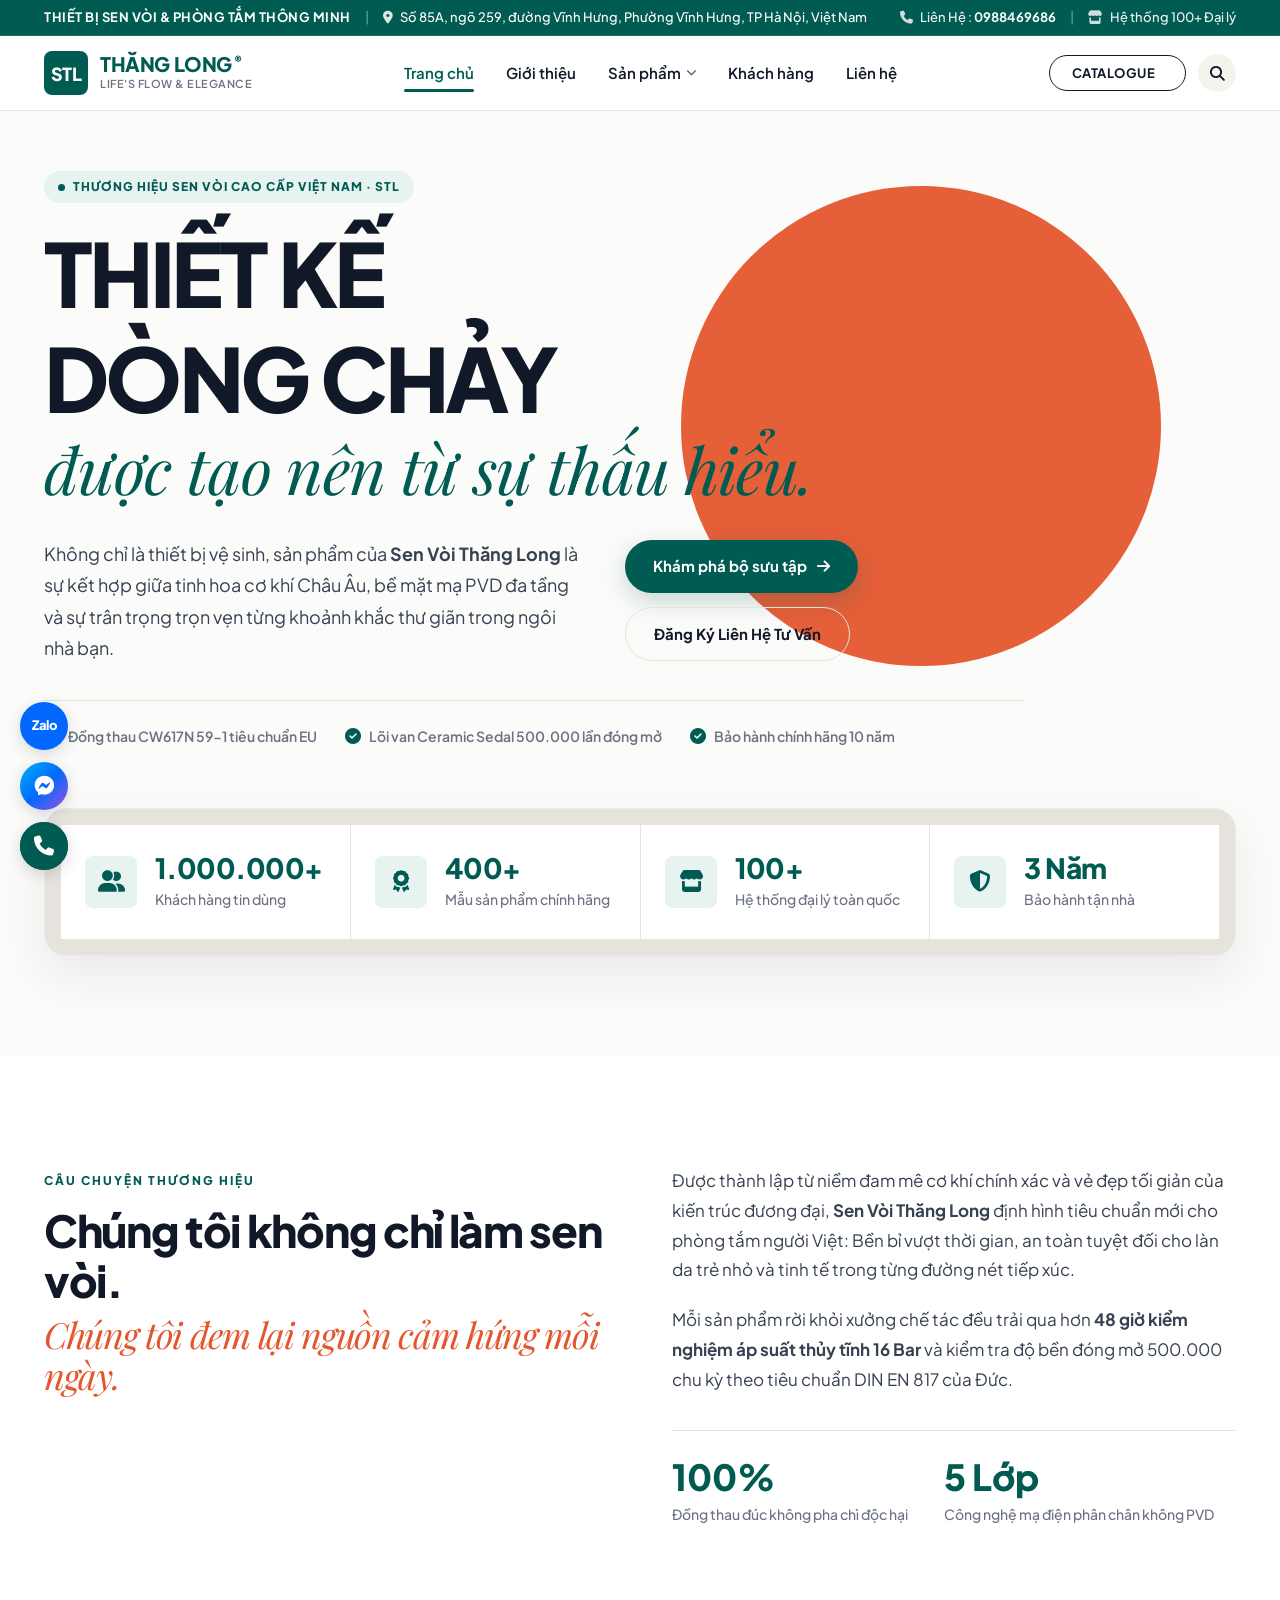
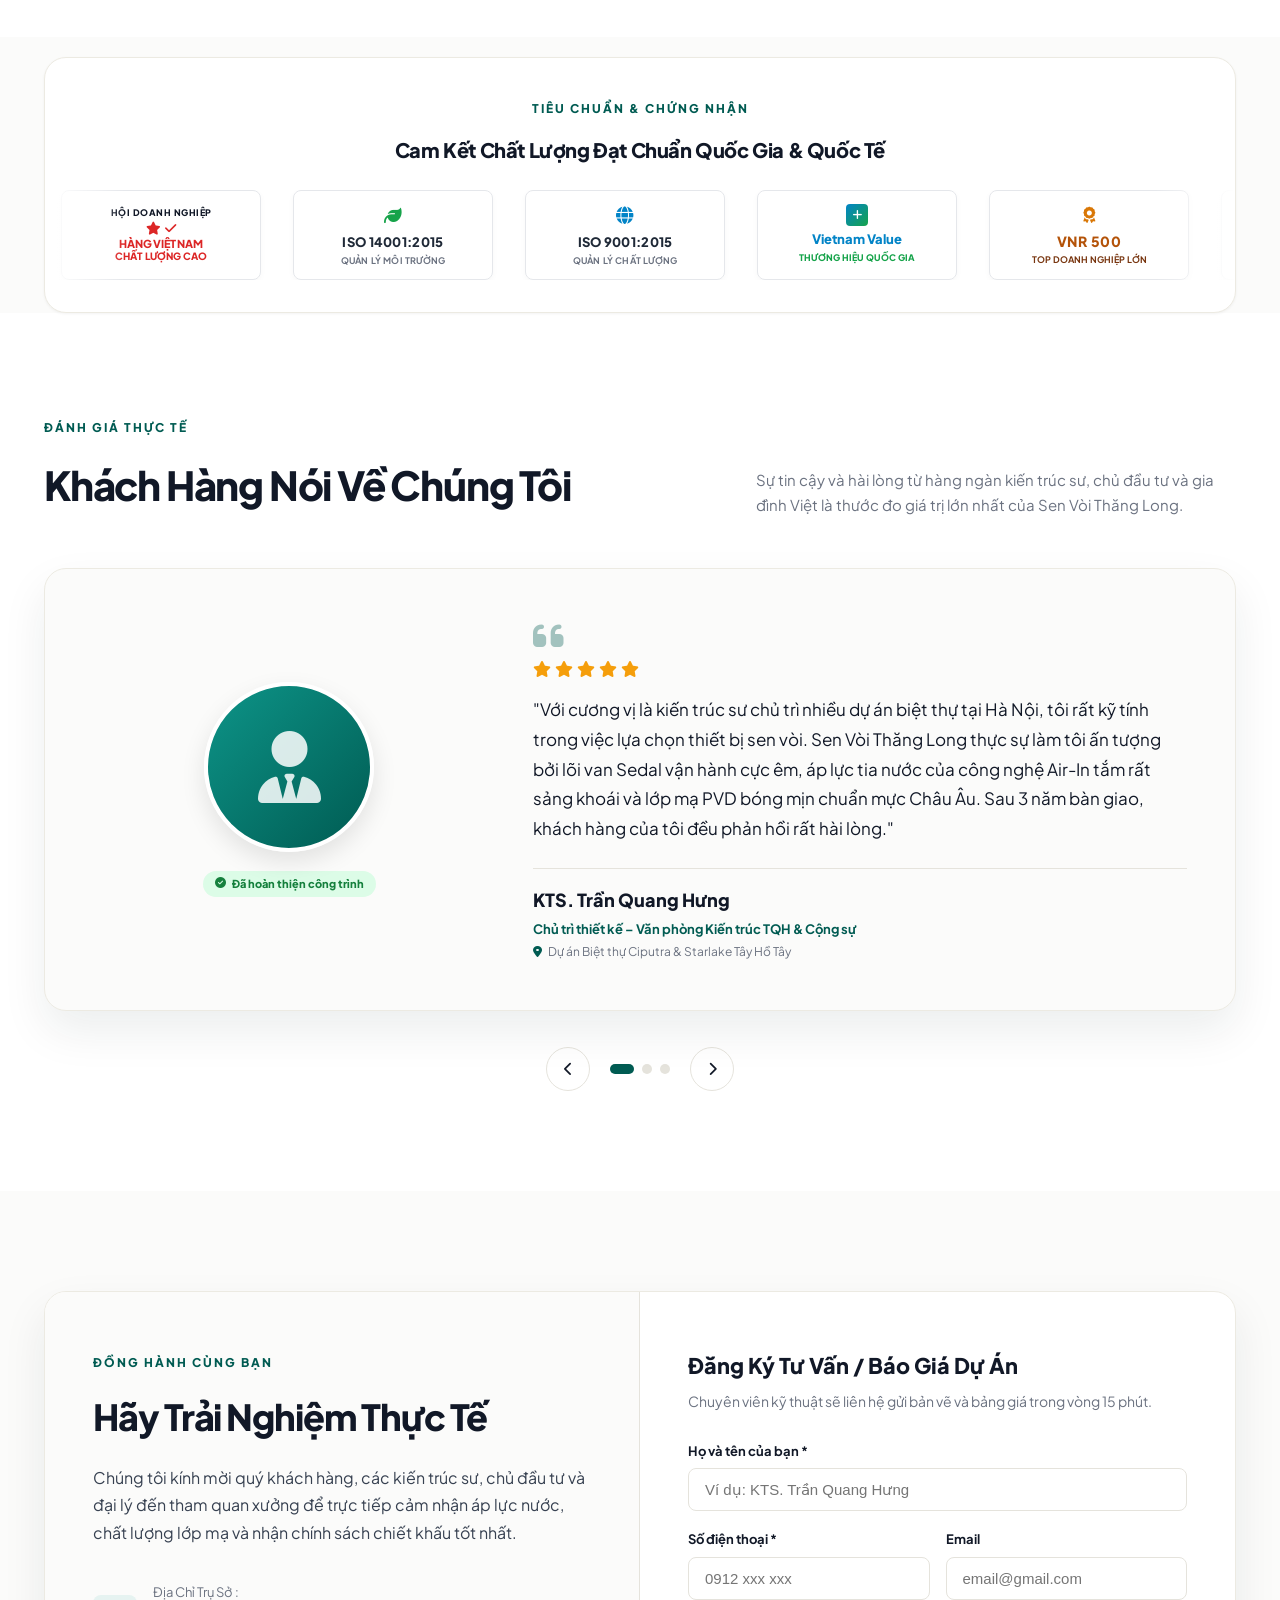
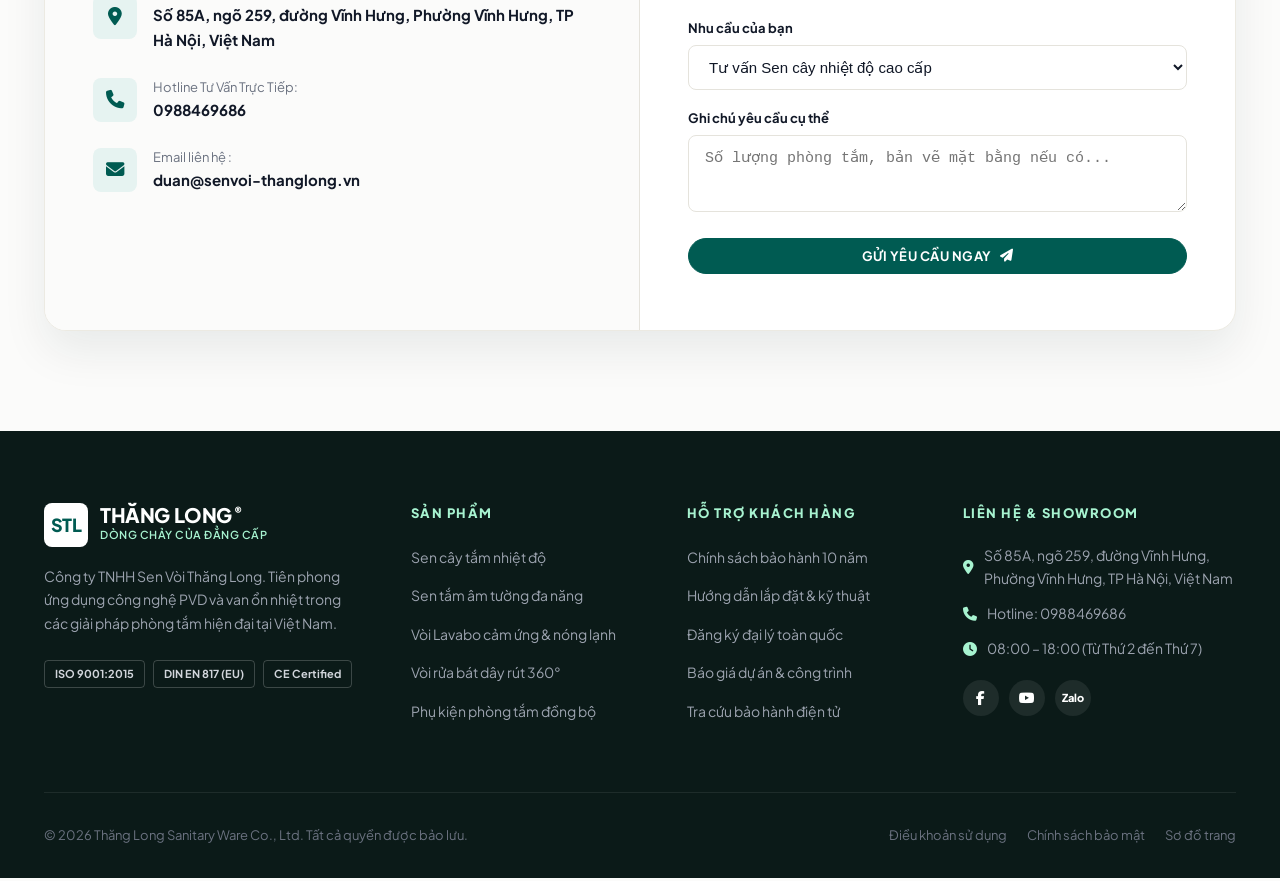
==== index.html @ f5e44921 "deploy tam" ====
<!DOCTYPE html>
<html lang="vi">
<head>
  <meta charset="UTF-8" />
  <meta name="viewport" content="width=device-width, initial-scale=1.0" />
  <meta name="description" content="Sen Vòi Thăng Long – Thiết bị sen vòi và phòng tắm cao cấp. Nghệ thuật dòng chảy chuẩn mực Châu Âu, bảo hành 10 năm." />
  <meta name="keywords" content="sen vòi thăng long, sen cây nhiệt độ, sen tắm âm tường, vòi lavabo cao cấp, thiết bị vệ sinh thăng long" />
  <meta name="author" content="Sen Vòi Thăng Long" />

  <meta property="og:title" content="Sen Vòi Thăng Long – Dòng Chảy Của Đẳng Cấp" />
  <meta property="og:description" content="Thương hiệu sen vòi cao cấp chuẩn Châu Âu với 15+ năm chế tác, hiện diện tại hơn 50.000 công trình." />
  <meta property="og:type" content="website" />

  <title>Sen Vòi Thăng Long </title>

  <link rel="preconnect" href="https://fonts.googleapis.com" />
  <link rel="preconnect" href="https://fonts.gstatic.com" crossorigin />
  <link href="https://fonts.googleapis.com/css2?family=Playfair+Display:ital,wght@0,600;0,700;1,400;1,600&family=Plus+Jakarta+Sans:wght@300;400;500;600;700;800;900&display=swap" rel="stylesheet" />

  <link rel="stylesheet" href="https://cdnjs.cloudflare.com/ajax/libs/font-awesome/6.5.1/css/all.min.css" />
  <link rel="stylesheet" href="style.css" />
</head>
<body>

  <div class="topbar">
    <div class="container topbar__inner">
      <div class="topbar__left">
        <span class="topbar__highlight">THIẾT BỊ SEN VÒI & PHÒNG TẮM THÔNG MINH</span>
        <span class="topbar__divider">|</span>
        <span class="topbar__item"><i class="fa-solid fa-location-dot"></i> Số 85A, ngõ 259, đường Vĩnh Hưng, Phường Vĩnh Hưng, TP Hà Nội, Việt Nam</span>
      </div>
      <div class="topbar__right">
        <a href="tel:18001234" class="topbar__link"><i class="fa-solid fa-phone"></i> Liên Hệ : <strong>0988469686</strong></a>
        <span class="topbar__divider">|</span>
        <a href="#showroom" class="topbar__link"><i class="fa-solid fa-store"></i> Hệ thống 100+ Đại lý</a>
      </div>
    </div>
  </div>

  <header class="header" id="header">
    <div class="container header__inner">
      <a href="#hero" class="brand-logo" aria-label="Sen Vòi Thăng Long">
        <div class="brand-logo__symbol">
          <span>STL</span>
        </div>
        <div class="brand-logo__text">
          <span class="brand-logo__name">THĂNG LONG<span class="registered">®</span></span>
          <span class="brand-logo__tagline">Life's flow & elegance</span>
        </div>
      </a>

      <nav class="main-nav" aria-label="Menu chính">
        <ul class="main-nav__list">
          <li><a href="#hero" class="nav-item is-active">Trang chủ</a></li>
          <li><a href="#about" class="nav-item">Giới thiệu</a></li>
          <li><a href="sanpham.html" class="nav-item">Sản phẩm <i class="fa-solid fa-chevron-down nav-item__arrow"></i></a></li>
          <li><a href="#reviews" class="nav-item">Khách hàng</a></li>
          <li><a href="#contact" class="nav-item">Liên hệ</a></li>
        </ul>
      </nav>

      <div class="header-actions">
        <button class="pill-btn pill-btn--dark" id="catalogueBtn">
          <span>CATALOGUE</span>
          <i class="fa-solid fa-arrow-down-to-line"></i>
        </button>
        <button class="icon-circle-btn" id="searchTrigger" aria-label="Tìm kiếm">
          <i class="fa-solid fa-magnifying-glass"></i>
        </button>
        <button class="hamburger-btn" id="hamburger" aria-label="Menu di động">
          <span></span><span></span><span></span>
        </button>
      </div>
    </div>

    <div class="mobile-drawer" id="mobileDrawer">
      <ul class="mobile-drawer__list">
        <li><a href="#hero" class="mobile-drawer__link">Trang chủ</a></li>
        <li><a href="#about" class="mobile-drawer__link">Giới thiệu</a></li>
        <li><a href="sanpham.html" class="mobile-drawer__link">Sản phẩm & Bộ sưu tập</a></li>
        <li><a href="#reviews" class="mobile-drawer__link">Khách hàng nói về chúng tôi</a></li>
        <li><a href="#contact" class="mobile-drawer__link">Liên hệ tư vấn</a></li>
        <li class="mobile-drawer__action">
          <button class="pill-btn pill-btn--teal pill-btn--full" id="catalogueBtnMobile">
            <span>TẢI CATALOGUE 2026 (PDF)</span>
          </button>
        </li>
      </ul>
    </div>
  </header>

  <div class="floating-contact" aria-label="Liên hệ nhanh">
    <a href="https://zalo.me" target="_blank" class="float-btn float-btn--zalo" title="Chat qua Zalo">
      <span class="zalo-text">Zalo</span>
    </a>
    <a href="https://m.me" target="_blank" class="float-btn float-btn--messenger" title="Nhắn tin Messenger">
      <i class="fa-brands fa-facebook-messenger"></i>
    </a>
    <a href="tel:0988469686" class="float-btn float-btn--phone" title="Gọi Hotline 0988469686">
      <i class="fa-solid fa-phone"></i>
      <span class="phone-pulse"></span>
    </a>
  </div>

  <main>
    <section class="hero-section" id="hero">
      <div class="container hero-section__inner">
        
	  	<!-- -->


		<div class="hero-art-circle" aria-hidden="true"></div>
		
		
		<!-- -->

        <div class="hero-layout hero-layout--full">
          <div class="hero-typography">
            <div class="hero-label-chip">
              <span class="chip-dot"></span>
              THƯƠNG HIỆU SEN VÒI CAO CẤP VIỆT NAM · STL
            </div>

            <h1 class="hero-title">
              <span class="hero-title__block">THIẾT KẾ</span>
              <span class="hero-title__block">DÒNG CHẢY</span>
              <span class="hero-title__script">được tạo nên từ sự thấu hiểu.</span>
            </h1>

            <div class="hero-bottom-row">
              <p class="hero-description">
                Không chỉ là thiết bị vệ sinh, sản phẩm của <strong>Sen Vòi Thăng Long</strong> là sự kết hợp giữa tinh hoa cơ khí Châu Âu, bề mặt mạ PVD đa tầng và sự trân trọng trọn vẹn từng khoảnh khắc thư giãn trong ngôi nhà bạn.
              </p>

              <div class="hero-cta-group">
                <a href="sanpham.html" class="btn-editorial btn-editorial--teal">
                  <span>Khám phá bộ sưu tập</span>
                  <i class="fa-solid fa-arrow-right"></i>
                </a>
                <a href="#contact" class="btn-editorial btn-editorial--outline">
                  <span>Đăng Ký Liên Hệ Tư Vấn</span>
                </a>
              </div>
            </div>

            <div class="hero-features-strip">
              <div class="strip-item">
                <i class="fa-solid fa-circle-check"></i>
                <span>Đồng thau CW617N 59-1 tiêu chuẩn EU</span>
              </div>
              <div class="strip-item">
                <i class="fa-solid fa-circle-check"></i>
                <span>Lõi van Ceramic Sedal 500.000 lần đóng mở</span>
              </div>
              <div class="strip-item">
                <i class="fa-solid fa-circle-check"></i>
                <span>Bảo hành chính hãng 10 năm</span>
              </div>
            </div>
          </div>
        </div>

      </div>

      <div class="stats-overlap reveal">
        <div class="container">
          <div class="stats-card-deck">
            <div class="stats-box">
              <div class="stats-box__icon">
                <i class="fa-solid fa-user-group"></i>
              </div>
              <div class="stats-box__content">
                <div class="stats-box__num"><span class="counter" data-target="1000000">0</span>+</div>
                <div class="stats-box__label">Khách hàng tin dùng</div>
              </div>
            </div>

            <div class="stats-box">
              <div class="stats-box__icon">
                <i class="fa-solid fa-award"></i>
              </div>
              <div class="stats-box__content">
                <div class="stats-box__num"><span class="counter" data-target="400">0</span>+</div>
                <div class="stats-box__label">Mẫu sản phẩm chính hãng</div>
              </div>
            </div>

            <div class="stats-box">
              <div class="stats-box__icon">
                <i class="fa-solid fa-store"></i>
              </div>
              <div class="stats-box__content">
                <div class="stats-box__num"><span class="counter" data-target="100">0</span>+</div>
                <div class="stats-box__label">Hệ thống đại lý toàn quốc</div>
              </div>
            </div>

            <div class="stats-box">
              <div class="stats-box__icon">
                <i class="fa-solid fa-shield-halved"></i>
              </div>
              <div class="stats-box__content">
                <div class="stats-box__num"><span class="counter" data-target="3">0</span> Năm</div>
                <div class="stats-box__label">Bảo hành tận nhà</div>
              </div>
            </div>
          </div>
        </div>
      </div>
    </section>

    <section class="section-about" id="about">
      <div class="container">
        <div class="about-grid reveal">
          <div class="about-lead">
            <span class="sub-kicker">CÂU CHUYỆN THƯƠNG HIỆU</span>
            <h2 class="about-heading">
              Chúng tôi không chỉ làm sen vòi.<br />
              <span class="about-heading__serif">Chúng tôi đem lại nguồn cảm hứng mỗi ngày.</span>
            </h2>
          </div>
          <div class="about-text">
            <p class="about-para">
              Được thành lập từ niềm đam mê cơ khí chính xác và vẻ đẹp tối giản của kiến trúc đương đại, <strong>Sen Vòi Thăng Long</strong> định hình tiêu chuẩn mới cho phòng tắm người Việt: Bền bỉ vượt thời gian, an toàn tuyệt đối cho làn da trẻ nhỏ và tinh tế trong từng đường nét tiếp xúc.
            </p>
            <p class="about-para">
              Mỗi sản phẩm rời khỏi xưởng chế tác đều trải qua hơn <strong>48 giờ kiểm nghiệm áp suất thủy tĩnh 16 Bar</strong> và kiểm tra độ bền đóng mở 500.000 chu kỳ theo tiêu chuẩn DIN EN 817 của Đức.
            </p>
            <div class="about-metrics">
              <div class="metric-item">
                <span class="metric-val">100%</span>
                <span class="metric-desc">Đồng thau đúc không pha chì độc hại</span>
              </div>
              <div class="metric-item">
                <span class="metric-val">5 Lớp</span>
                <span class="metric-desc">Công nghệ mạ điện phân chân không PVD</span>
              </div>
            </div>
          </div>
        </div>
      </div>
    </section>

    <section class="section-trust" id="certifications">
      <div class="container">
        <div class="trust-marquee-wrapper reveal">
          <div class="trust-marquee-header">
            <span class="sub-kicker">TIÊU CHUẨN & CHỨNG NHẬN</span>
            <h3 class="trust-marquee-title">Cam Kết Chất Lượng Đạt Chuẩn Quốc Gia & Quốc Tế</h3>
          </div>
          <div class="marquee-track-container">
            <div class="marquee-track">
              <div class="cert-item">
                <div class="cert-card">
                  <div class="cert-badge-hvnclc">
                    <span class="cert-hvnclc-title">HỘI DOANH NGHIỆP</span>
                    <div class="cert-hvnclc-box">
                      <span class="cert-star"><i class="fa-solid fa-star"></i></span>
                      <span class="cert-check"><i class="fa-solid fa-check"></i></span>
                    </div>
                    <span class="cert-hvnclc-bold">HÀNG VIỆT NAM</span>
                    <span class="cert-hvnclc-red">CHẤT LƯỢNG CAO</span>
                  </div>
                </div>
              </div>

              <div class="cert-item">
                <div class="cert-card">
                  <div class="cert-iso cert-iso--env">
                    <div class="iso-icon"><i class="fa-solid fa-leaf"></i></div>
                    <div class="iso-title">ISO 14001:2015</div>
                    <div class="iso-sub">QUẢN LÝ MÔI TRƯỜNG</div>
                  </div>
                </div>
              </div>

              <div class="cert-item">
                <div class="cert-card">
                  <div class="cert-iso cert-iso--quality">
                    <div class="iso-icon"><i class="fa-solid fa-globe"></i></div>
                    <div class="iso-title">ISO 9001:2015</div>
                    <div class="iso-sub">QUẢN LÝ CHẤT LƯỢNG</div>
                  </div>
                </div>
              </div>

              <div class="cert-item">
                <div class="cert-card">
                  <div class="cert-vnvalue">
                    <div class="vnvalue-symbol">
                      <i class="fa-solid fa-plus"></i>
                    </div>
                    <div class="vnvalue-title">Vietnam Value</div>
                    <div class="vnvalue-sub">THƯƠNG HIỆU QUỐC GIA</div>
                  </div>
                </div>
              </div>

              <div class="cert-item">
                <div class="cert-card">
                  <div class="cert-vnr">
                    <div class="vnr-wreath"><i class="fa-solid fa-award"></i></div>
                    <div class="vnr-title">VNR 500</div>
                    <div class="vnr-sub">TOP DOANH NGHIỆP LỚN</div>
                  </div>
                </div>
              </div>

              <div class="cert-item">
                <div class="cert-card">
                  <div class="cert-tcvn">
                    <div class="tcvn-title">TCVN</div>
                    <div class="tcvn-sub">TIÊU CHUẨN QUỐC GIA</div>
                    <div class="tcvn-sub2">DIN EN 817</div>
                  </div>
                </div>
              </div>

              <div class="cert-item" aria-hidden="true">
                <div class="cert-card">
                  <div class="cert-badge-hvnclc">
                    <span class="cert-hvnclc-title">HỘI DOANH NGHIỆP</span>
                    <div class="cert-hvnclc-box">
                      <span class="cert-star"><i class="fa-solid fa-star"></i></span>
                      <span class="cert-check"><i class="fa-solid fa-check"></i></span>
                    </div>
                    <span class="cert-hvnclc-bold">HÀNG VIỆT NAM</span>
                    <span class="cert-hvnclc-red">CHẤT LƯỢNG CAO</span>
                  </div>
                </div>
              </div>

              <div class="cert-item" aria-hidden="true">
                <div class="cert-card">
                  <div class="cert-iso cert-iso--env">
                    <div class="iso-icon"><i class="fa-solid fa-leaf"></i></div>
                    <div class="iso-title">ISO 14001:2015</div>
                    <div class="iso-sub">QUẢN LÝ MÔI TRƯỜNG</div>
                  </div>
                </div>
              </div>

              <div class="cert-item" aria-hidden="true">
                <div class="cert-card">
                  <div class="cert-iso cert-iso--quality">
                    <div class="iso-icon"><i class="fa-solid fa-globe"></i></div>
                    <div class="iso-title">ISO 9001:2015</div>
                    <div class="iso-sub">QUẢN LÝ CHẤT LƯỢNG</div>
                  </div>
                </div>
              </div>

              <div class="cert-item" aria-hidden="true">
                <div class="cert-card">
                  <div class="cert-vnvalue">
                    <div class="vnvalue-symbol">
                      <i class="fa-solid fa-plus"></i>
                    </div>
                    <div class="vnvalue-title">Vietnam Value</div>
                    <div class="vnvalue-sub">THƯƠNG HIỆU QUỐC GIA</div>
                  </div>
                </div>
              </div>

              <div class="cert-item" aria-hidden="true">
                <div class="cert-card">
                  <div class="cert-vnr">
                    <div class="vnr-wreath"><i class="fa-solid fa-award"></i></div>
                    <div class="vnr-title">VNR 500</div>
                    <div class="vnr-sub">TOP DOANH NGHIỆP LỚN</div>
                  </div>
                </div>
              </div>

              <div class="cert-item" aria-hidden="true">
                <div class="cert-card">
                  <div class="cert-tcvn">
                    <div class="tcvn-title">TCVN</div>
                    <div class="tcvn-sub">TIÊU CHUẨN QUỐC GIA</div>
                    <div class="tcvn-sub2">DIN EN 817</div>
                  </div>
                </div>
              </div>
            </div>
          </div>
        </div>
      </div>
    </section>

    <section class="section-testimonials" id="reviews">
      <div class="container">
        <div class="section-header-flex">
          <div>
            <span class="sub-kicker">ĐÁNH GIÁ THỰC TẾ</span>
            <h2 class="section-main-title">Khách Hàng Nói Về Chúng Tôi</h2>
          </div>
          <p class="testimonials-lead">
            Sự tin cậy và hài lòng từ hàng ngàn kiến trúc sư, chủ đầu tư và gia đình Việt là thước đo giá trị lớn nhất của Sen Vòi Thăng Long.
          </p>
        </div>

        <div class="testimonial-slider-wrap reveal">
          <div class="testimonial-stage" id="testimonialStage">
            <div class="testimonial-card is-active" data-index="0">
              <div class="testimonial-card__left">
                <div class="reviewer-avatar-wrap">
                  <div class="reviewer-photo photo-1">
                    <i class="fa-solid fa-user-tie reviewer-avatar-icon"></i>
                  </div>
                  <div class="reviewer-badge-verified">
                    <i class="fa-solid fa-circle-check"></i> Đã hoàn thiện công trình
                  </div>
                </div>
              </div>
              <div class="testimonial-card__right">
                <div class="quote-mark"><i class="fa-solid fa-quote-left"></i></div>
                <div class="star-rating">
                  <i class="fa-solid fa-star"></i>
                  <i class="fa-solid fa-star"></i>
                  <i class="fa-solid fa-star"></i>
                  <i class="fa-solid fa-star"></i>
                  <i class="fa-solid fa-star"></i>
                </div>
                <blockquote class="testimonial-quote">
                  "Với cương vị là kiến trúc sư chủ trì nhiều dự án biệt thự tại Hà Nội, tôi rất kỹ tính trong việc lựa chọn thiết bị sen vòi. Sen Vòi Thăng Long thực sự làm tôi ấn tượng bởi lõi van Sedal vận hành cực êm, áp lực tia nước của công nghệ Air-In tắm rất sảng khoái và lớp mạ PVD bóng mịn chuẩn mực Châu Âu. Sau 3 năm bàn giao, khách hàng của tôi đều phản hồi rất hài lòng."
                </blockquote>
                <div class="reviewer-meta">
                  <h4 class="reviewer-name">KTS. Trần Quang Hưng</h4>
                  <p class="reviewer-title">Chủ trì thiết kế – Văn phòng Kiến trúc TQH & Cộng sự</p>
                  <p class="reviewer-project"><i class="fa-solid fa-location-dot"></i> Dự án Biệt thự Ciputra & Starlake Tây Hồ Tây</p>
                </div>
              </div>
            </div>

            <div class="testimonial-card" data-index="1">
              <div class="testimonial-card__left">
                <div class="reviewer-avatar-wrap">
                  <div class="reviewer-photo photo-2">
                    <i class="fa-solid fa-user-nurse reviewer-avatar-icon"></i>
                  </div>
                  <div class="reviewer-badge-verified">
                    <i class="fa-solid fa-circle-check"></i> Khách hàng gia đình
                  </div>
                </div>
              </div>
              <div class="testimonial-card__right">
                <div class="quote-mark"><i class="fa-solid fa-quote-left"></i></div>
                <div class="star-rating">
                  <i class="fa-solid fa-star"></i>
                  <i class="fa-solid fa-star"></i>
                  <i class="fa-solid fa-star"></i>
                  <i class="fa-solid fa-star"></i>
                  <i class="fa-solid fa-star"></i>
                </div>
                <blockquote class="testimonial-quote">
                  "Gia đình tôi có trẻ nhỏ nên tiêu chí hàng đầu khi chọn sen cây là phải an toàn, chống bỏng. Mẫu sen cây nhiệt độ 38°C của Thăng Long khóa nhiệt độ rất chuẩn, các bé tự tắm tôi hoàn toàn yên tâm. Đội ngũ kỹ thuật hỗ trợ lắp đặt rất nhiệt tình, cẩn thận từng chi tiết nối ống."
                </blockquote>
                <div class="reviewer-meta">
                  <h4 class="reviewer-name">Chị Nguyễn Mai Lan</h4>
                  <p class="reviewer-title">Chủ căn hộ Penthouse The Zei</p>
                  <p class="reviewer-project"><i class="fa-solid fa-location-dot"></i> Căn hộ cao cấp The Zei, Mỹ Đình, Hà Nội</p>
                </div>
              </div>
            </div>

            <div class="testimonial-card" data-index="2">
              <div class="testimonial-card__left">
                <div class="reviewer-avatar-wrap">
                  <div class="reviewer-photo photo-3">
                    <i class="fa-solid fa-hotel reviewer-avatar-icon"></i>
                  </div>
                  <div class="reviewer-badge-verified">
                    <i class="fa-solid fa-circle-check"></i> Đối tác dự án khách sạn
                  </div>
                </div>
              </div>
              <div class="testimonial-card__right">
                <div class="quote-mark"><i class="fa-solid fa-quote-left"></i></div>
                <div class="star-rating">
                  <i class="fa-solid fa-star"></i>
                  <i class="fa-solid fa-star"></i>
                  <i class="fa-solid fa-star"></i>
                  <i class="fa-solid fa-star"></i>
                  <i class="fa-solid fa-star"></i>
                </div>
                <blockquote class="testimonial-quote">
                  "Chuỗi khách sạn nghỉ dưỡng của chúng tôi đòi hỏi thiết bị phòng tắm phải chịu được tần suất sử dụng liên tục và nguồn nước áp lực mạnh. Thăng Long đã cung cấp toàn bộ hệ thống sen âm tường và vòi lavabo cho 120 phòng, chất lượng rất ổn định, chính sách bảo hành 10 năm giúp chúng tôi hoàn toàn yên tâm trong khâu vận hành."
                </blockquote>
                <div class="reviewer-meta">
                  <h4 class="reviewer-name">Ông Lê Hoàng Quân</h4>
                  <p class="reviewer-title">Giám đốc Quản lý Vận hành</p>
                  <p class="reviewer-project"><i class="fa-solid fa-location-dot"></i> Khách sạn Sapa Jade Hill Resort & Spa</p>
                </div>
              </div>
            </div>
          </div>

          <div class="testimonial-controls">
            <button class="t-btn t-btn--prev" id="testiPrevBtn" aria-label="Đánh giá trước">
              <i class="fa-solid fa-chevron-left"></i>
            </button>
            <div class="testimonial-dots" id="testimonialDots">
              <span class="t-dot is-active" data-index="0"></span>
              <span class="t-dot" data-index="1"></span>
              <span class="t-dot" data-index="2"></span>
            </div>
            <button class="t-btn t-btn--next" id="testiNextBtn" aria-label="Đánh giá tiếp theo">
              <i class="fa-solid fa-chevron-right"></i>
            </button>
          </div>
        </div>
      </div>
    </section>

    <section class="section-contact" id="contact">
      <div class="container">
        <div class="contact-box-wrapper reveal">
          <div class="contact-info-panel">
            <span class="sub-kicker sub-kicker--teal">ĐỒNG HÀNH CÙNG BẠN</span>
            <h2 class="contact-heading">Hãy Trải Nghiệm Thực Tế</h2>
            <p class="contact-para">
              Chúng tôi kính mời quý khách hàng, các kiến trúc sư, chủ đầu tư và đại lý đến tham quan xưởng để trực tiếp cảm nhận áp lực nước, chất lượng lớp mạ và nhận chính sách chiết khấu tốt nhất.
            </p>

            <div class="contact-details-list">
              <div class="c-item">
                <div class="c-item__icon"><i class="fa-solid fa-location-dot"></i></div>
                <div>
                  <div class="c-item__title">Địa Chỉ Trụ Sở :</div>
                  <div class="c-item__val">Số 85A, ngõ 259, đường Vĩnh Hưng, Phường Vĩnh Hưng, TP Hà Nội, Việt Nam</div>
                </div>
              </div>

              <div class="c-item">
                <div class="c-item__icon"><i class="fa-solid fa-phone"></i></div>
                <div>
                  <div class="c-item__title">Hotline Tư Vấn Trực Tiếp:</div>
                  <div class="c-item__val"><strong>0988469686</strong> </div>
                </div>
              </div>

              <div class="c-item">
                <div class="c-item__icon"><i class="fa-solid fa-envelope"></i></div>
                <div>
                  <div class="c-item__title">Email liên hệ :</div>
                  <div class="c-item__val">duan@senvoi-thanglong.vn</div>
                </div>
              </div>
            </div>
          </div>

          <div class="contact-form-panel">
            <form class="lead-form" id="consultationForm">
              <h3 class="form-title">Đăng Ký Tư Vấn / Báo Giá Dự Án</h3>
              <p class="form-subtitle">Chuyên viên kỹ thuật sẽ liên hệ gửi bản vẽ và bảng giá trong vòng 15 phút.</p>

              <div class="form-field-group">
                <label for="formName">Họ và tên của bạn *</label>
                <input type="text" id="formName" required placeholder="Ví dụ: KTS. Trần Quang Hưng" class="form-control" />
              </div>

              <div class="form-grid-2">
                <div class="form-field-group">
                  <label for="formPhone">Số điện thoại *</label>
                  <input type="tel" id="formPhone" required placeholder="0912 xxx xxx" class="form-control" />
                </div>
                <div class="form-field-group">
                  <label for="formEmail">Email</label>
                  <input type="email" id="formEmail" placeholder="email@gmail.com" class="form-control" />
                </div>
              </div>

              <div class="form-field-group">
                <label for="formDemand">Nhu cầu của bạn</label>
                <select id="formDemand" class="form-control form-select">
                  <option value="sen-cay">Tư vấn Sen cây nhiệt độ cao cấp</option>
                  <option value="am-tuong">Thiết kế & Lắp đặt sen tắm âm tường</option>
                  <option value="dai-ly">Đăng ký làm Đại lý phân phối chính hãng</option>
                  <option value="cong-trinh">Báo giá gói thầu Thiết bị vệ sinh công trình</option>
                </select>
              </div>

              <div class="form-field-group">
                <label for="formNotes">Ghi chú yêu cầu cụ thể</label>
                <textarea id="formNotes" rows="3" placeholder="Số lượng phòng tắm, bản vẽ mặt bằng nếu có..." class="form-control"></textarea>
              </div>

              <button type="submit" class="pill-btn pill-btn--teal pill-btn--full">
                <span>GỬI YÊU CẦU NGAY</span>
                <i class="fa-solid fa-paper-plane"></i>
              </button>
            </form>
          </div>
        </div>
      </div>
    </section>
  </main>

  <footer class="footer">
    <div class="container footer__inner">
      <div class="footer-top-row">
        <div class="footer-col footer-col--brand">
          <div class="brand-logo">
            <div class="brand-logo__symbol brand-logo__symbol--white">
              <span>STL</span>
            </div>
            <div class="brand-logo__text">
              <span class="brand-logo__name text-white">THĂNG LONG<span class="registered">®</span></span>
              <span class="brand-logo__tagline text-sage">Dòng Chảy Của Đẳng Cấp</span>
            </div>
          </div>
          <p class="footer-bio">
            Công ty TNHH Sen Vòi Thăng Long. Tiên phong ứng dụng công nghệ PVD và van ổn nhiệt trong các giải pháp phòng tắm hiện đại tại Việt Nam.
          </p>
          <div class="footer-badges">
            <span class="badge-cert">ISO 9001:2015</span>
            <span class="badge-cert">DIN EN 817 (EU)</span>
            <span class="badge-cert">CE Certified</span>
          </div>
        </div>

        <div class="footer-col">
          <h4 class="footer-heading">SẢN PHẨM</h4>
          <ul class="footer-links">
            <li><a href="sanpham.html">Sen cây tắm nhiệt độ</a></li>
            <li><a href="sanpham.html">Sen tắm âm tường đa năng</a></li>
            <li><a href="sanpham.html">Vòi Lavabo cảm ứng & nóng lạnh</a></li>
            <li><a href="sanpham.html">Vòi rửa bát dây rút 360°</a></li>
            <li><a href="sanpham.html">Phụ kiện phòng tắm đồng bộ</a></li>
          </ul>
        </div>

        <div class="footer-col">
          <h4 class="footer-heading">HỖ TRỢ KHÁCH HÀNG</h4>
          <ul class="footer-links">
            <li><a href="#about">Chính sách bảo hành 10 năm</a></li>
            <li><a href="#about">Hướng dẫn lắp đặt & kỹ thuật</a></li>
            <li><a href="#contact">Đăng ký đại lý toàn quốc</a></li>
            <li><a href="#contact">Báo giá dự án & công trình</a></li>
            <li><a href="#contact">Tra cứu bảo hành điện tử</a></li>
          </ul>
        </div>

        <div class="footer-col">
          <h4 class="footer-heading">LIÊN HỆ & SHOWROOM</h4>
          <p class="footer-contact-p"><i class="fa-solid fa-location-dot"></i> Số 85A, ngõ 259, đường Vĩnh Hưng, Phường Vĩnh Hưng, TP Hà Nội, Việt Nam</p>
          <p class="footer-contact-p"><i class="fa-solid fa-phone"></i> Hotline: 0988469686</p>
          <p class="footer-contact-p"><i class="fa-solid fa-clock"></i> 08:00 – 18:00 (Từ Thứ 2 đến Thứ 7)</p>
          <div class="footer-social-links">
            <a href="https://facebook.com" target="_blank" aria-label="Facebook"><i class="fa-brands fa-facebook-f"></i></a>
            <a href="https://youtube.com" target="_blank" aria-label="Youtube"><i class="fa-brands fa-youtube"></i></a>
            <a href="https://zalo.me" target="_blank" aria-label="Zalo"><span class="zalo-tag">Zalo</span></a>
          </div>
        </div>
      </div>

      <div class="footer-bottom-bar">
        <div class="copyright">© 2026 Thăng Long Sanitary Ware Co., Ltd. Tất cả quyền được bảo lưu.</div>
        <div class="footer-meta-links">
          <a href="#">Điều khoản sử dụng</a>
          <a href="#">Chính sách bảo mật</a>
          <a href="#">Sơ đồ trang</a>
        </div>
      </div>
    </div>
  </footer>

  <div class="modal-overlay" id="catalogueModal" aria-hidden="true">
    <div class="modal-dialog">
      <button class="modal-close" id="modalCloseBtn" aria-label="Đóng popup">&times;</button>
      <div class="modal-body">
        <span class="sub-kicker sub-kicker--teal">ẤN PHẨM KỸ THUẬT 2026</span>
        <h3 class="modal-title">Catalogue Sen Vòi Thăng Long</h3>
        <p class="modal-desc">
          Bộ tài liệu bao gồm chi tiết thông số kích thước, bản vẽ CAD và catalogue hình ảnh thực tế của hơn 400 sản phẩm mới nhất.
        </p>
        <div class="modal-spec-card">
          <div class="spec-row">
            <span><i class="fa-solid fa-file-pdf" style="color: #e4572e;"></i> Định dạng:</span>
            <strong>PDF Vector độ nét cao (In ấn)</strong>
          </div>
          <div class="spec-row">
            <span><i class="fa-solid fa-hard-drive" style="color: #005b52;"></i> Dung lượng:</span>
            <strong>28.4 MB (Bản phát hành chính thức)</strong>
          </div>
        </div>
        <form id="downloadCatalogueForm" class="modal-download-form">
          <input type="text" id="catName" placeholder="Tên của bạn hoặc đơn vị KTS" required class="form-control" />
          <input type="tel" id="catPhone" placeholder="Số điện thoại nhận link tải qua Zalo" required class="form-control" />
          <button type="submit" class="pill-btn pill-btn--teal pill-btn--full">
            <i class="fa-solid fa-download"></i> TẢI XUỐNG BẢN PDF NGAY
          </button>
        </form>
      </div>
    </div>
  </div>

  <button class="back-to-top" id="backToTop" aria-label="Cuộn lên đầu trang">
    <i class="fa-solid fa-arrow-up"></i>
  </button>

  <script src="script.js"></script>
</body>
</html>
---- style.css ----
:root {
  
  --teal-primary:       #005b52; 
  --teal-dark:          #00443d; 
  --teal-light:         #0d8578; 
  --teal-subtle:        #e6f3f1; 
  --teal-border:        #b3ded9;

  
  --terracotta:         #e4572e; 
  --terracotta-soft:    #fdf0ec;

  
  --bg-canvas:          #fbfbfa; 
  --bg-surface:         #ffffff; 
  --bg-muted:           #f4f3ee; 
  --border-subtle:      #e5e3dc;
  --border-card:        #eceae2;

  
  --text-main:          #111827; 
  --text-body:          #374151; 
  --text-muted:         #6b7280; 
  --text-inverse:       #ffffff;

  
  --font-sans:          'Plus Jakarta Sans', -apple-system, BlinkMacSystemFont, 'Segoe UI', Roboto, sans-serif;
  --font-serif:         'Playfair Display', Georgia, serif;

  
  --shadow-sm:          0 1px 3px rgba(0, 0, 0, 0.05);
  --shadow-card:        0 8px 30px rgba(0, 0, 0, 0.04), 0 2px 8px rgba(0, 0, 0, 0.02);
  --shadow-elevated:    0 20px 45px rgba(0, 40, 35, 0.08);

  
  --radius-sm:          8px;
  --radius-md:          14px;
  --radius-lg:          22px;
  --radius-pill:        9999px;

  
  --trans-fast:         0.2s cubic-bezier(0.16, 1, 0.3, 1);
  --trans-smooth:       0.35s cubic-bezier(0.16, 1, 0.3, 1);
}

*, *::before, *::after {
  box-sizing: border-box;
  margin: 0;
  padding: 0;
}

html {
  scroll-behavior: smooth;
  font-size: 16px;
  -webkit-font-smoothing: antialiased;
}

body {
  font-family: var(--font-sans);
  color: var(--text-body);
  background-color: var(--bg-canvas);
  line-height: 1.65;
  overflow-x: hidden;
}

img {
  max-width: 100%;
  display: block;
}

a {
  text-decoration: none;
  color: inherit;
  transition: color var(--trans-fast);
}

button {
  font-family: inherit;
  cursor: pointer;
  border: none;
  background: none;
}

ul {
  list-style: none;
}

.container {
  width: 100%;
  max-width: 1240px;
  margin: 0 auto;
  padding: 0 24px;
}

.topbar {
  background-color: var(--teal-primary);
  color: #ffffff;
  font-size: 0.8125rem;
  padding: 7px 0;
  font-weight: 500;
  border-bottom: 1px solid rgba(255, 255, 255, 0.1);
}

.topbar__inner {
  display: flex;
  align-items: center;
  justify-content: space-between;
}

.topbar__left,
.topbar__right {
  display: flex;
  align-items: center;
  gap: 14px;
}

.topbar__highlight {
  font-weight: 700;
  letter-spacing: 0.5px;
  color: #ffffff;
}

.topbar__divider {
  opacity: 0.4;
}

.topbar__item i,
.topbar__link i {
  margin-right: 5px;
  opacity: 0.85;
}

.topbar__link {
  color: #ffffff;
  opacity: 0.95;
}

.topbar__link:hover {
  opacity: 1;
  text-decoration: underline;
}

.header {
  background-color: var(--bg-surface);
  position: sticky;
  top: 0;
  z-index: 100;
  border-bottom: 1px solid var(--border-subtle);
  transition: all var(--trans-smooth);
}

.header.is-scrolled {
  box-shadow: 0 4px 20px rgba(0, 0, 0, 0.05);
}

.header__inner {
  display: flex;
  align-items: center;
  justify-content: space-between;
  height: 74px;
}

.brand-logo {
  display: flex;
  align-items: center;
  gap: 12px;
}

.brand-logo__symbol {
  width: 44px;
  height: 44px;
  background-color: var(--teal-primary);
  color: #ffffff;
  border-radius: var(--radius-sm);
  display: flex;
  align-items: center;
  justify-content: center;
  font-weight: 900;
  font-size: 1.125rem;
  letter-spacing: -0.5px;
  transition: transform var(--trans-fast);
}

.brand-logo:hover .brand-logo__symbol {
  transform: scale(1.04);
}

.brand-logo__name {
  display: block;
  font-size: 1.25rem;
  font-weight: 900;
  letter-spacing: -0.02em;
  color: var(--teal-primary);
  line-height: 1.1;
}

.brand-logo__name .registered {
  font-size: 0.75rem;
  vertical-align: super;
  margin-left: 2px;
}

.brand-logo__tagline {
  display: block;
  font-size: 0.6875rem;
  font-weight: 600;
  color: var(--text-muted);
  letter-spacing: 0.5px;
  text-transform: uppercase;
}

.main-nav__list {
  display: flex;
  align-items: center;
  gap: 32px;
}

.nav-item {
  font-size: 0.9375rem;
  font-weight: 600;
  color: var(--text-main);
  position: relative;
  padding: 6px 0;
  display: inline-flex;
  align-items: center;
  gap: 5px;
}

.nav-item:hover,
.nav-item.is-active {
  color: var(--teal-primary);
}

.nav-item.is-active::after {
  content: '';
  position: absolute;
  bottom: 0;
  left: 0;
  width: 100%;
  height: 2.5px;
  background-color: var(--teal-primary);
  border-radius: 2px;
}

.nav-item__arrow {
  font-size: 0.65rem;
  opacity: 0.7;
}

.header-actions {
  display: flex;
  align-items: center;
  gap: 12px;
}

.pill-btn {
  display: inline-flex;
  align-items: center;
  justify-content: center;
  gap: 8px;
  padding: 9px 22px;
  border-radius: var(--radius-pill);
  font-weight: 700;
  font-size: 0.8125rem;
  letter-spacing: 0.5px;
  text-transform: uppercase;
  transition: all var(--trans-fast);
}

.pill-btn--dark {
  background-color: transparent;
  color: var(--text-main);
  border: 1.5px solid var(--text-main);
}

.pill-btn--dark:hover {
  background-color: var(--text-main);
  color: #ffffff;
}

.pill-btn--teal {
  background-color: var(--teal-primary);
  color: #ffffff;
  border: 1.5px solid var(--teal-primary);
}

.pill-btn--teal:hover {
  background-color: var(--teal-dark);
  border-color: var(--teal-dark);
  box-shadow: 0 4px 14px rgba(0, 91, 82, 0.25);
}

.pill-btn--white {
  background-color: #ffffff;
  color: var(--teal-primary);
  border: 1.5px solid #ffffff;
}

.pill-btn--white:hover {
  background-color: var(--teal-subtle);
}

.pill-btn--full {
  width: 100%;
}

.icon-circle-btn {
  width: 38px;
  height: 38px;
  border-radius: 50%;
  display: flex;
  align-items: center;
  justify-content: center;
  color: var(--text-main);
  background-color: var(--bg-muted);
  font-size: 0.9375rem;
  transition: all var(--trans-fast);
}

.icon-circle-btn:hover {
  background-color: var(--teal-subtle);
  color: var(--teal-primary);
}

.hamburger-btn {
  display: none;
  flex-direction: column;
  gap: 5px;
  width: 36px;
  height: 36px;
  justify-content: center;
  align-items: center;
}

.hamburger-btn span {
  display: block;
  width: 22px;
  height: 2px;
  background-color: var(--text-main);
  border-radius: 2px;
  transition: transform 0.2s, opacity 0.2s;
}

.mobile-drawer {
  display: none;
  background-color: var(--bg-surface);
  border-top: 1px solid var(--border-subtle);
  padding: 20px 24px 28px;
}

.mobile-drawer.is-open {
  display: block;
}

.mobile-drawer__list {
  display: flex;
  flex-direction: column;
  gap: 16px;
}

.mobile-drawer__link {
  font-size: 1.05rem;
  font-weight: 600;
  color: var(--text-main);
  display: block;
}

.mobile-drawer__action {
  margin-top: 8px;
}

.floating-contact {
  position: fixed;
  left: 20px;
  bottom: 30px;
  z-index: 99;
  display: flex;
  flex-direction: column;
  gap: 12px;
}

.float-btn {
  width: 48px;
  height: 48px;
  border-radius: 50%;
  display: flex;
  align-items: center;
  justify-content: center;
  color: #ffffff;
  font-size: 1.25rem;
  box-shadow: 0 4px 15px rgba(0, 0, 0, 0.15);
  position: relative;
  transition: transform var(--trans-fast), box-shadow var(--trans-fast);
}

.float-btn:hover {
  transform: scale(1.1);
  box-shadow: 0 8px 24px rgba(0, 0, 0, 0.2);
}

.float-btn--zalo {
  background-color: #0068ff;
}

.float-btn--zalo .zalo-text {
  font-size: 0.8125rem;
  font-weight: 900;
  letter-spacing: -0.5px;
}

.float-btn--messenger {
  background: linear-gradient(135deg, #00b2fe 0%, #006aff 50%, #9b51e0 100%);
}

.float-btn--phone {
  background-color: var(--teal-primary);
}

.phone-pulse {
  position: absolute;
  width: 100%;
  height: 100%;
  border-radius: 50%;
  border: 2px solid var(--teal-primary);
  animation: pulse-ring 1.8s infinite;
}

@keyframes pulse-ring {
  0% { transform: scale(0.95); opacity: 0.8; }
  100% { transform: scale(1.6); opacity: 0; }
}




/*

.hero-section {
  position: relative;
  padding: 60px 0 100px;
  background-color: var(--bg-canvas);
  background-image: url('background.jpg');
  background-size: cover;
  background-position: center;
  background-repeat: no-repeat;
  overflow: hidden;
}

.hero-art-circle {
  display: none;
}
*/


.hero-section {
  position: relative;
  padding: 60px 0 100px;
  background-color: var(--bg-canvas);
  overflow: hidden;
}

.hero-art-circle {
  position: absolute;
  right: 8%;
  top: 15px;
  width: 480px;
  height: 480px;
  background-color: var(--terracotta);
  border-radius: 50%;
  opacity: 0.95;
  z-index: 1;
  pointer-events: none;
  display: block;
}


.hero-section__inner {
  position: relative;
  z-index: 2;
}

.hero-layout--full {
  display: block;
  position: relative;
  z-index: 2;
}

.hero-typography {
  max-width: 980px;
  position: relative;
  z-index: 2;
}

.hero-label-chip {
  display: inline-flex;
  align-items: center;
  gap: 8px;
  padding: 6px 14px;
  background-color: var(--teal-subtle);
  color: var(--teal-primary);
  border-radius: var(--radius-pill);
  font-size: 0.75rem;
  font-weight: 800;
  letter-spacing: 1px;
  margin-bottom: 24px;
}

.chip-dot {
  width: 7px;
  height: 7px;
  border-radius: 50%;
  background-color: var(--teal-primary);
}

.hero-title {
  font-size: clamp(3.2rem, 7vw, 5.5rem);
  line-height: 1.05;
  font-weight: 900;
  color: var(--text-main);
  letter-spacing: -0.04em;
  margin-bottom: 32px;
  text-transform: uppercase;
}

.hero-title__block {
  display: block;
}

.hero-title__block:first-child {
  margin-bottom: 12px;
}

.hero-title__script {
  display: block;
  font-family: var(--font-serif);
  font-style: italic;
  font-weight: 400;
  text-transform: none;
  font-size: clamp(2.3rem, 5vw, 4rem);
  line-height: 1.15;
  letter-spacing: -0.01em;
  color: var(--teal-primary);
  margin-top: 8px;
}

.hero-bottom-row {
  display: grid;
  grid-template-columns: 1.15fr 0.85fr;
  gap: 40px;
  align-items: center;
  margin-bottom: 36px;
  max-width: 980px;
}

.hero-description {
  font-size: 1.125rem;
  line-height: 1.75;
  color: var(--text-body);
  margin-bottom: 0;
}

.hero-cta-group {
  display: flex;
  align-items: center;
  gap: 14px;
  margin-bottom: 0;
  flex-wrap: wrap;
}

.btn-editorial {
  display: inline-flex;
  align-items: center;
  gap: 10px;
  padding: 14px 28px;
  border-radius: var(--radius-pill);
  font-weight: 700;
  font-size: 0.9375rem;
  transition: all var(--trans-fast);
}

.btn-editorial--teal {
  background-color: var(--teal-primary);
  color: #ffffff;
  box-shadow: 0 8px 24px rgba(0, 91, 82, 0.22);
}

.btn-editorial--teal:hover {
  background-color: var(--teal-dark);
  transform: translateY(-2px);
  box-shadow: 0 12px 28px rgba(0, 91, 82, 0.3);
}

.btn-editorial--outline {
  background-color: transparent;
  color: var(--text-main);
  border: 1.5px solid var(--border-subtle);
}

.btn-editorial--outline:hover {
  border-color: var(--text-main);
  background-color: var(--bg-surface);
}

.hero-features-strip {
  display: flex;
  flex-wrap: wrap;
  gap: 28px;
  padding-top: 24px;
  border-top: 1px solid var(--border-subtle);
  max-width: 980px;
}

.strip-item {
  display: flex;
  align-items: center;
  gap: 8px;
  font-size: 0.875rem;
  font-weight: 600;
  color: var(--text-muted);
}

.strip-item i {
  color: var(--teal-primary);
  font-size: 1rem;
}

.reveal {
  opacity: 0;
  transform: translateY(32px);
  transition: opacity 0.75s cubic-bezier(0.16, 1, 0.3, 1), transform 0.75s cubic-bezier(0.16, 1, 0.3, 1);
  will-change: opacity, transform;
}

.reveal.is-revealed {
  opacity: 1;
  transform: translateY(0);
}

.reveal-delay-1 { transition-delay: 0.12s; }
.reveal-delay-2 { transition-delay: 0.24s; }
.reveal-delay-3 { transition-delay: 0.36s; }

.stats-overlap {
  position: relative;
  z-index: 10;
  margin-top: 60px;
}

.stats-card-deck {
  background-color: var(--bg-surface);
  border: 1px solid var(--border-card);
  border-radius: var(--radius-lg);
  box-shadow: var(--shadow-elevated);
  display: grid;
  grid-template-columns: repeat(4, 1fr);
  padding: 16px;
  gap: 1px;
  background-color: var(--border-subtle);
}

.stats-box {
  background-color: var(--bg-surface);
  padding: 28px 24px;
  display: flex;
  align-items: center;
  gap: 18px;
  transition: background-color var(--trans-fast);
}

.stats-box:hover {
  background-color: var(--bg-canvas);
}

.stats-box__icon {
  width: 52px;
  height: 52px;
  border-radius: var(--radius-sm);
  background-color: var(--teal-subtle);
  color: var(--teal-primary);
  display: flex;
  align-items: center;
  justify-content: center;
  font-size: 1.35rem;
  flex-shrink: 0;
}

.stats-box__num {
  font-size: 1.75rem;
  font-weight: 900;
  color: var(--teal-primary);
  letter-spacing: -0.02em;
  line-height: 1.1;
}

.stats-box__label {
  font-size: 0.875rem;
  color: var(--text-muted);
  font-weight: 500;
  margin-top: 4px;
}

.section-about {
  padding: 110px 0;
  background-color: var(--bg-surface);
}

.about-grid {
  display: grid;
  grid-template-columns: 1fr 1fr;
  gap: 64px;
  align-items: flex-start;
}

.sub-kicker {
  display: inline-block;
  font-size: 0.75rem;
  font-weight: 800;
  letter-spacing: 2px;
  text-transform: uppercase;
  color: var(--teal-primary);
  margin-bottom: 14px;
}

.sub-kicker--light {
  color: #7dd3fc;
}

.sub-kicker--teal {
  color: var(--teal-primary);
}

.about-heading {
  font-size: 2.75rem;
  line-height: 1.15;
  font-weight: 900;
  letter-spacing: -0.03em;
  color: var(--text-main);
}

.about-heading__serif {
  display: block;
  font-family: var(--font-serif);
  font-style: italic;
  font-weight: 400;
  color: var(--terracotta);
  font-size: 2.25rem;
  margin-top: 8px;
}

.about-para {
  font-size: 1.0625rem;
  line-height: 1.75;
  color: var(--text-body);
  margin-bottom: 20px;
}

.about-metrics {
  display: flex;
  gap: 36px;
  margin-top: 36px;
  padding-top: 28px;
  border-top: 1px solid var(--border-subtle);
}

.metric-val {
  display: block;
  font-size: 2.25rem;
  font-weight: 900;
  color: var(--teal-primary);
  line-height: 1;
  margin-bottom: 6px;
}

.metric-desc {
  font-size: 0.875rem;
  color: var(--text-muted);
  font-weight: 500;
}

.section-products {
  padding: 100px 0;
  background-color: var(--bg-canvas);
}

.section-header-flex {
  display: flex;
  align-items: flex-end;
  justify-content: space-between;
  margin-bottom: 50px;
  flex-wrap: wrap;
  gap: 24px;
}

.section-main-title {
  font-size: 2.5rem;
  font-weight: 900;
  letter-spacing: -0.03em;
  color: var(--text-main);
}

.filter-pills {
  display: flex;
  gap: 8px;
  background-color: var(--bg-surface);
  padding: 6px;
  border-radius: var(--radius-pill);
  border: 1px solid var(--border-card);
}

.filter-pill {
  padding: 8px 18px;
  border-radius: var(--radius-pill);
  font-size: 0.8125rem;
  font-weight: 700;
  color: var(--text-muted);
  transition: all var(--trans-fast);
}

.filter-pill:hover,
.filter-pill.is-active {
  background-color: var(--teal-primary);
  color: #ffffff;
}

.product-view-more {
  text-align: center;
  margin-top: 10px;
  margin-bottom: 48px;
}

/* ============================================================
   MARQUEE CHỨNG CHỈ THƯƠNG HIỆU CHẠY NGANG (THEO ẢNH 2)
   ============================================================ */
.trust-marquee-wrapper {
  background-color: var(--bg-surface);
  border: 1px solid var(--border-card);
  border-radius: var(--radius-lg);
  padding: 36px 0 32px;
  box-shadow: var(--shadow-sm);
  overflow: hidden;
  margin-top: 20px;
}

.trust-marquee-header {
  text-align: center;
  margin-bottom: 24px;
  padding: 0 24px;
}

.trust-marquee-title {
  font-size: 1.25rem;
  font-weight: 800;
  color: var(--text-main);
  letter-spacing: -0.02em;
}

.marquee-track-container {
  overflow: hidden;
  position: relative;
  width: 100%;
}

.marquee-track-container::before,
.marquee-track-container::after {
  content: '';
  position: absolute;
  top: 0;
  bottom: 0;
  width: 80px;
  z-index: 2;
  pointer-events: none;
}

.marquee-track-container::before {
  left: 0;
  background: linear-gradient(90deg, var(--bg-surface) 0%, transparent 100%);
}

.marquee-track-container::after {
  right: 0;
  background: linear-gradient(270deg, var(--bg-surface) 0%, transparent 100%);
}

.marquee-track {
  display: flex;
  width: max-content;
  animation: marquee-scroll 32s linear infinite;
}

.marquee-track:hover {
  animation-play-state: paused;
}

@keyframes marquee-scroll {
  0% { transform: translateX(0); }
  100% { transform: translateX(-50%); }
}

.cert-item {
  padding: 0 16px;
  display: flex;
  align-items: center;
}

.cert-card {
  background-color: #ffffff;
  border: 1.5px solid #e5e7eb;
  border-radius: var(--radius-sm);
  padding: 14px 22px;
  min-width: 200px;
  height: 90px;
  display: flex;
  align-items: center;
  justify-content: center;
  box-shadow: 0 2px 6px rgba(0, 0, 0, 0.03);
  transition: transform var(--trans-fast), border-color var(--trans-fast);
}

.cert-card:hover {
  border-color: var(--teal-primary);
  transform: translateY(-2px);
}

/* Badge 1: Hàng VNCLC */
.cert-badge-hvnclc {
  text-align: center;
  line-height: 1.15;
}

.cert-hvnclc-title {
  display: block;
  font-size: 0.5625rem;
  font-weight: 800;
  color: #111827;
  letter-spacing: 0.5px;
}

.cert-hvnclc-box {
  display: inline-flex;
  align-items: center;
  justify-content: center;
  gap: 4px;
  color: #dc2626;
  font-size: 0.8125rem;
  margin: 2px 0;
}

.cert-hvnclc-bold {
  display: block;
  font-size: 0.6875rem;
  font-weight: 900;
  color: #dc2626;
  letter-spacing: -0.2px;
}

.cert-hvnclc-red {
  display: block;
  font-size: 0.625rem;
  font-weight: 800;
  color: #dc2626;
}

/* Badge 2: ISO 14001 */
.cert-iso {
  text-align: center;
}

.cert-iso--env .iso-icon {
  font-size: 1.1rem;
  color: #16a34a;
  margin-bottom: 2px;
}

.cert-iso--quality .iso-icon {
  font-size: 1.1rem;
  color: #0284c7;
  margin-bottom: 2px;
}

.iso-title {
  font-size: 0.8125rem;
  font-weight: 900;
  color: #1f2937;
  letter-spacing: 0.3px;
}

.iso-sub {
  font-size: 0.5625rem;
  font-weight: 700;
  color: #6b7280;
  letter-spacing: 0.2px;
}

/* Badge 4: Vietnam Value */
.cert-vnvalue {
  text-align: center;
}

.vnvalue-symbol {
  width: 22px;
  height: 22px;
  margin: 0 auto 3px;
  background: linear-gradient(135deg, #0284c7, #16a34a);
  color: #ffffff;
  border-radius: 4px;
  display: flex;
  align-items: center;
  justify-content: center;
  font-size: 0.6875rem;
}

.vnvalue-title {
  font-size: 0.8125rem;
  font-weight: 900;
  color: #0284c7;
}

.vnvalue-sub {
  font-size: 0.5625rem;
  font-weight: 800;
  color: #16a34a;
}

/* Badge 5: VNR 500 */
.cert-vnr {
  text-align: center;
}

.vnr-wreath {
  font-size: 1rem;
  color: #d97706;
  margin-bottom: 2px;
}

.vnr-title {
  font-size: 0.875rem;
  font-weight: 900;
  color: #b45309;
  letter-spacing: 0.5px;
}

.vnr-sub {
  font-size: 0.5625rem;
  font-weight: 700;
  color: #78350f;
}

/* Badge 6: TCVN */
.cert-tcvn {
  text-align: center;
}

.tcvn-title {
  font-size: 1.15rem;
  font-weight: 900;
  color: #1e3a8a;
  letter-spacing: 1.5px;
  line-height: 1;
}

.tcvn-sub {
  font-size: 0.5625rem;
  font-weight: 800;
  color: #dc2626;
  margin-top: 2px;
}

.tcvn-sub2 {
  font-size: 0.5625rem;
  font-weight: 600;
  color: #4b5563;
}

/* ============================================================
   KHÁCH HÀNG NÓI VỀ CHÚNG TÔI (TESTIMONIALS THEO HUGE)
   ============================================================ */
.section-testimonials {
  padding: 100px 0;
  background-color: var(--bg-surface);
}

.testimonials-lead {
  max-width: 480px;
  font-size: 0.9375rem;
  color: var(--text-muted);
}

.testimonial-slider-wrap {
  margin-top: 48px;
}

.testimonial-stage {
  position: relative;
  min-height: 380px;
}

.testimonial-card {
  display: none;
  grid-template-columns: 0.75fr 1.25fr;
  gap: 48px;
  background-color: var(--bg-canvas);
  border: 1px solid var(--border-card);
  border-radius: var(--radius-lg);
  padding: 48px;
  box-shadow: var(--shadow-elevated);
  align-items: center;
  opacity: 0;
  transition: opacity 0.4s ease;
}

.testimonial-card.is-active {
  display: grid;
  opacity: 1;
}

.testimonial-card__left {
  display: flex;
  justify-content: center;
}

.reviewer-avatar-wrap {
  text-align: center;
}

.reviewer-photo {
  width: 170px;
  height: 170px;
  border-radius: 50%;
  border: 4px solid #ffffff;
  box-shadow: 0 10px 25px rgba(0, 0, 0, 0.1);
  display: flex;
  align-items: center;
  justify-content: center;
  margin: 0 auto 16px;
  position: relative;
  overflow: hidden;
}

.photo-1 { background: linear-gradient(135deg, #0d9488 0%, #005b52 100%); }
.photo-2 { background: linear-gradient(135deg, #e4572e 0%, #b45309 100%); }
.photo-3 { background: linear-gradient(135deg, #1e3a8a 0%, #0369a1 100%); }

.reviewer-avatar-icon {
  font-size: 4.5rem;
  color: rgba(255, 255, 255, 0.85);
}

.reviewer-badge-verified {
  display: inline-flex;
  align-items: center;
  gap: 6px;
  padding: 4px 12px;
  background-color: #dcfce7;
  color: #15803d;
  font-size: 0.6875rem;
  font-weight: 800;
  border-radius: var(--radius-pill);
}

.testimonial-card__right {
  display: flex;
  flex-direction: column;
}

.quote-mark {
  font-size: 2.2rem;
  color: var(--teal-primary);
  opacity: 0.35;
  margin-bottom: 8px;
  line-height: 1;
}

.star-rating {
  display: flex;
  gap: 4px;
  color: #f59e0b;
  font-size: 1rem;
  margin-bottom: 18px;
}

.testimonial-quote {
  font-size: 1.0625rem;
  line-height: 1.75;
  color: var(--text-main);
  font-style: normal;
  margin-bottom: 24px;
}

.reviewer-meta {
  padding-top: 16px;
  border-top: 1px solid var(--border-subtle);
}

.reviewer-name {
  font-size: 1.125rem;
  font-weight: 800;
  color: var(--text-main);
  margin-bottom: 4px;
}

.reviewer-title {
  font-size: 0.8125rem;
  color: var(--teal-primary);
  font-weight: 700;
  margin-bottom: 2px;
}

.reviewer-project {
  font-size: 0.75rem;
  color: var(--text-muted);
}

.reviewer-project i {
  color: var(--teal-primary);
  margin-right: 4px;
}

.testimonial-controls {
  display: flex;
  align-items: center;
  justify-content: center;
  gap: 20px;
  margin-top: 36px;
}

.t-btn {
  width: 44px;
  height: 44px;
  border-radius: 50%;
  border: 1.5px solid var(--border-subtle);
  background-color: #ffffff;
  color: var(--text-main);
  display: flex;
  align-items: center;
  justify-content: center;
  font-size: 0.875rem;
  transition: all var(--trans-fast);
}

.t-btn:hover {
  background-color: var(--teal-primary);
  color: #ffffff;
  border-color: var(--teal-primary);
}

.testimonial-dots {
  display: flex;
  gap: 8px;
}

.t-dot {
  width: 10px;
  height: 10px;
  border-radius: 50%;
  background-color: var(--border-subtle);
  cursor: pointer;
  transition: all var(--trans-fast);
}

.t-dot.is-active {
  width: 24px;
  border-radius: 5px;
  background-color: var(--teal-primary);
}

/* ============================================================
   STYLES CHO TRANG SẢN PHẨM RIÊNG (sanpham.html)
   ============================================================ */
.page-banner {
  padding: 60px 0 40px;
  background: linear-gradient(180deg, var(--teal-subtle) 0%, var(--bg-canvas) 100%);
  border-bottom: 1px solid var(--border-subtle);
}

.page-banner__inner {
  text-align: center;
  max-width: 720px;
  margin: 0 auto;
}

.page-banner__title {
  font-size: clamp(2.2rem, 5vw, 3.25rem);
  font-weight: 900;
  color: var(--text-main);
  letter-spacing: -0.03em;
  margin-bottom: 14px;
}

.page-banner__desc {
  font-size: 1.05rem;
  color: var(--text-body);
  line-height: 1.65;
}

.section-products-page {
  padding: 60px 0 100px;
  background-color: var(--bg-canvas);
}

.products-toolbar {
  display: flex;
  align-items: center;
  justify-content: space-between;
  margin-bottom: 40px;
  flex-wrap: wrap;
  gap: 16px;
}

.filter-pills--wrap {
  flex-wrap: wrap;
}

.products-count-badge {
  font-size: 0.875rem;
  color: var(--text-muted);
}

.products-count-badge strong {
  color: var(--teal-primary);
}

.product-cards-grid--full {
  grid-template-columns: repeat(4, 1fr);
  gap: 28px;
}

.p-card__specs {
  display: flex;
  flex-direction: column;
  gap: 4px;
  margin-bottom: 16px;
  padding: 8px 12px;
  background-color: var(--bg-muted);
  border-radius: var(--radius-sm);
  font-size: 0.6875rem;
  color: var(--text-body);
  font-weight: 600;
}

.p-card__specs i {
  color: var(--teal-primary);
  margin-right: 4px;
}

.section-contact-cta {
  padding-bottom: 80px;
  background-color: var(--bg-canvas);
}

@media (max-width: 1024px) {
  .product-cards-grid--full {
    grid-template-columns: repeat(2, 1fr);
  }
  .testimonial-card {
    grid-template-columns: 1fr;
    gap: 32px;
    padding: 36px 28px;
  }
  .reviewer-photo {
    width: 120px;
    height: 120px;
  }
  .reviewer-avatar-icon {
    font-size: 3rem;
  }
}

@media (max-width: 768px) {
  .product-cards-grid--full {
    grid-template-columns: 1fr;
  }
  .testimonial-card {
    padding: 28px 20px;
  }
}

.p-card {
  background-color: var(--bg-surface);
  border: 1px solid var(--border-card);
  border-radius: var(--radius-md);
  overflow: hidden;
  transition: transform var(--trans-smooth), box-shadow var(--trans-smooth);
  display: flex;
  flex-direction: column;
}

.p-card:hover {
  transform: translateY(-6px);
  box-shadow: var(--shadow-elevated);
}

.p-card__visual {
  height: 220px;
  display: flex;
  align-items: center;
  justify-content: center;
  position: relative;
  background-color: var(--bg-muted);
}

.visual-teal { background: radial-gradient(circle, #e6f3f1 0%, #d4eae7 100%); }
.visual-dark { background: radial-gradient(circle, #e5e7eb 0%, #d1d5db 100%); }
.visual-warm { background: radial-gradient(circle, #fef3c7 0%, #fde68a 100%); }
.visual-sage { background: radial-gradient(circle, #e2e8f0 0%, #cbd5e1 100%); }

.p-card__art i {
  font-size: 4rem;
  color: var(--teal-primary);
  opacity: 0.85;
  transition: transform var(--trans-fast);
}

.p-card:hover .p-card__art i {
  transform: scale(1.1);
}

.p-card__badge {
  position: absolute;
  top: 14px;
  left: 14px;
  font-size: 0.625rem;
  font-weight: 800;
  letter-spacing: 0.5px;
  padding: 4px 10px;
  border-radius: var(--radius-pill);
}

.badge-featured { background-color: var(--teal-primary); color: #ffffff; }
.badge-new { background-color: var(--terracotta); color: #ffffff; }
.badge-premium { background-color: #b45309; color: #ffffff; }

.p-card__colors {
  position: absolute;
  bottom: 12px;
  right: 14px;
  display: flex;
  gap: 6px;
}

.color-dot {
  width: 14px;
  height: 14px;
  border-radius: 50%;
  border: 1.5px solid #ffffff;
  box-shadow: 0 1px 3px rgba(0,0,0,0.2);
}

.dot-chrome { background: linear-gradient(135deg, #e5e7eb, #9ca3af); }
.dot-black { background-color: #1f2937; }
.dot-gold { background: linear-gradient(135deg, #f59e0b, #d97706); }
.dot-gunmetal { background-color: #4b5563; }

.p-card__body {
  padding: 22px;
  display: flex;
  flex-direction: column;
  flex: 1;
}

.p-card__sku {
  font-size: 0.6875rem;
  font-weight: 700;
  color: var(--text-muted);
  letter-spacing: 0.5px;
  margin-bottom: 6px;
}

.p-card__name {
  font-size: 1.0625rem;
  font-weight: 800;
  color: var(--text-main);
  line-height: 1.35;
  margin-bottom: 8px;
}

.p-card__brief {
  font-size: 0.8125rem;
  color: var(--text-muted);
  line-height: 1.55;
  margin-bottom: 16px;
  flex: 1;
}

.p-card__footer {
  display: flex;
  align-items: center;
  justify-content: space-between;
  padding-top: 14px;
  border-top: 1px solid var(--border-subtle);
}

.p-card__price {
  font-size: 1.15rem;
  font-weight: 900;
  color: var(--teal-primary);
}

.p-card__action {
  font-size: 0.8125rem;
  font-weight: 700;
  color: var(--text-main);
  display: inline-flex;
  align-items: center;
  gap: 6px;
  transition: gap var(--trans-fast), color var(--trans-fast);
}

.p-card__action:hover {
  color: var(--teal-primary);
  gap: 10px;
}

.catalogue-banner {
  background-color: var(--teal-primary);
  border-radius: var(--radius-lg);
  padding: 48px;
  color: #ffffff;
  display: flex;
  align-items: center;
  justify-content: space-between;
  gap: 32px;
  flex-wrap: wrap;
}

.cat-tag {
  display: inline-block;
  font-size: 0.6875rem;
  font-weight: 800;
  letter-spacing: 1.5px;
  background-color: rgba(255, 255, 255, 0.2);
  padding: 4px 12px;
  border-radius: var(--radius-pill);
  margin-bottom: 12px;
}

.catalogue-banner__content h3 {
  font-size: 1.75rem;
  font-weight: 800;
  margin-bottom: 8px;
}

.catalogue-banner__content p {
  font-size: 1rem;
  opacity: 0.9;
  max-width: 640px;
}

.section-tech {
  padding: 110px 0;
  background-color: var(--teal-dark);
  color: #ffffff;
}

.tech-intro {
  max-width: 720px;
  margin-bottom: 60px;
}

.tech-main-heading {
  font-size: 3rem;
  font-weight: 900;
  line-height: 1.15;
  letter-spacing: -0.03em;
}

.tech-main-heading em {
  font-family: var(--font-serif);
  font-style: italic;
  font-weight: 400;
  color: #a7f3d0;
}

.tech-features-grid {
  display: grid;
  grid-template-columns: repeat(3, 1fr);
  gap: 32px;
}

.tech-card {
  background-color: rgba(255, 255, 255, 0.05);
  border: 1px solid rgba(255, 255, 255, 0.12);
  border-radius: var(--radius-md);
  padding: 36px 30px;
  position: relative;
  transition: transform var(--trans-smooth), border-color var(--trans-smooth);
}

.tech-card:hover {
  transform: translateY(-4px);
  border-color: #a7f3d0;
}

.tech-card__num {
  font-size: 2.5rem;
  font-weight: 900;
  color: rgba(255, 255, 255, 0.18);
  font-family: monospace;
  position: absolute;
  top: 24px;
  right: 28px;
}

.tech-card__icon {
  width: 48px;
  height: 48px;
  border-radius: var(--radius-sm);
  background-color: rgba(255, 255, 255, 0.1);
  display: flex;
  align-items: center;
  justify-content: center;
  font-size: 1.35rem;
  color: #a7f3d0;
  margin-bottom: 24px;
}

.tech-card__title {
  font-size: 1.25rem;
  font-weight: 800;
  margin-bottom: 14px;
  line-height: 1.3;
}

.tech-card__desc {
  font-size: 0.9375rem;
  color: #d1d5db;
  line-height: 1.65;
  margin-bottom: 24px;
}

.tech-card__tag {
  display: inline-block;
  font-size: 0.75rem;
  font-weight: 700;
  color: #a7f3d0;
  border: 1px solid rgba(167, 243, 208, 0.4);
  padding: 4px 10px;
  border-radius: var(--radius-pill);
}

.section-projects {
  padding: 100px 0;
  background-color: var(--bg-surface);
}

.projects-subtext {
  max-width: 480px;
  font-size: 0.9375rem;
  color: var(--text-muted);
}

.projects-gallery {
  display: grid;
  grid-template-columns: 1.5fr 1fr 1fr;
  gap: 24px;
  margin-top: 40px;
}

.project-item {
  border-radius: var(--radius-md);
  overflow: hidden;
  height: 380px;
  position: relative;
  box-shadow: var(--shadow-sm);
}

.project-bg {
  width: 100%;
  height: 100%;
  position: relative;
  transition: transform var(--trans-smooth);
}

.project-item:hover .project-bg {
  transform: scale(1.04);
}

.project-bg--1 {
  background: linear-gradient(135deg, #064e3b 0%, #047857 50%, #0f172a 100%);
}
.project-bg--2 {
  background: linear-gradient(135deg, #1e293b 0%, #334155 100%);
}
.project-bg--3 {
  background: linear-gradient(135deg, #7c2d12 0%, #b45309 100%);
}

.project-overlay {
  position: absolute;
  inset: 0;
  background: linear-gradient(0deg, rgba(0, 0, 0, 0.85) 0%, rgba(0, 0, 0, 0.2) 60%, transparent 100%);
  padding: 28px;
  display: flex;
  flex-direction: column;
  justify-content: flex-end;
  color: #ffffff;
}

.p-type {
  font-size: 0.6875rem;
  font-weight: 800;
  letter-spacing: 1.5px;
  color: #6ee7b7;
  margin-bottom: 6px;
}

.p-name {
  font-size: 1.45rem;
  font-weight: 800;
  line-height: 1.25;
  margin-bottom: 8px;
}

.p-meta {
  font-size: 0.8125rem;
  color: #e5e7eb;
}

.section-contact {
  padding: 100px 0;
  background-color: var(--bg-canvas);
}

.contact-box-wrapper {
  background-color: var(--bg-surface);
  border: 1px solid var(--border-card);
  border-radius: var(--radius-lg);
  display: grid;
  grid-template-columns: 1fr 1fr;
  box-shadow: var(--shadow-elevated);
  overflow: hidden;
}

.contact-info-panel {
  padding: 56px 48px;
  background-color: var(--bg-canvas);
  border-right: 1px solid var(--border-subtle);
}

.contact-heading {
  font-size: 2.25rem;
  font-weight: 900;
  letter-spacing: -0.03em;
  color: var(--text-main);
  margin-bottom: 18px;
}

.contact-para {
  font-size: 1rem;
  color: var(--text-body);
  line-height: 1.7;
  margin-bottom: 36px;
}

.contact-details-list {
  display: flex;
  flex-direction: column;
  gap: 24px;
}

.c-item {
  display: flex;
  align-items: center;
  gap: 16px;
}

.c-item__icon {
  width: 44px;
  height: 44px;
  border-radius: var(--radius-sm);
  background-color: var(--teal-subtle);
  color: var(--teal-primary);
  display: flex;
  align-items: center;
  justify-content: center;
  font-size: 1.15rem;
  flex-shrink: 0;
}

.c-item__title {
  font-size: 0.8125rem;
  color: var(--text-muted);
}

.c-item__val {
  font-size: 0.9375rem;
  font-weight: 700;
  color: var(--text-main);
}

.contact-form-panel {
  padding: 56px 48px;
}

.form-title {
  font-size: 1.35rem;
  font-weight: 800;
  color: var(--text-main);
  margin-bottom: 6px;
}

.form-subtitle {
  font-size: 0.875rem;
  color: var(--text-muted);
  margin-bottom: 28px;
}

.form-field-group {
  margin-bottom: 18px;
}

.form-field-group label {
  display: block;
  font-size: 0.8125rem;
  font-weight: 700;
  color: var(--text-main);
  margin-bottom: 6px;
}

.form-grid-2 {
  display: grid;
  grid-template-columns: 1fr 1fr;
  gap: 16px;
}

.form-control {
  width: 100%;
  padding: 12px 16px;
  border-radius: var(--radius-sm);
  border: 1.5px solid var(--border-subtle);
  background-color: var(--bg-surface);
  color: var(--text-main);
  font-size: 0.9375rem;
  outline: none;
  transition: border-color var(--trans-fast);
}

.form-control:focus {
  border-color: var(--teal-primary);
}

.form-select {
  cursor: pointer;
}

.footer {
  background-color: #0b1a18; 
  color: #ffffff;
  padding: 72px 0 32px;
}

.footer-top-row {
  display: grid;
  grid-template-columns: 1.4fr 1fr 1fr 1.2fr;
  gap: 48px;
  margin-bottom: 56px;
}

.brand-logo__symbol--white {
  background-color: #ffffff;
  color: var(--teal-primary);
}

.text-white { color: #ffffff !important; }
.text-sage { color: #a7f3d0 !important; }

.footer-bio {
  font-size: 0.875rem;
  color: #9ca3af;
  line-height: 1.7;
  margin: 18px 0 24px;
}

.footer-badges {
  display: flex;
  flex-wrap: wrap;
  gap: 8px;
}

.badge-cert {
  font-size: 0.6875rem;
  font-weight: 700;
  padding: 4px 10px;
  border: 1px solid rgba(255, 255, 255, 0.2);
  border-radius: 4px;
  color: #d1d5db;
}

.footer-heading {
  font-size: 0.8125rem;
  font-weight: 800;
  letter-spacing: 1.5px;
  color: #a7f3d0;
  margin-bottom: 20px;
}

.footer-links li {
  margin-bottom: 12px;
}

.footer-links a {
  font-size: 0.875rem;
  color: #9ca3af;
  transition: color var(--trans-fast);
}

.footer-links a:hover {
  color: #ffffff;
}

.footer-contact-p {
  font-size: 0.875rem;
  color: #9ca3af;
  margin-bottom: 12px;
  display: flex;
  gap: 10px;
  align-items: center;
}

.footer-contact-p i {
  color: #a7f3d0;
}

.footer-social-links {
  display: flex;
  gap: 10px;
  margin-top: 20px;
}

.footer-social-links a {
  width: 36px;
  height: 36px;
  border-radius: 50%;
  background-color: rgba(255, 255, 255, 0.08);
  display: flex;
  align-items: center;
  justify-content: center;
  color: #ffffff;
  font-size: 0.875rem;
  transition: all var(--trans-fast);
}

.footer-social-links a:hover {
  background-color: var(--teal-primary);
}

.zalo-tag {
  font-size: 0.6875rem;
  font-weight: 900;
}

.footer-bottom-bar {
  padding-top: 32px;
  border-top: 1px solid rgba(255, 255, 255, 0.08);
  display: flex;
  justify-content: space-between;
  align-items: center;
  font-size: 0.8125rem;
  color: #6b7280;
  flex-wrap: wrap;
  gap: 16px;
}

.footer-meta-links {
  display: flex;
  gap: 20px;
}

.footer-meta-links a {
  color: #6b7280;
}

.footer-meta-links a:hover {
  color: #ffffff;
}

.modal-overlay {
  position: fixed;
  inset: 0;
  background-color: rgba(0, 0, 0, 0.65);
  backdrop-filter: blur(4px);
  z-index: 1000;
  display: flex;
  align-items: center;
  justify-content: center;
  padding: 20px;
  opacity: 0;
  visibility: hidden;
  transition: all var(--trans-smooth);
}

.modal-overlay.is-visible {
  opacity: 1;
  visibility: visible;
}

.modal-dialog {
  background-color: var(--bg-surface);
  border-radius: var(--radius-lg);
  max-width: 480px;
  width: 100%;
  padding: 36px 32px;
  position: relative;
  box-shadow: 0 25px 50px -12px rgba(0, 0, 0, 0.25);
  transform: translateY(20px);
  transition: transform var(--trans-smooth);
}

.modal-overlay.is-visible .modal-dialog {
  transform: translateY(0);
}

.modal-close {
  position: absolute;
  top: 18px;
  right: 22px;
  font-size: 2rem;
  line-height: 1;
  color: var(--text-muted);
  cursor: pointer;
}

.modal-close:hover {
  color: var(--text-main);
}

.modal-title {
  font-size: 1.5rem;
  font-weight: 800;
  color: var(--text-main);
  margin-bottom: 10px;
}

.modal-desc {
  font-size: 0.875rem;
  color: var(--text-muted);
  line-height: 1.6;
  margin-bottom: 20px;
}

.modal-spec-card {
  background-color: var(--bg-muted);
  border-radius: var(--radius-sm);
  padding: 14px 18px;
  font-size: 0.8125rem;
  margin-bottom: 20px;
}

.spec-row {
  display: flex;
  justify-content: space-between;
  margin-bottom: 6px;
}

.spec-row:last-child {
  margin-bottom: 0;
}

.modal-download-form {
  display: flex;
  flex-direction: column;
  gap: 12px;
}

.back-to-top {
  position: fixed;
  bottom: 30px;
  right: 30px;
  width: 46px;
  height: 46px;
  border-radius: 50%;
  background-color: var(--teal-primary);
  color: #ffffff;
  display: flex;
  align-items: center;
  justify-content: center;
  font-size: 1rem;
  box-shadow: 0 4px 14px rgba(0, 91, 82, 0.3);
  z-index: 99;
  opacity: 0;
  visibility: hidden;
  transition: all var(--trans-fast);
}

.back-to-top.is-visible {
  opacity: 1;
  visibility: visible;
}

.back-to-top:hover {
  background-color: var(--teal-dark);
  transform: translateY(-3px);
}

.toast-msg {
  position: fixed;
  top: 24px;
  right: 24px;
  background-color: var(--text-main);
  color: #ffffff;
  border-left: 4px solid var(--teal-primary);
  padding: 14px 22px;
  border-radius: var(--radius-sm);
  font-size: 0.875rem;
  font-weight: 600;
  box-shadow: 0 10px 25px rgba(0,0,0,0.2);
  z-index: 2000;
  transform: translateY(-20px);
  opacity: 0;
  transition: all 0.3s ease;
}

.toast-msg.is-show {
  transform: translateY(0);
  opacity: 1;
}

@media (max-width: 1024px) {
  .hero-bottom-row {
    grid-template-columns: 1fr;
    gap: 24px;
  }
  .hero-title {
    font-size: 3.25rem;
  }
  .hero-title__script {
    font-size: 2.25rem;
  }
  .hero-layout {
    grid-template-columns: 1fr;
    gap: 40px;
  }
  .stats-card-deck {
    grid-template-columns: repeat(2, 1fr);
  }
  .product-cards-grid {
    grid-template-columns: repeat(2, 1fr);
  }
  .projects-gallery {
    grid-template-columns: 1fr;
    height: auto;
  }
  .project-item {
    height: 280px;
  }
  .footer-top-row {
    grid-template-columns: repeat(2, 1fr);
    gap: 36px;
  }
}

@media (max-width: 768px) {
  .topbar {
    display: none;
  }
  .main-nav {
    display: none;
  }
  .hamburger-btn {
    display: flex;
  }
  .hero-title {
    font-size: 2.5rem;
  }
  .hero-title__script {
    font-size: 1.85rem;
  }
  .hero-art-circle {
    width: 280px;
    height: 280px;
    right: -40px;
    top: 5%;
  }
  .stats-card-deck {
    grid-template-columns: 1fr;
  }
  .about-grid {
    grid-template-columns: 1fr;
    gap: 36px;
  }
  .contact-box-wrapper {
    grid-template-columns: 1fr;
  }
  .contact-info-panel,
  .contact-form-panel {
    padding: 36px 24px;
  }
  .tech-features-grid {
    grid-template-columns: 1fr;
  }
  .product-cards-grid {
    grid-template-columns: 1fr;
  }
  .footer-top-row {
    grid-template-columns: 1fr;
  }
  .catalogue-banner {
    padding: 32px 24px;
  }
  .floating-contact {
    bottom: 20px;
    left: 14px;
  }
  .float-btn {
    width: 42px;
    height: 42px;
    font-size: 1.1rem;
  }
}
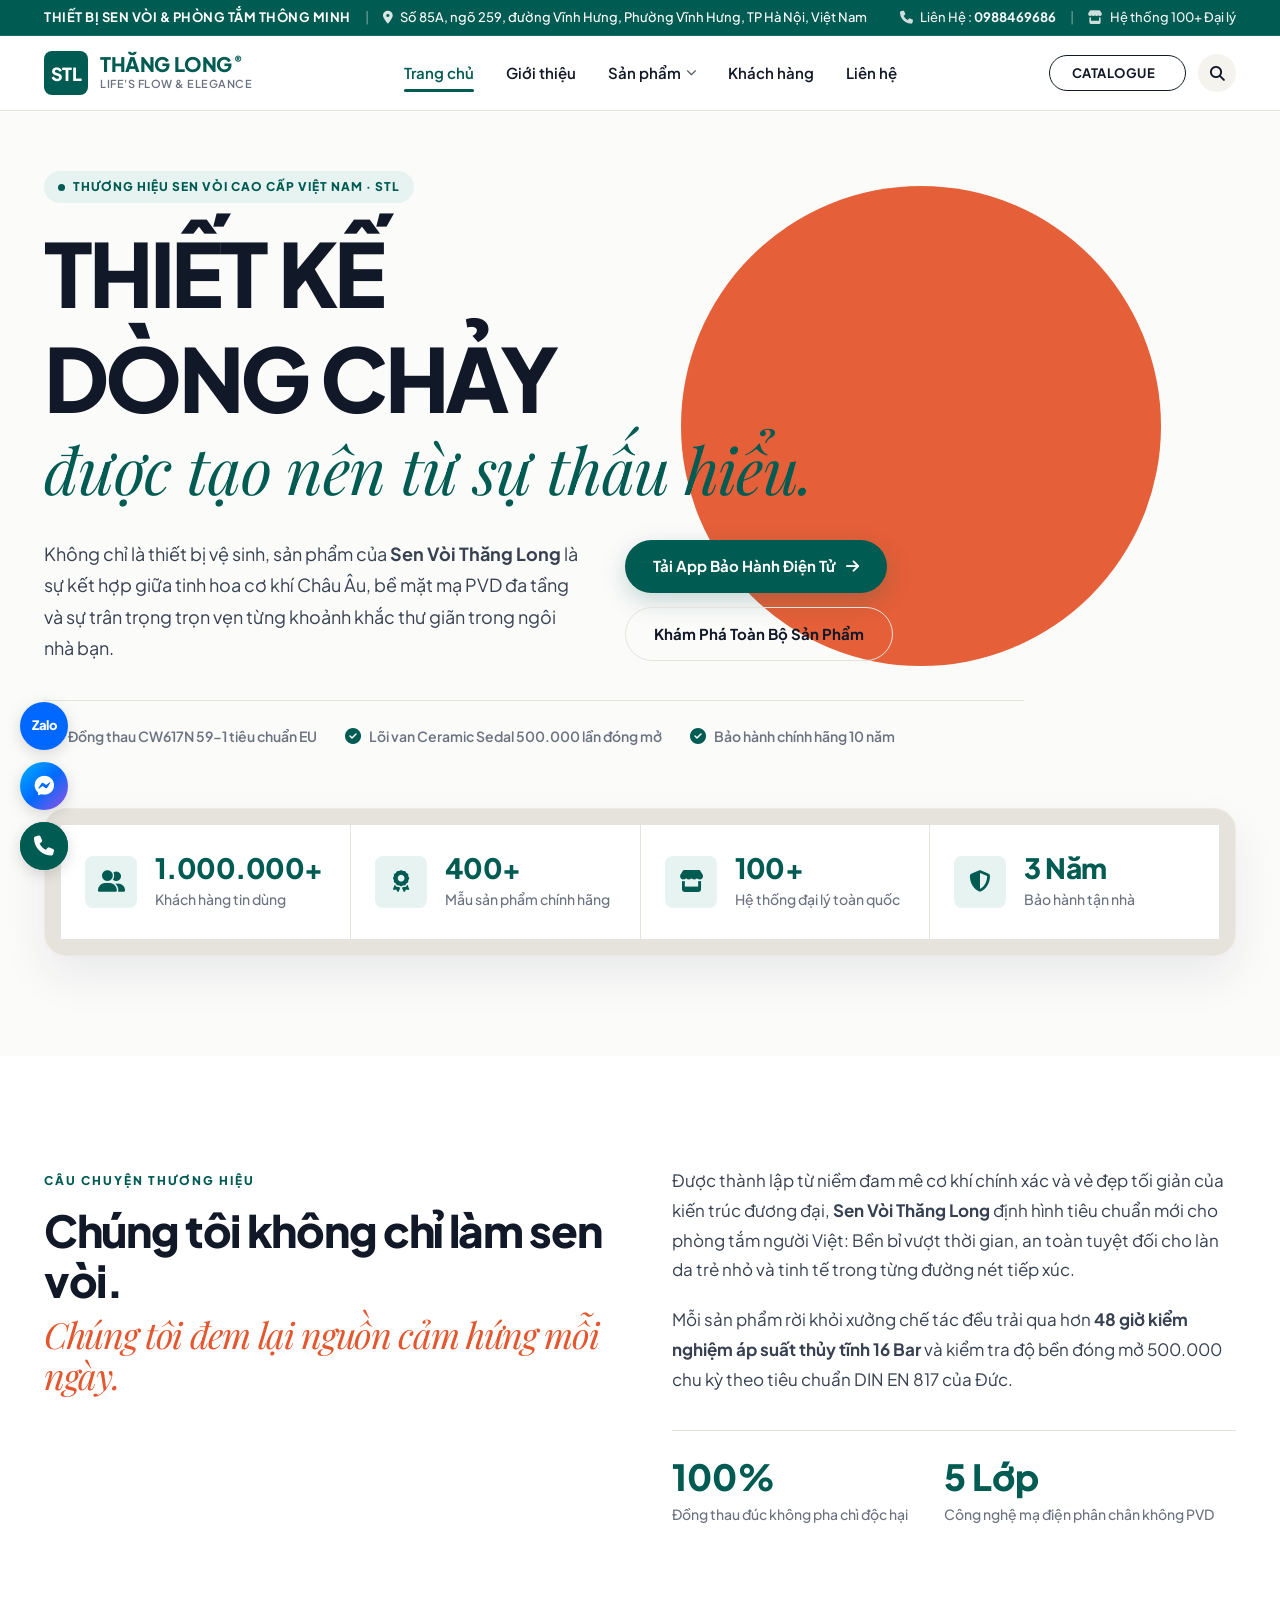
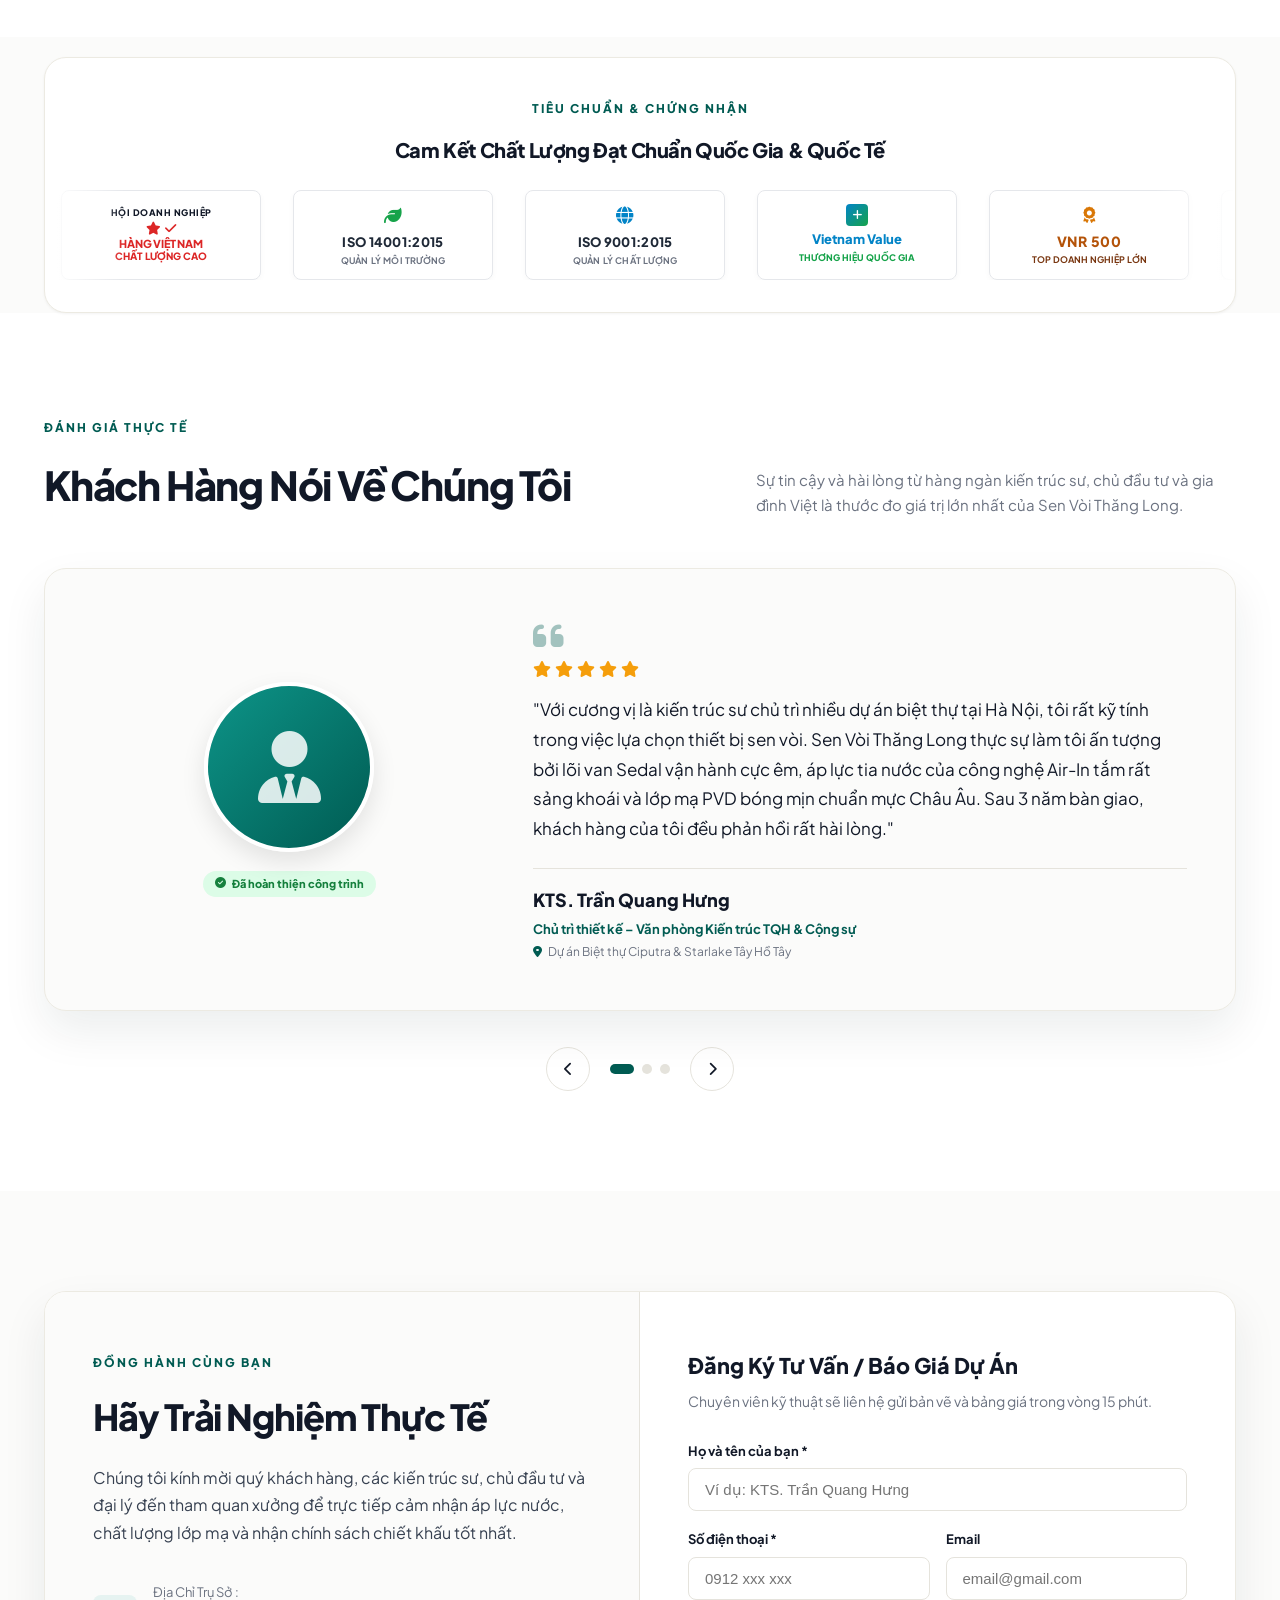
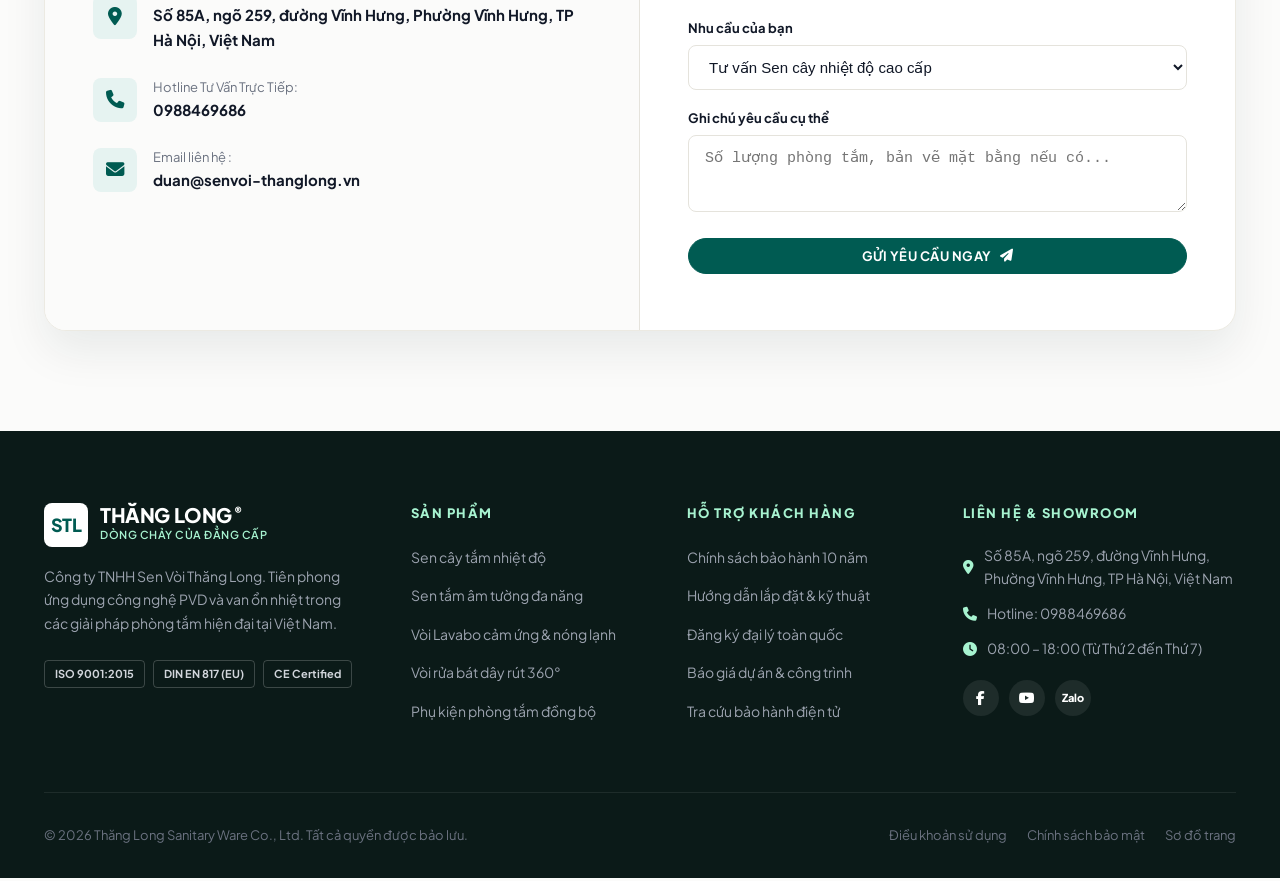
==== commit dee3672c: "fix" ====
--- a/index.html
+++ b/index.html
@@ -7,8 +7,8 @@
   <meta name="keywords" content="sen vòi thăng long, sen cây nhiệt độ, sen tắm âm tường, vòi lavabo cao cấp, thiết bị vệ sinh thăng long" />
   <meta name="author" content="Sen Vòi Thăng Long" />
 
-  <meta property="og:title" content="Sen Vòi Thăng Long – Dòng Chảy Của Đẳng Cấp" />
-  <meta property="og:description" content="Thương hiệu sen vòi cao cấp chuẩn Châu Âu với 15+ năm chế tác, hiện diện tại hơn 50.000 công trình." />
+  <meta property="og:title" content="Sen Vòi Thăng Long – Tinh Tế Phòng Tắm Việt" />
+  <meta property="og:description" content="Thương hiệu sen vòi cao cấp chuẩn Châu Âu với 10 năm kinh nghiệm, hiện diện tại hơn 50.000 công trình." />
   <meta property="og:type" content="website" />
 
   <title>Sen Vòi Thăng Long </title>
@@ -133,12 +133,12 @@
               </p>
 
               <div class="hero-cta-group">
-                <a href="sanpham.html" class="btn-editorial btn-editorial--teal">
-                  <span>Khám phá bộ sưu tập</span>
+                <a href="#contact" class="btn-editorial btn-editorial--teal">
+                  <span>Tải App Bảo Hành Điện Tử</span>
                   <i class="fa-solid fa-arrow-right"></i>
                 </a>
-                <a href="#contact" class="btn-editorial btn-editorial--outline">
-                  <span>Đăng Ký Liên Hệ Tư Vấn</span>
+                <a href="sanpham.html" class="btn-editorial btn-editorial--outline">
+                  <span>Khám Phá Toàn Bộ Sản Phẩm </span>
                 </a>
               </div>
             </div>
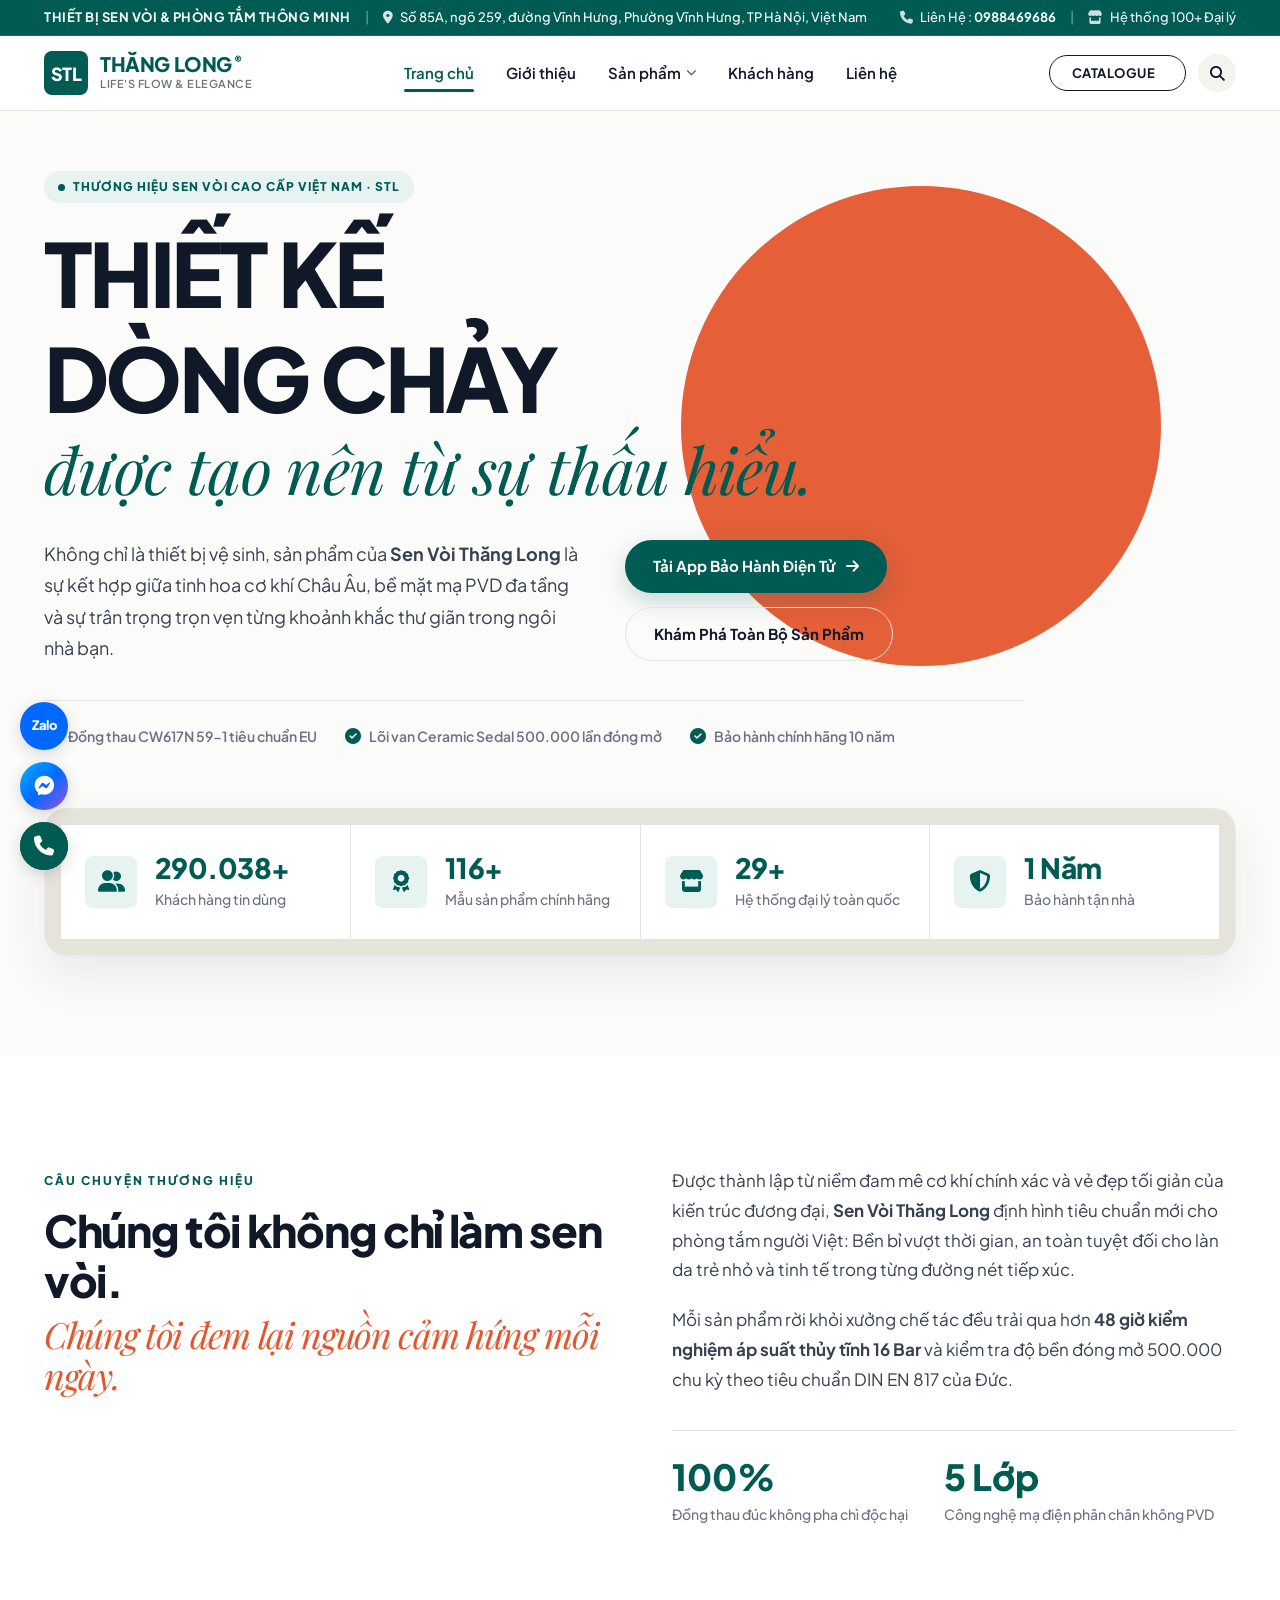
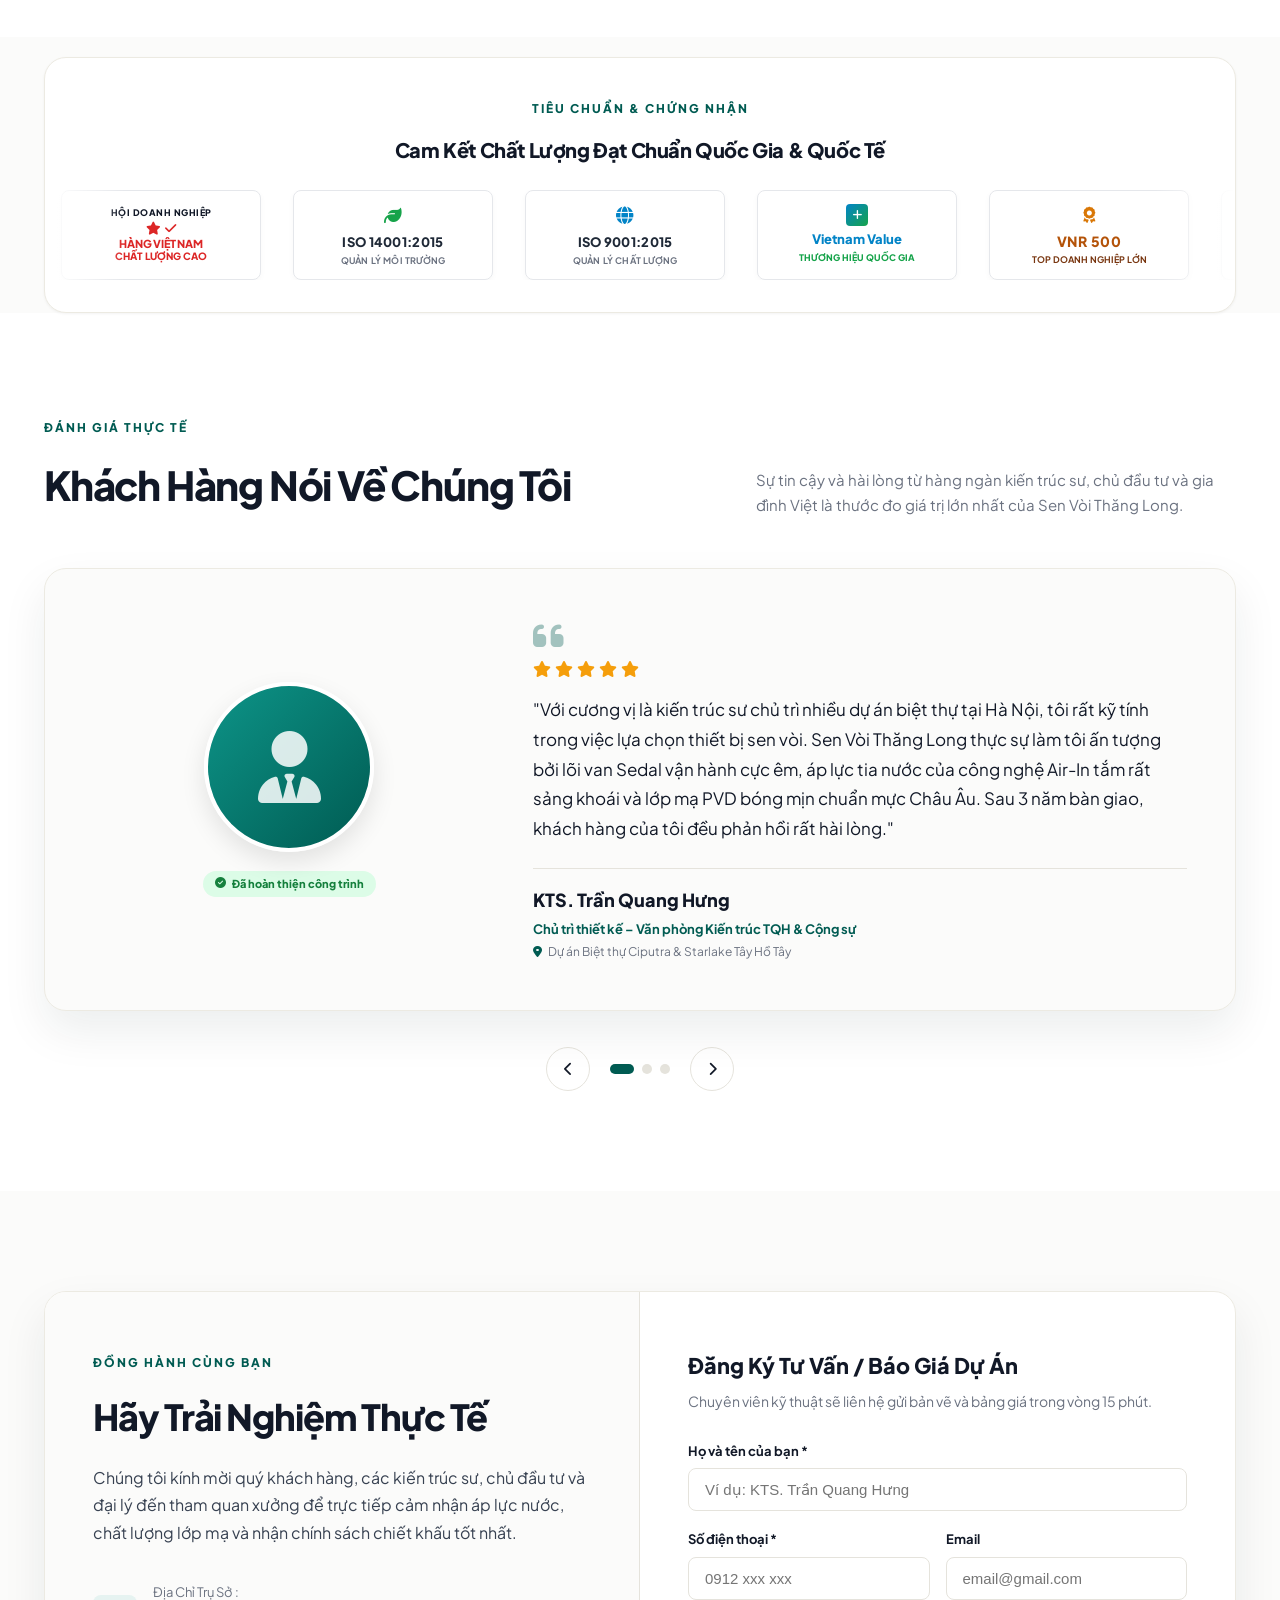
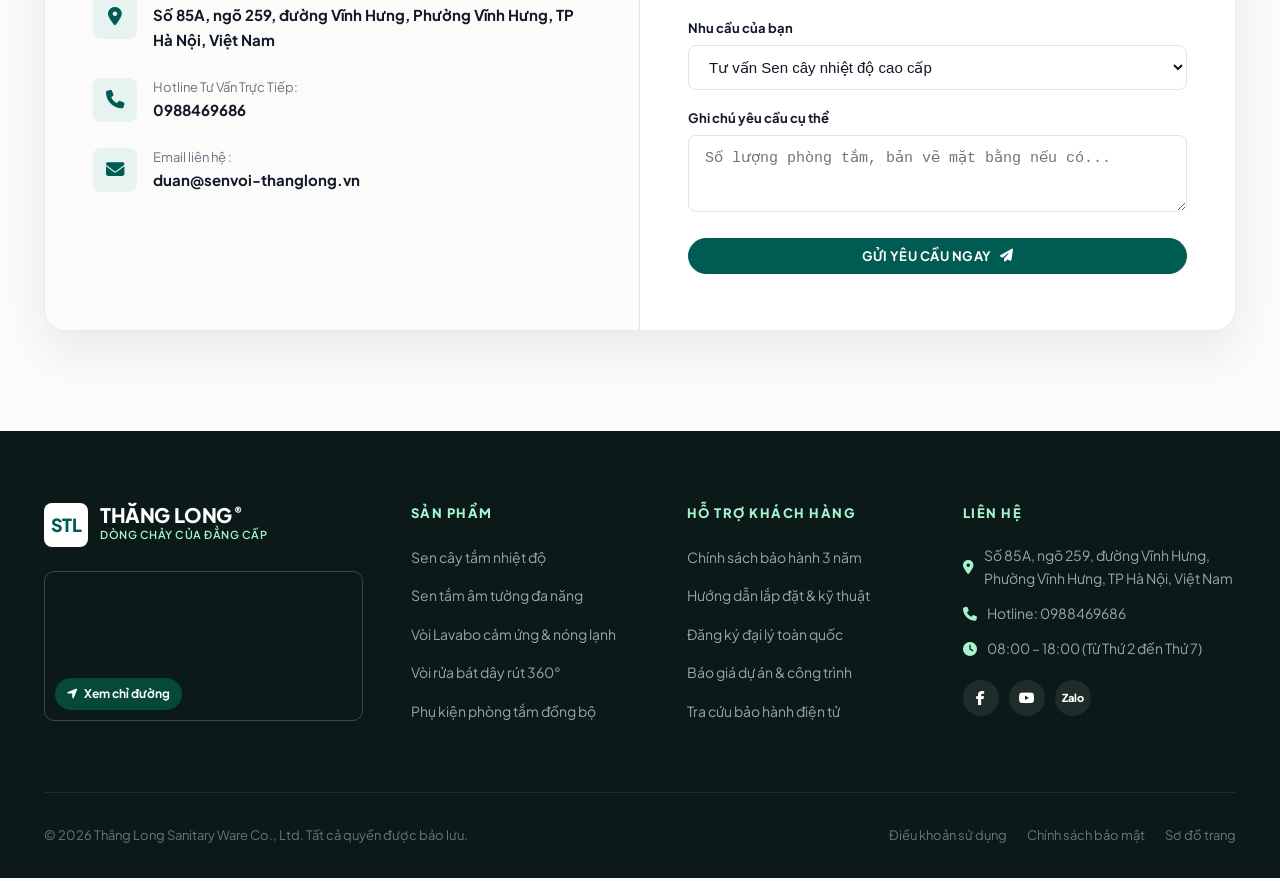
==== commit 29aea9f7: "fix" ====
--- a/index.html
+++ b/index.html
@@ -37,9 +37,9 @@
     </div>
   </div>
 
-  <header class="header" id="header">
+  <header class="header" id="daudotrang">
     <div class="container header__inner">
-      <a href="#hero" class="brand-logo" aria-label="Sen Vòi Thăng Long">
+      <a href="#khungchinh" class="brand-logo" aria-label="Sen Vòi Thăng Long">
         <div class="brand-logo__symbol">
           <span>STL</span>
         </div>
@@ -51,37 +51,37 @@
 
       <nav class="main-nav" aria-label="Menu chính">
         <ul class="main-nav__list">
-          <li><a href="#hero" class="nav-item is-active">Trang chủ</a></li>
-          <li><a href="#about" class="nav-item">Giới thiệu</a></li>
+          <li><a href="#khungchinh" class="nav-item is-active">Trang chủ</a></li>
+          <li><a href="#gioithieu" class="nav-item">Giới thiệu</a></li>
           <li><a href="sanpham.html" class="nav-item">Sản phẩm <i class="fa-solid fa-chevron-down nav-item__arrow"></i></a></li>
-          <li><a href="#reviews" class="nav-item">Khách hàng</a></li>
-          <li><a href="#contact" class="nav-item">Liên hệ</a></li>
+          <li><a href="#danhgia" class="nav-item">Khách hàng</a></li>
+          <li><a href="#lienhe" class="nav-item">Liên hệ</a></li>
         </ul>
       </nav>
 
       <div class="header-actions">
-        <button class="pill-btn pill-btn--dark" id="catalogueBtn">
+        <button class="pill-btn pill-btn--dark" id="nuttai">
           <span>CATALOGUE</span>
           <i class="fa-solid fa-arrow-down-to-line"></i>
         </button>
-        <button class="icon-circle-btn" id="searchTrigger" aria-label="Tìm kiếm">
+        <button class="icon-circle-btn" id="nuttimkiem" aria-label="Tìm kiếm">
           <i class="fa-solid fa-magnifying-glass"></i>
         </button>
-        <button class="hamburger-btn" id="hamburger" aria-label="Menu di động">
+        <button class="hamburger-btn" id="nutmenu" aria-label="Menu di động">
           <span></span><span></span><span></span>
         </button>
       </div>
     </div>
 
-    <div class="mobile-drawer" id="mobileDrawer">
+    <div class="mobile-drawer" id="ngankeo">
       <ul class="mobile-drawer__list">
-        <li><a href="#hero" class="mobile-drawer__link">Trang chủ</a></li>
-        <li><a href="#about" class="mobile-drawer__link">Giới thiệu</a></li>
+        <li><a href="#khungchinh" class="mobile-drawer__link">Trang chủ</a></li>
+        <li><a href="#gioithieu" class="mobile-drawer__link">Giới thiệu</a></li>
         <li><a href="sanpham.html" class="mobile-drawer__link">Sản phẩm & Bộ sưu tập</a></li>
-        <li><a href="#reviews" class="mobile-drawer__link">Khách hàng nói về chúng tôi</a></li>
-        <li><a href="#contact" class="mobile-drawer__link">Liên hệ tư vấn</a></li>
+        <li><a href="#danhgia" class="mobile-drawer__link">Khách hàng nói về chúng tôi</a></li>
+        <li><a href="#lienhe" class="mobile-drawer__link">Liên hệ tư vấn</a></li>
         <li class="mobile-drawer__action">
-          <button class="pill-btn pill-btn--teal pill-btn--full" id="catalogueBtnMobile">
+          <button class="pill-btn pill-btn--teal pill-btn--full" id="nuttaididong">
             <span>TẢI CATALOGUE 2026 (PDF)</span>
           </button>
         </li>
@@ -103,16 +103,9 @@
   </div>
 
   <main>
-    <section class="hero-section" id="hero">
+    <section class="hero-section" id="khungchinh">
       <div class="container hero-section__inner">
-        
-	  	<!-- -->
-
-
 		<div class="hero-art-circle" aria-hidden="true"></div>
-		
-		
-		<!-- -->
 
         <div class="hero-layout hero-layout--full">
           <div class="hero-typography">
@@ -133,7 +126,7 @@
               </p>
 
               <div class="hero-cta-group">
-                <a href="#contact" class="btn-editorial btn-editorial--teal">
+                <a href="#lienhe" class="btn-editorial btn-editorial--teal">
                   <span>Tải App Bảo Hành Điện Tử</span>
                   <i class="fa-solid fa-arrow-right"></i>
                 </a>
@@ -209,7 +202,7 @@
       </div>
     </section>
 
-    <section class="section-about" id="about">
+    <section class="section-about" id="gioithieu">
       <div class="container">
         <div class="about-grid reveal">
           <div class="about-lead">
@@ -241,7 +234,7 @@
       </div>
     </section>
 
-    <section class="section-trust" id="certifications">
+    <section class="section-trust" id="chungnhan">
       <div class="container">
         <div class="trust-marquee-wrapper reveal">
           <div class="trust-marquee-header">
@@ -387,7 +380,7 @@
       </div>
     </section>
 
-    <section class="section-testimonials" id="reviews">
+    <section class="section-testimonials" id="danhgia">
       <div class="container">
         <div class="section-header-flex">
           <div>
@@ -400,7 +393,7 @@
         </div>
 
         <div class="testimonial-slider-wrap reveal">
-          <div class="testimonial-stage" id="testimonialStage">
+          <div class="testimonial-stage" id="khungdanhgia">
             <div class="testimonial-card is-active" data-index="0">
               <div class="testimonial-card__left">
                 <div class="reviewer-avatar-wrap">
@@ -496,15 +489,15 @@
           </div>
 
           <div class="testimonial-controls">
-            <button class="t-btn t-btn--prev" id="testiPrevBtn" aria-label="Đánh giá trước">
+            <button class="t-btn t-btn--prev" id="nuttruoc" aria-label="Đánh giá trước">
               <i class="fa-solid fa-chevron-left"></i>
             </button>
-            <div class="testimonial-dots" id="testimonialDots">
+            <div class="testimonial-dots" id="chamdanhgia">
               <span class="t-dot is-active" data-index="0"></span>
               <span class="t-dot" data-index="1"></span>
               <span class="t-dot" data-index="2"></span>
             </div>
-            <button class="t-btn t-btn--next" id="testiNextBtn" aria-label="Đánh giá tiếp theo">
+            <button class="t-btn t-btn--next" id="nutsau" aria-label="Đánh giá tiếp theo">
               <i class="fa-solid fa-chevron-right"></i>
             </button>
           </div>
@@ -512,7 +505,7 @@
       </div>
     </section>
 
-    <section class="section-contact" id="contact">
+    <section class="section-contact" id="lienhe">
       <div class="container">
         <div class="contact-box-wrapper reveal">
           <div class="contact-info-panel">
@@ -550,29 +543,29 @@
           </div>
 
           <div class="contact-form-panel">
-            <form class="lead-form" id="consultationForm">
+            <form class="lead-form" id="bieumautuvan">
               <h3 class="form-title">Đăng Ký Tư Vấn / Báo Giá Dự Án</h3>
               <p class="form-subtitle">Chuyên viên kỹ thuật sẽ liên hệ gửi bản vẽ và bảng giá trong vòng 15 phút.</p>
 
               <div class="form-field-group">
-                <label for="formName">Họ và tên của bạn *</label>
-                <input type="text" id="formName" required placeholder="Ví dụ: KTS. Trần Quang Hưng" class="form-control" />
+                <label for="oten">Họ và tên của bạn *</label>
+                <input type="text" id="oten" required placeholder="Ví dụ: KTS. Trần Quang Hưng" class="form-control" />
               </div>
 
               <div class="form-grid-2">
                 <div class="form-field-group">
-                  <label for="formPhone">Số điện thoại *</label>
-                  <input type="tel" id="formPhone" required placeholder="0912 xxx xxx" class="form-control" />
+                  <label for="osodienthoai">Số điện thoại *</label>
+                  <input type="tel" id="osodienthoai" required placeholder="0912 xxx xxx" class="form-control" />
                 </div>
                 <div class="form-field-group">
-                  <label for="formEmail">Email</label>
-                  <input type="email" id="formEmail" placeholder="email@gmail.com" class="form-control" />
+                  <label for="oemail">Email</label>
+                  <input type="email" id="oemail" placeholder="email@gmail.com" class="form-control" />
                 </div>
               </div>
 
               <div class="form-field-group">
-                <label for="formDemand">Nhu cầu của bạn</label>
-                <select id="formDemand" class="form-control form-select">
+                <label for="onhucau">Nhu cầu của bạn</label>
+                <select id="onhucau" class="form-control form-select">
                   <option value="sen-cay">Tư vấn Sen cây nhiệt độ cao cấp</option>
                   <option value="am-tuong">Thiết kế & Lắp đặt sen tắm âm tường</option>
                   <option value="dai-ly">Đăng ký làm Đại lý phân phối chính hãng</option>
@@ -581,8 +574,8 @@
               </div>
 
               <div class="form-field-group">
-                <label for="formNotes">Ghi chú yêu cầu cụ thể</label>
-                <textarea id="formNotes" rows="3" placeholder="Số lượng phòng tắm, bản vẽ mặt bằng nếu có..." class="form-control"></textarea>
+                <label for="oghichu">Ghi chú yêu cầu cụ thể</label>
+                <textarea id="oghichu" rows="3" placeholder="Số lượng phòng tắm, bản vẽ mặt bằng nếu có..." class="form-control"></textarea>
               </div>
 
               <button type="submit" class="pill-btn pill-btn--teal pill-btn--full">
@@ -610,13 +603,12 @@
             </div>
           </div>
           <p class="footer-bio">
-            Công ty TNHH Sen Vòi Thăng Long. Tiên phong ứng dụng công nghệ PVD và van ổn nhiệt trong các giải pháp phòng tắm hiện đại tại Việt Nam.
+            
           </p>
-          <div class="footer-badges">
-            <span class="badge-cert">ISO 9001:2015</span>
-            <span class="badge-cert">DIN EN 817 (EU)</span>
-            <span class="badge-cert">CE Certified</span>
-          </div>
+          	<a class="khungbando" href="https://www.google.com/maps/search/?api=1&query=85A+ng%C3%B5+259+%C4%91%C6%B0%E1%BB%9Dng+V%C4%A9nh+H%C6%B0ng+H%C3%A0+N%E1%BB%99i" target="_blank" rel="noopener" aria-label="Xem chỉ đường trên Google Maps">
+				<iframe class="bando" src="https://maps.google.com/maps?q=85A+ng%C3%B5+259+%C4%91%C6%B0%E1%BB%9Dng+V%C4%A9nh+H%C6%B0ng+H%C3%A0+N%E1%BB%99i&t=&z=16&ie=UTF8&iwloc=&output=embed" loading="lazy" referrerpolicy="no-referrer-when-downgrade" tabindex="-1" title="Bản đồ Thăng Long"></iframe>
+				<span class="nhanbando"><i class="fa-solid fa-location-arrow"></i> Xem chỉ đường</span>
+			</a>
         </div>
 
         <div class="footer-col">
@@ -633,16 +625,16 @@
         <div class="footer-col">
           <h4 class="footer-heading">HỖ TRỢ KHÁCH HÀNG</h4>
           <ul class="footer-links">
-            <li><a href="#about">Chính sách bảo hành 10 năm</a></li>
-            <li><a href="#about">Hướng dẫn lắp đặt & kỹ thuật</a></li>
-            <li><a href="#contact">Đăng ký đại lý toàn quốc</a></li>
-            <li><a href="#contact">Báo giá dự án & công trình</a></li>
-            <li><a href="#contact">Tra cứu bảo hành điện tử</a></li>
+            <li><a href="#gioithieu">Chính sách bảo hành 3 năm</a></li>
+            <li><a href="#gioithieu">Hướng dẫn lắp đặt & kỹ thuật</a></li>
+            <li><a href="#lienhe">Đăng ký đại lý toàn quốc</a></li>
+            <li><a href="#lienhe">Báo giá dự án & công trình</a></li>
+            <li><a href="#lienhe">Tra cứu bảo hành điện tử</a></li>
           </ul>
         </div>
 
         <div class="footer-col">
-          <h4 class="footer-heading">LIÊN HỆ & SHOWROOM</h4>
+          <h4 class="footer-heading">LIÊN HỆ</h4>
           <p class="footer-contact-p"><i class="fa-solid fa-location-dot"></i> Số 85A, ngõ 259, đường Vĩnh Hưng, Phường Vĩnh Hưng, TP Hà Nội, Việt Nam</p>
           <p class="footer-contact-p"><i class="fa-solid fa-phone"></i> Hotline: 0988469686</p>
           <p class="footer-contact-p"><i class="fa-solid fa-clock"></i> 08:00 – 18:00 (Từ Thứ 2 đến Thứ 7)</p>
@@ -665,9 +657,9 @@
     </div>
   </footer>
 
-  <div class="modal-overlay" id="catalogueModal" aria-hidden="true">
+  <div class="modal-overlay" id="hopthoaitai" aria-hidden="true">
     <div class="modal-dialog">
-      <button class="modal-close" id="modalCloseBtn" aria-label="Đóng popup">&times;</button>
+      <button class="modal-close" id="nutdonghopthoai" aria-label="Đóng popup">&times;</button>
       <div class="modal-body">
         <span class="sub-kicker sub-kicker--teal">ẤN PHẨM KỸ THUẬT 2026</span>
         <h3 class="modal-title">Catalogue Sen Vòi Thăng Long</h3>
@@ -684,9 +676,9 @@
             <strong>28.4 MB (Bản phát hành chính thức)</strong>
           </div>
         </div>
-        <form id="downloadCatalogueForm" class="modal-download-form">
-          <input type="text" id="catName" placeholder="Tên của bạn hoặc đơn vị KTS" required class="form-control" />
-          <input type="tel" id="catPhone" placeholder="Số điện thoại nhận link tải qua Zalo" required class="form-control" />
+        <form id="bieumautai" class="modal-download-form">
+          <input type="text" id="otentai" placeholder="Tên của bạn hoặc đơn vị KTS" required class="form-control" />
+          <input type="tel" id="osodienthoaitai" placeholder="Số điện thoại nhận link tải qua Zalo" required class="form-control" />
           <button type="submit" class="pill-btn pill-btn--teal pill-btn--full">
             <i class="fa-solid fa-download"></i> TẢI XUỐNG BẢN PDF NGAY
           </button>
@@ -695,10 +687,10 @@
     </div>
   </div>
 
-  <button class="back-to-top" id="backToTop" aria-label="Cuộn lên đầu trang">
+  <button class="back-to-top" id="nutvedau" aria-label="Cuộn lên đầu trang">
     <i class="fa-solid fa-arrow-up"></i>
   </button>
 
   <script src="script.js"></script>
 </body>
-</html>
+</html>
--- a/style.css
+++ b/style.css
@@ -1868,21 +1868,6 @@
   color: #9ca3af;
   line-height: 1.7;
   margin: 18px 0 24px;
-}
-
-.footer-badges {
-  display: flex;
-  flex-wrap: wrap;
-  gap: 8px;
-}
-
-.badge-cert {
-  font-size: 0.6875rem;
-  font-weight: 700;
-  padding: 4px 10px;
-  border: 1px solid rgba(255, 255, 255, 0.2);
-  border-radius: 4px;
-  color: #d1d5db;
 }
 
 .footer-heading {
@@ -2206,3 +2191,48 @@
     font-size: 1.1rem;
   }
 }
+
+.khungbando {
+  position: relative;
+  display: block;
+  width: 100%;
+  max-width: 340px;
+  height: 150px;
+  border-radius: 10px;
+  overflow: hidden;
+  border: 1px solid rgba(255, 255, 255, 0.2);
+  cursor: pointer;
+}
+
+.khungbando .bando {
+  width: 100%;
+  height: 100%;
+  border: 0;
+  pointer-events: none; 
+  filter: saturate(0.85);
+  transition: transform 0.4s ease;
+}
+
+.khungbando:hover .bando {
+  transform: scale(1.05);
+}
+
+.nhanbando {
+  position: absolute;
+  left: 10px;
+  bottom: 10px;
+  display: inline-flex;
+  align-items: center;
+  gap: 6px;
+  padding: 6px 12px;
+  font-size: 0.75rem;
+  font-weight: 700;
+  color: #fff;
+  background: rgba(6, 78, 59, 0.92);
+  border-radius: 999px;
+  transition: background 0.3s ease;
+}
+
+.khungbando:hover .nhanbando {
+  background: #059669;
+}
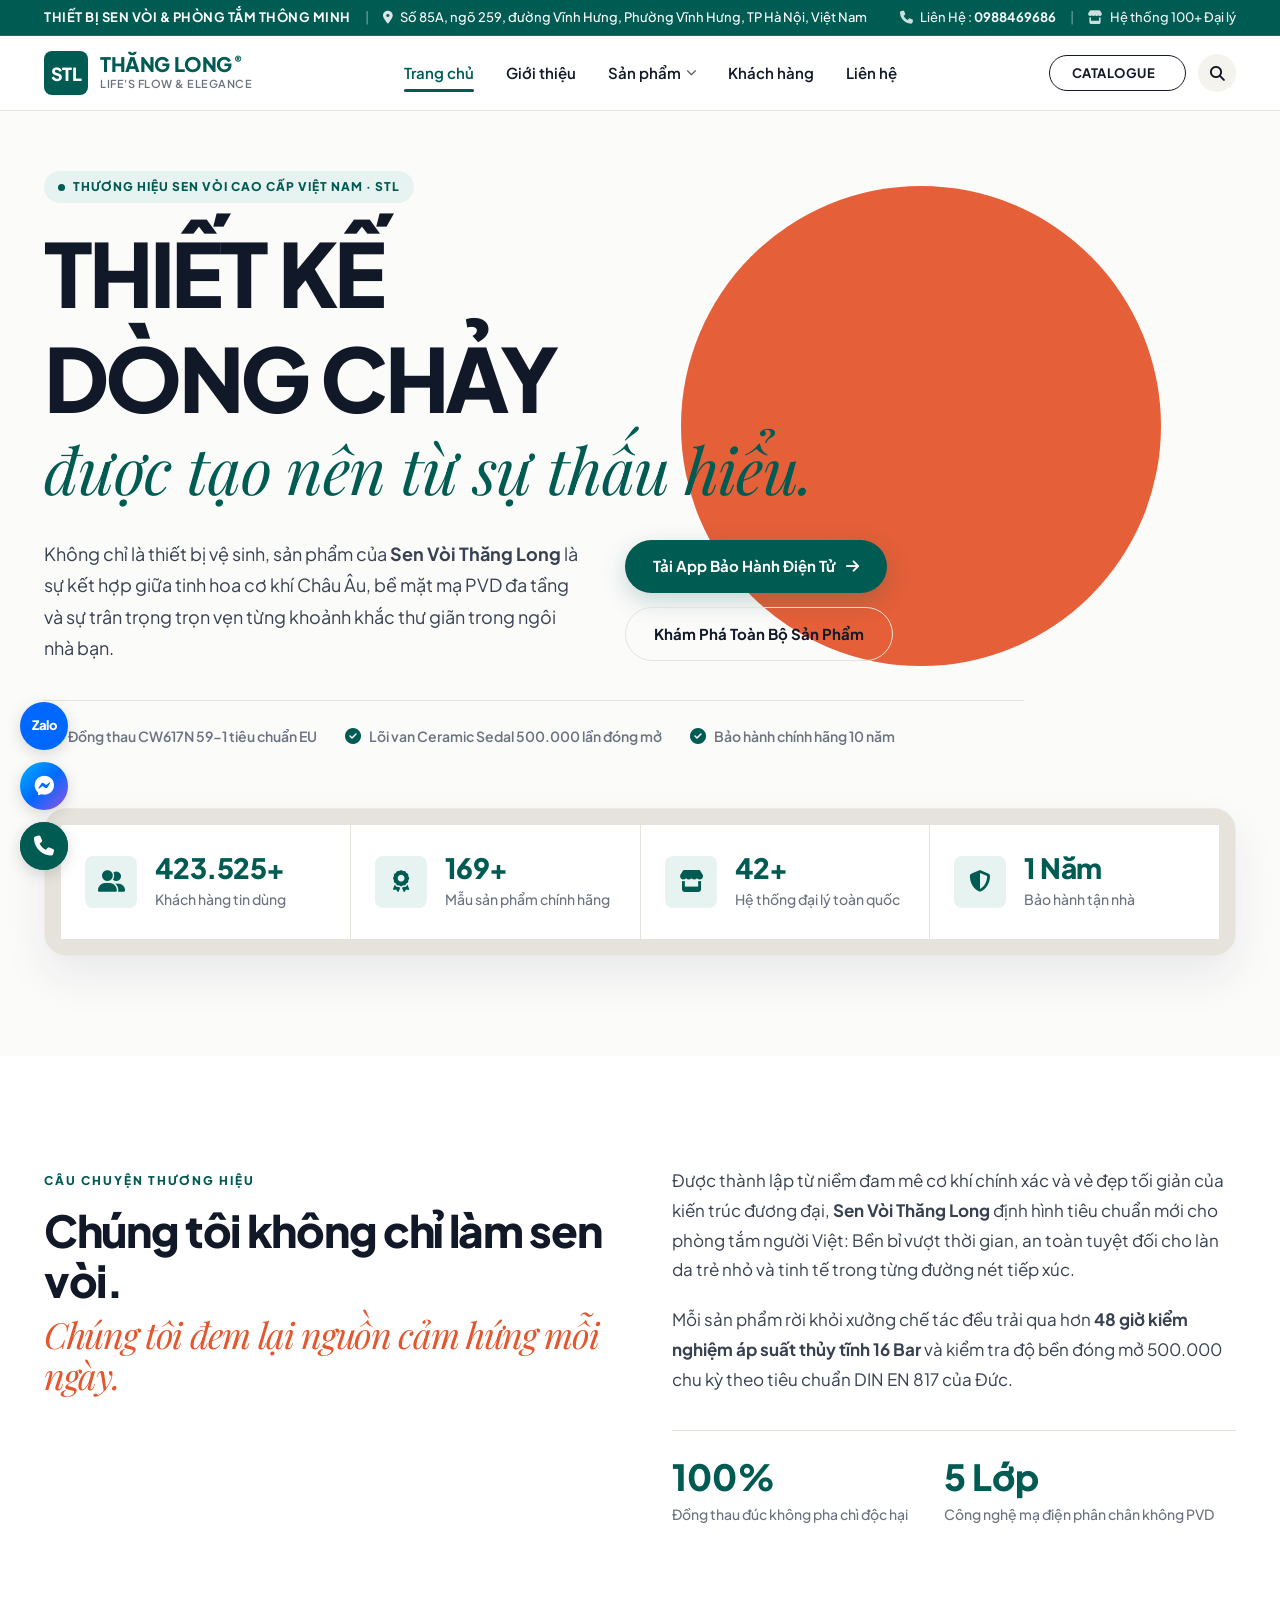
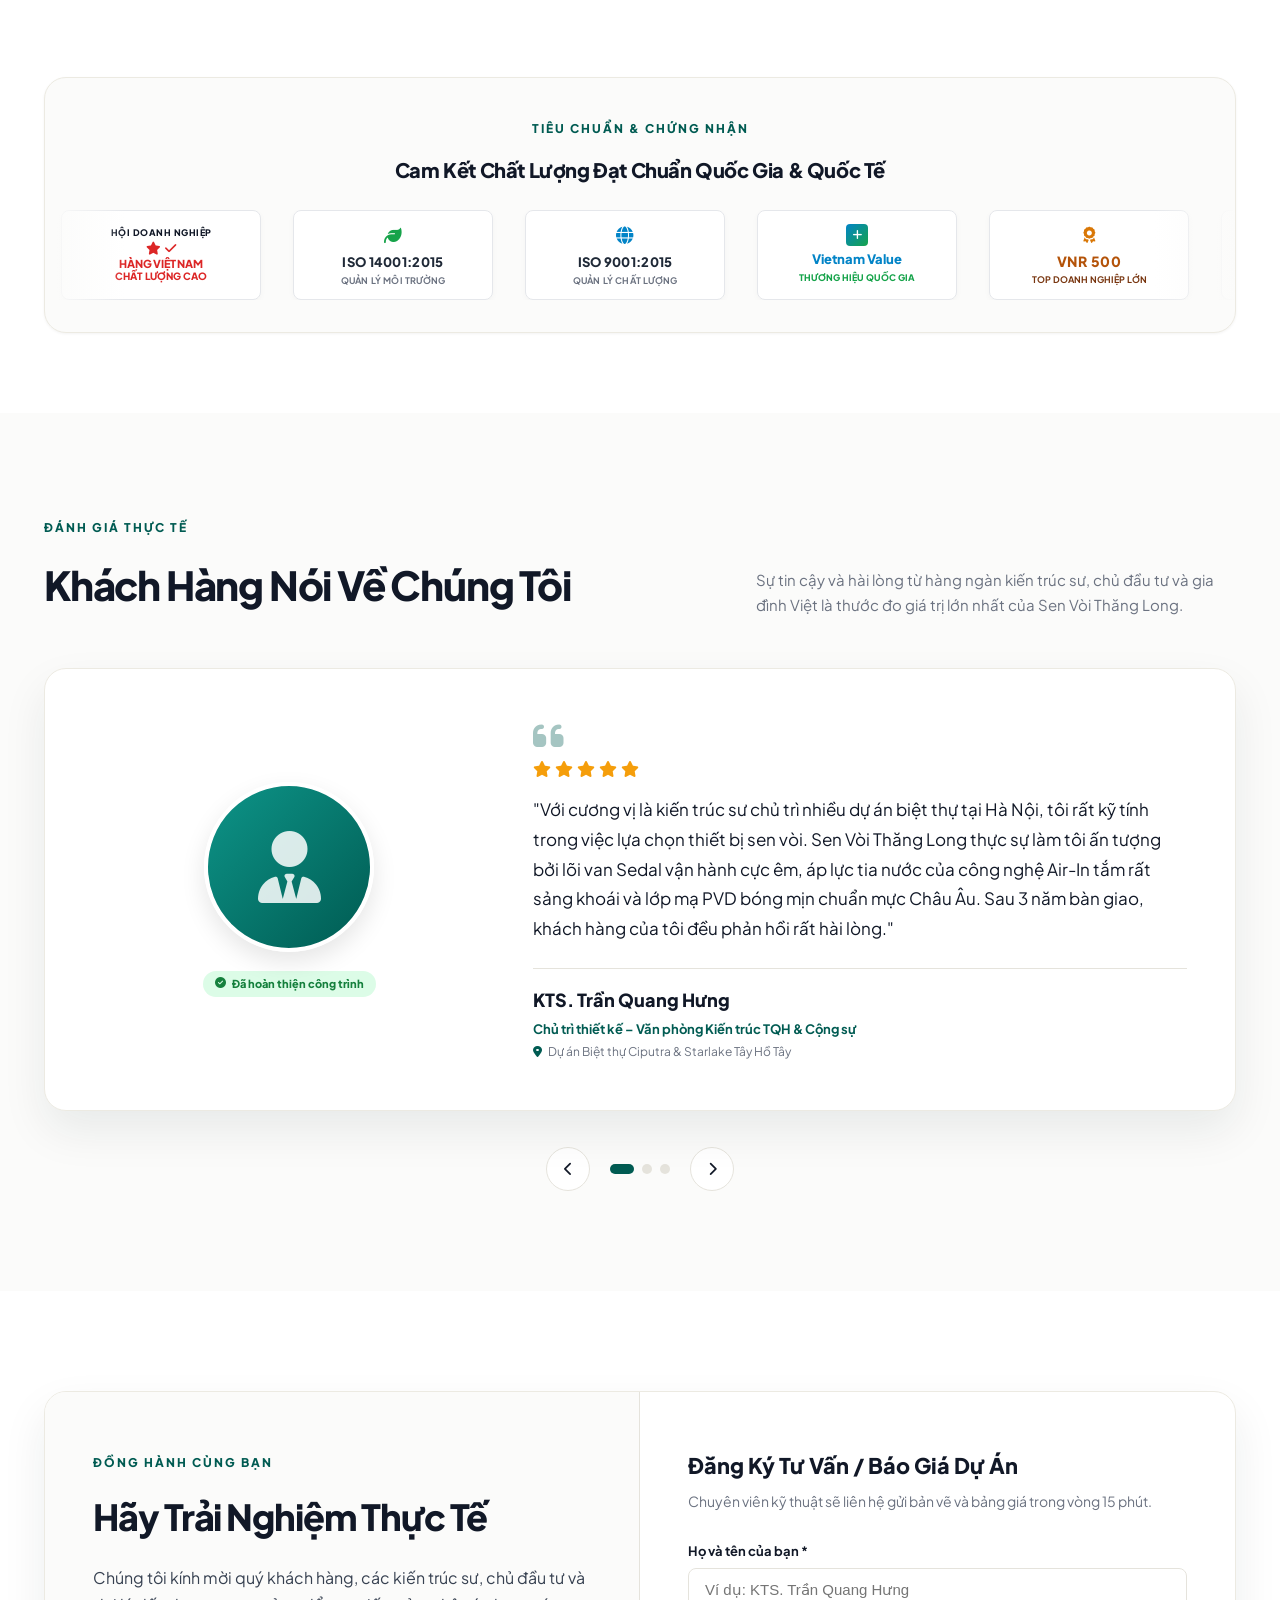
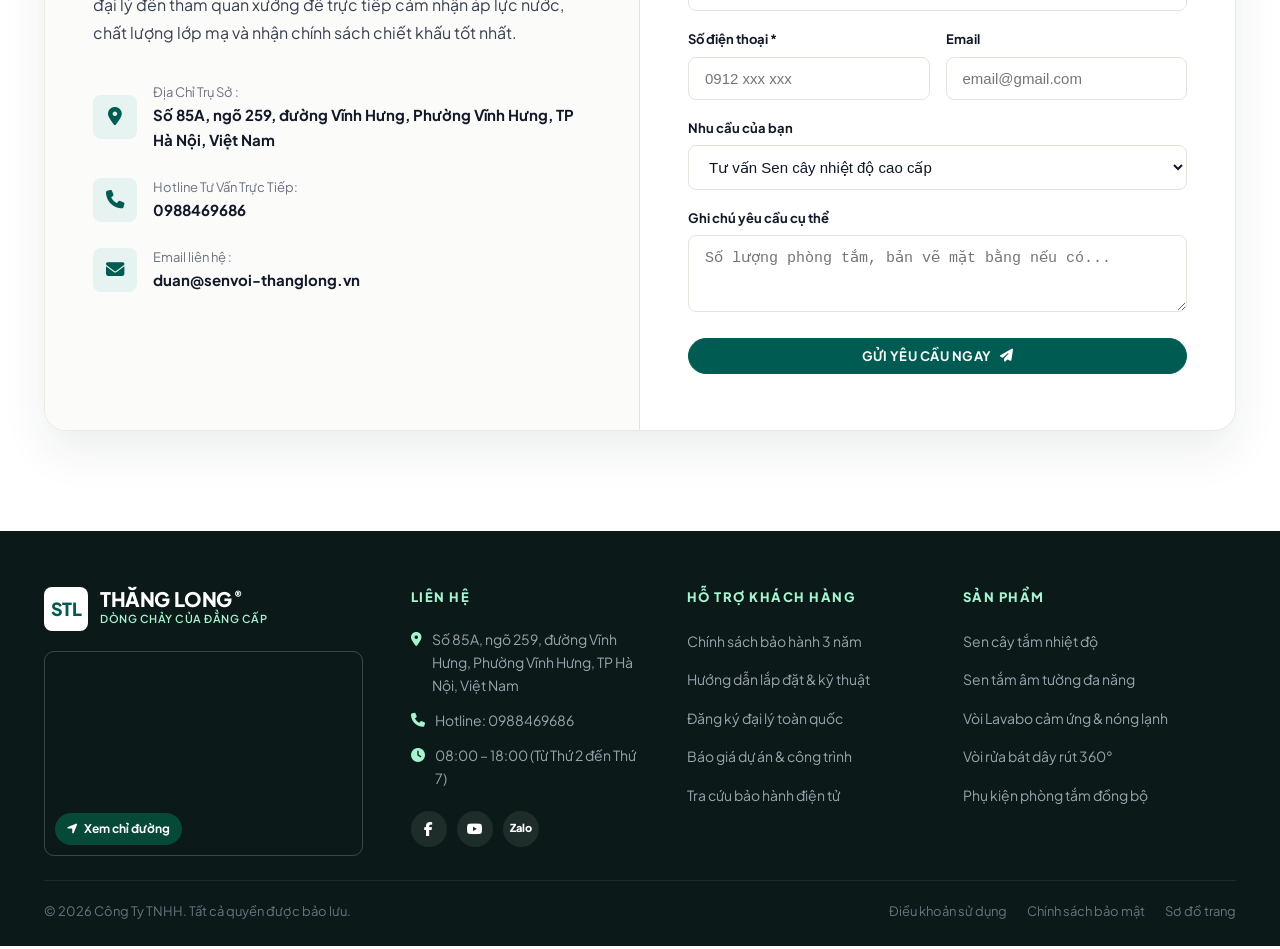
==== commit 21cef534: "fix" ====
--- a/index.html
+++ b/index.html
@@ -11,7 +11,7 @@
   <meta property="og:description" content="Thương hiệu sen vòi cao cấp chuẩn Châu Âu với 10 năm kinh nghiệm, hiện diện tại hơn 50.000 công trình." />
   <meta property="og:type" content="website" />
 
-  <title>Sen Vòi Thăng Long </title>
+  <title>Sen Vòi Thăng Long</title>
 
   <link rel="preconnect" href="https://fonts.googleapis.com" />
   <link rel="preconnect" href="https://fonts.gstatic.com" crossorigin />
@@ -30,7 +30,7 @@
         <span class="topbar__item"><i class="fa-solid fa-location-dot"></i> Số 85A, ngõ 259, đường Vĩnh Hưng, Phường Vĩnh Hưng, TP Hà Nội, Việt Nam</span>
       </div>
       <div class="topbar__right">
-        <a href="tel:18001234" class="topbar__link"><i class="fa-solid fa-phone"></i> Liên Hệ : <strong>0988469686</strong></a>
+        <a href="tel:0988469686" class="topbar__link"><i class="fa-solid fa-phone"></i> Liên Hệ : <strong>0988469686</strong></a>
         <span class="topbar__divider">|</span>
         <a href="#showroom" class="topbar__link"><i class="fa-solid fa-store"></i> Hệ thống 100+ Đại lý</a>
       </div>
@@ -105,7 +105,7 @@
   <main>
     <section class="hero-section" id="khungchinh">
       <div class="container hero-section__inner">
-		<div class="hero-art-circle" aria-hidden="true"></div>
+        <div class="hero-art-circle" aria-hidden="true"></div>
 
         <div class="hero-layout hero-layout--full">
           <div class="hero-typography">
@@ -131,7 +131,7 @@
                   <i class="fa-solid fa-arrow-right"></i>
                 </a>
                 <a href="sanpham.html" class="btn-editorial btn-editorial--outline">
-                  <span>Khám Phá Toàn Bộ Sản Phẩm </span>
+                  <span>Khám Phá Toàn Bộ Sản Phẩm</span>
                 </a>
               </div>
             </div>
@@ -152,7 +152,6 @@
             </div>
           </div>
         </div>
-
       </div>
 
       <div class="stats-overlap reveal">
@@ -528,7 +527,7 @@
                 <div class="c-item__icon"><i class="fa-solid fa-phone"></i></div>
                 <div>
                   <div class="c-item__title">Hotline Tư Vấn Trực Tiếp:</div>
-                  <div class="c-item__val"><strong>0988469686</strong> </div>
+                  <div class="c-item__val"><strong>0988469686</strong></div>
                 </div>
               </div>
 
@@ -602,13 +601,33 @@
               <span class="brand-logo__tagline text-sage">Dòng Chảy Của Đẳng Cấp</span>
             </div>
           </div>
-          <p class="footer-bio">
-            
-          </p>
-          	<a class="khungbando" href="https://www.google.com/maps/search/?api=1&query=85A+ng%C3%B5+259+%C4%91%C6%B0%E1%BB%9Dng+V%C4%A9nh+H%C6%B0ng+H%C3%A0+N%E1%BB%99i" target="_blank" rel="noopener" aria-label="Xem chỉ đường trên Google Maps">
-				<iframe class="bando" src="https://maps.google.com/maps?q=85A+ng%C3%B5+259+%C4%91%C6%B0%E1%BB%9Dng+V%C4%A9nh+H%C6%B0ng+H%C3%A0+N%E1%BB%99i&t=&z=16&ie=UTF8&iwloc=&output=embed" loading="lazy" referrerpolicy="no-referrer-when-downgrade" tabindex="-1" title="Bản đồ Thăng Long"></iframe>
-				<span class="nhanbando"><i class="fa-solid fa-location-arrow"></i> Xem chỉ đường</span>
-			</a>
+          <a class="khungbando" href="https://www.google.com/maps/search/?api=1&query=85A+ng%C3%B5+259+%C4%91%C6%B0%E1%BB%9Dng+V%C4%A9nh+H%C6%B0ng+H%C3%A0+N%E1%BB%99i" target="_blank" rel="noopener" aria-label="Xem chỉ đường trên Google Maps">
+            <iframe class="bando" src="https://maps.google.com/maps?q=85A+ng%C3%B5+259+%C4%91%C6%B0%E1%BB%9Dng+V%C4%A9nh+H%C6%B0ng+H%C3%A0+N%E1%BB%99i&t=&z=16&ie=UTF8&iwloc=&output=embed" loading="lazy" referrerpolicy="no-referrer-when-downgrade" tabindex="-1" title="Bản đồ Thăng Long"></iframe>
+            <span class="nhanbando"><i class="fa-solid fa-location-arrow"></i> Xem chỉ đường</span>
+          </a>
+        </div>
+
+        <div class="footer-col">
+          <h4 class="footer-heading">LIÊN HỆ</h4>
+          <p class="footer-contact-p"><i class="fa-solid fa-location-dot"></i> Số 85A, ngõ 259, đường Vĩnh Hưng, Phường Vĩnh Hưng, TP Hà Nội, Việt Nam</p>
+          <p class="footer-contact-p"><i class="fa-solid fa-phone"></i> Hotline: 0988469686</p>
+          <p class="footer-contact-p"><i class="fa-solid fa-clock"></i> 08:00 – 18:00 (Từ Thứ 2 đến Thứ 7)</p>
+          <div class="footer-social-links">
+            <a href="https://facebook.com" target="_blank" aria-label="Facebook"><i class="fa-brands fa-facebook-f"></i></a>
+            <a href="https://youtube.com" target="_blank" aria-label="Youtube"><i class="fa-brands fa-youtube"></i></a>
+            <a href="https://zalo.me" target="_blank" aria-label="Zalo"><span class="zalo-tag">Zalo</span></a>
+          </div>
+        </div>
+
+        <div class="footer-col">
+          <h4 class="footer-heading">HỖ TRỢ KHÁCH HÀNG</h4>
+          <ul class="footer-links">
+            <li><a href="#gioithieu">Chính sách bảo hành 3 năm</a></li>
+            <li><a href="#gioithieu">Hướng dẫn lắp đặt & kỹ thuật</a></li>
+            <li><a href="#lienhe">Đăng ký đại lý toàn quốc</a></li>
+            <li><a href="#lienhe">Báo giá dự án & công trình</a></li>
+            <li><a href="#lienhe">Tra cứu bảo hành điện tử</a></li>
+          </ul>
         </div>
 
         <div class="footer-col">
@@ -621,33 +640,10 @@
             <li><a href="sanpham.html">Phụ kiện phòng tắm đồng bộ</a></li>
           </ul>
         </div>
-
-        <div class="footer-col">
-          <h4 class="footer-heading">HỖ TRỢ KHÁCH HÀNG</h4>
-          <ul class="footer-links">
-            <li><a href="#gioithieu">Chính sách bảo hành 3 năm</a></li>
-            <li><a href="#gioithieu">Hướng dẫn lắp đặt & kỹ thuật</a></li>
-            <li><a href="#lienhe">Đăng ký đại lý toàn quốc</a></li>
-            <li><a href="#lienhe">Báo giá dự án & công trình</a></li>
-            <li><a href="#lienhe">Tra cứu bảo hành điện tử</a></li>
-          </ul>
-        </div>
-
-        <div class="footer-col">
-          <h4 class="footer-heading">LIÊN HỆ</h4>
-          <p class="footer-contact-p"><i class="fa-solid fa-location-dot"></i> Số 85A, ngõ 259, đường Vĩnh Hưng, Phường Vĩnh Hưng, TP Hà Nội, Việt Nam</p>
-          <p class="footer-contact-p"><i class="fa-solid fa-phone"></i> Hotline: 0988469686</p>
-          <p class="footer-contact-p"><i class="fa-solid fa-clock"></i> 08:00 – 18:00 (Từ Thứ 2 đến Thứ 7)</p>
-          <div class="footer-social-links">
-            <a href="https://facebook.com" target="_blank" aria-label="Facebook"><i class="fa-brands fa-facebook-f"></i></a>
-            <a href="https://youtube.com" target="_blank" aria-label="Youtube"><i class="fa-brands fa-youtube"></i></a>
-            <a href="https://zalo.me" target="_blank" aria-label="Zalo"><span class="zalo-tag">Zalo</span></a>
-          </div>
-        </div>
       </div>
 
       <div class="footer-bottom-bar">
-        <div class="copyright">© 2026 Thăng Long Sanitary Ware Co., Ltd. Tất cả quyền được bảo lưu.</div>
+        <div class="copyright">© 2026 Công Ty TNHH. Tất cả quyền được bảo lưu.</div>
         <div class="footer-meta-links">
           <a href="#">Điều khoản sử dụng</a>
           <a href="#">Chính sách bảo mật</a>
--- a/style.css
+++ b/style.css
@@ -1,44 +1,36 @@
 :root {
-  
-  --teal-primary:       #005b52; 
-  --teal-dark:          #00443d; 
-  --teal-light:         #0d8578; 
-  --teal-subtle:        #e6f3f1; 
+  --teal-primary:       #005b52;
+  --teal-dark:          #00443d;
+  --teal-light:         #0d8578;
+  --teal-subtle:        #e6f3f1;
   --teal-border:        #b3ded9;
 
-  
-  --terracotta:         #e4572e; 
+  --terracotta:         #e4572e;
   --terracotta-soft:    #fdf0ec;
 
-  
-  --bg-canvas:          #fbfbfa; 
-  --bg-surface:         #ffffff; 
-  --bg-muted:           #f4f3ee; 
+  --bg-canvas:          #fbfbfa;
+  --bg-surface:         #ffffff;
+  --bg-muted:           #f4f3ee;
   --border-subtle:      #e5e3dc;
   --border-card:        #eceae2;
 
-  
-  --text-main:          #111827; 
-  --text-body:          #374151; 
-  --text-muted:         #6b7280; 
+  --text-main:          #111827;
+  --text-body:          #374151;
+  --text-muted:         #6b7280;
   --text-inverse:       #ffffff;
 
-  
   --font-sans:          'Plus Jakarta Sans', -apple-system, BlinkMacSystemFont, 'Segoe UI', Roboto, sans-serif;
   --font-serif:         'Playfair Display', Georgia, serif;
 
-  
   --shadow-sm:          0 1px 3px rgba(0, 0, 0, 0.05);
   --shadow-card:        0 8px 30px rgba(0, 0, 0, 0.04), 0 2px 8px rgba(0, 0, 0, 0.02);
   --shadow-elevated:    0 20px 45px rgba(0, 40, 35, 0.08);
 
-  
   --radius-sm:          8px;
   --radius-md:          14px;
   --radius-lg:          22px;
   --radius-pill:        9999px;
 
-  
   --trans-fast:         0.2s cubic-bezier(0.16, 1, 0.3, 1);
   --trans-smooth:       0.35s cubic-bezier(0.16, 1, 0.3, 1);
 }
@@ -430,10 +422,8 @@
   100% { transform: scale(1.6); opacity: 0; }
 }
 
-
-
-
 /*
+
 
 .hero-section {
   position: relative;
@@ -449,6 +439,8 @@
 .hero-art-circle {
   display: none;
 }
+
+
 */
 
 
@@ -473,7 +465,6 @@
   display: block;
 }
 
-
 .hero-section__inner {
   position: relative;
   z-index: 2;
@@ -647,7 +638,6 @@
 }
 
 .stats-card-deck {
-  background-color: var(--bg-surface);
   border: 1px solid var(--border-card);
   border-radius: var(--radius-lg);
   box-shadow: var(--shadow-elevated);
@@ -777,68 +767,18 @@
   font-weight: 500;
 }
 
-.section-products {
-  padding: 100px 0;
+.section-trust {
+  padding: 40px 0 80px;
+  background-color: var(--bg-surface);
+}
+
+.trust-marquee-wrapper {
   background-color: var(--bg-canvas);
-}
-
-.section-header-flex {
-  display: flex;
-  align-items: flex-end;
-  justify-content: space-between;
-  margin-bottom: 50px;
-  flex-wrap: wrap;
-  gap: 24px;
-}
-
-.section-main-title {
-  font-size: 2.5rem;
-  font-weight: 900;
-  letter-spacing: -0.03em;
-  color: var(--text-main);
-}
-
-.filter-pills {
-  display: flex;
-  gap: 8px;
-  background-color: var(--bg-surface);
-  padding: 6px;
-  border-radius: var(--radius-pill);
-  border: 1px solid var(--border-card);
-}
-
-.filter-pill {
-  padding: 8px 18px;
-  border-radius: var(--radius-pill);
-  font-size: 0.8125rem;
-  font-weight: 700;
-  color: var(--text-muted);
-  transition: all var(--trans-fast);
-}
-
-.filter-pill:hover,
-.filter-pill.is-active {
-  background-color: var(--teal-primary);
-  color: #ffffff;
-}
-
-.product-view-more {
-  text-align: center;
-  margin-top: 10px;
-  margin-bottom: 48px;
-}
-
-/* ============================================================
-   MARQUEE CHỨNG CHỈ THƯƠNG HIỆU CHẠY NGANG (THEO ẢNH 2)
-   ============================================================ */
-.trust-marquee-wrapper {
-  background-color: var(--bg-surface);
   border: 1px solid var(--border-card);
   border-radius: var(--radius-lg);
   padding: 36px 0 32px;
   box-shadow: var(--shadow-sm);
   overflow: hidden;
-  margin-top: 20px;
 }
 
 .trust-marquee-header {
@@ -873,12 +813,12 @@
 
 .marquee-track-container::before {
   left: 0;
-  background: linear-gradient(90deg, var(--bg-surface) 0%, transparent 100%);
+  background: linear-gradient(90deg, var(--bg-canvas) 0%, transparent 100%);
 }
 
 .marquee-track-container::after {
   right: 0;
-  background: linear-gradient(270deg, var(--bg-surface) 0%, transparent 100%);
+  background: linear-gradient(270deg, var(--bg-canvas) 0%, transparent 100%);
 }
 
 .marquee-track {
@@ -921,7 +861,6 @@
   transform: translateY(-2px);
 }
 
-/* Badge 1: Hàng VNCLC */
 .cert-badge-hvnclc {
   text-align: center;
   line-height: 1.15;
@@ -960,7 +899,6 @@
   color: #dc2626;
 }
 
-/* Badge 2: ISO 14001 */
 .cert-iso {
   text-align: center;
 }
@@ -991,7 +929,6 @@
   letter-spacing: 0.2px;
 }
 
-/* Badge 4: Vietnam Value */
 .cert-vnvalue {
   text-align: center;
 }
@@ -1021,7 +958,6 @@
   color: #16a34a;
 }
 
-/* Badge 5: VNR 500 */
 .cert-vnr {
   text-align: center;
 }
@@ -1045,7 +981,6 @@
   color: #78350f;
 }
 
-/* Badge 6: TCVN */
 .cert-tcvn {
   text-align: center;
 }
@@ -1071,12 +1006,25 @@
   color: #4b5563;
 }
 
-/* ============================================================
-   KHÁCH HÀNG NÓI VỀ CHÚNG TÔI (TESTIMONIALS THEO HUGE)
-   ============================================================ */
+.section-header-flex {
+  display: flex;
+  align-items: flex-end;
+  justify-content: space-between;
+  margin-bottom: 50px;
+  flex-wrap: wrap;
+  gap: 24px;
+}
+
+.section-main-title {
+  font-size: 2.5rem;
+  font-weight: 900;
+  letter-spacing: -0.03em;
+  color: var(--text-main);
+}
+
 .section-testimonials {
   padding: 100px 0;
-  background-color: var(--bg-surface);
+  background-color: var(--bg-canvas);
 }
 
 .testimonials-lead {
@@ -1098,7 +1046,7 @@
   display: none;
   grid-template-columns: 0.75fr 1.25fr;
   gap: 48px;
-  background-color: var(--bg-canvas);
+  background-color: var(--bg-surface);
   border: 1px solid var(--border-card);
   border-radius: var(--radius-lg);
   padding: 48px;
@@ -1263,9 +1211,6 @@
   background-color: var(--teal-primary);
 }
 
-/* ============================================================
-   STYLES CHO TRANG SẢN PHẨM RIÊNG (sanpham.html)
-   ============================================================ */
 .page-banner {
   padding: 60px 0 40px;
   background: linear-gradient(180deg, var(--teal-subtle) 0%, var(--bg-canvas) 100%);
@@ -1306,8 +1251,32 @@
   gap: 16px;
 }
 
+.filter-pills {
+  display: flex;
+  gap: 8px;
+  background-color: var(--bg-surface);
+  padding: 6px;
+  border-radius: var(--radius-pill);
+  border: 1px solid var(--border-card);
+}
+
 .filter-pills--wrap {
   flex-wrap: wrap;
+}
+
+.filter-pill {
+  padding: 8px 18px;
+  border-radius: var(--radius-pill);
+  font-size: 0.8125rem;
+  font-weight: 700;
+  color: var(--text-muted);
+  transition: all var(--trans-fast);
+}
+
+.filter-pill:hover,
+.filter-pill.is-active {
+  background-color: var(--teal-primary);
+  color: #ffffff;
 }
 
 .products-count-badge {
@@ -1319,9 +1288,122 @@
   color: var(--teal-primary);
 }
 
+.product-cards-grid {
+  display: grid;
+  grid-template-columns: repeat(3, 1fr);
+  gap: 28px;
+}
+
 .product-cards-grid--full {
   grid-template-columns: repeat(4, 1fr);
   gap: 28px;
+}
+
+.p-card {
+  background-color: var(--bg-surface);
+  border: 1px solid var(--border-card);
+  border-radius: var(--radius-md);
+  overflow: hidden;
+  transition: transform var(--trans-smooth), box-shadow var(--trans-smooth), opacity 0.25s ease;
+  display: flex;
+  flex-direction: column;
+}
+
+.p-card:hover {
+  transform: translateY(-6px);
+  box-shadow: var(--shadow-elevated);
+}
+
+.p-card__visual {
+  height: 220px;
+  display: flex;
+  align-items: center;
+  justify-content: center;
+  position: relative;
+  background-color: var(--bg-muted);
+}
+
+.visual-teal { background: radial-gradient(circle, #e6f3f1 0%, #d4eae7 100%); }
+.visual-dark { background: radial-gradient(circle, #e5e7eb 0%, #d1d5db 100%); }
+.visual-warm { background: radial-gradient(circle, #fef3c7 0%, #fde68a 100%); }
+.visual-sage { background: radial-gradient(circle, #e2e8f0 0%, #cbd5e1 100%); }
+
+.p-card__art i {
+  font-size: 4rem;
+  color: var(--teal-primary);
+  opacity: 0.85;
+  transition: transform var(--trans-fast);
+}
+
+.p-card:hover .p-card__art i {
+  transform: scale(1.1);
+}
+
+.p-card__badge {
+  position: absolute;
+  top: 14px;
+  left: 14px;
+  font-size: 0.625rem;
+  font-weight: 800;
+  letter-spacing: 0.5px;
+  padding: 4px 10px;
+  border-radius: var(--radius-pill);
+}
+
+.badge-featured { background-color: var(--teal-primary); color: #ffffff; }
+.badge-new { background-color: var(--terracotta); color: #ffffff; }
+.badge-premium { background-color: #b45309; color: #ffffff; }
+
+.p-card__colors {
+  position: absolute;
+  bottom: 12px;
+  right: 14px;
+  display: flex;
+  gap: 6px;
+}
+
+.color-dot {
+  width: 14px;
+  height: 14px;
+  border-radius: 50%;
+  border: 1.5px solid #ffffff;
+  box-shadow: 0 1px 3px rgba(0, 0, 0, 0.2);
+}
+
+.dot-chrome { background: linear-gradient(135deg, #e5e7eb, #9ca3af); }
+.dot-black { background-color: #1f2937; }
+.dot-gold { background: linear-gradient(135deg, #f59e0b, #d97706); }
+.dot-gunmetal { background-color: #4b5563; }
+
+.p-card__body {
+  padding: 22px;
+  display: flex;
+  flex-direction: column;
+  flex: 1;
+}
+
+.p-card__sku {
+  font-size: 0.6875rem;
+  font-weight: 700;
+  color: var(--text-muted);
+  letter-spacing: 0.5px;
+  margin-bottom: 6px;
+}
+
+.p-card__name {
+  font-size: 1.0625rem;
+  font-weight: 800;
+  color: var(--text-main);
+  line-height: 1.35;
+  margin-bottom: 8px;
+}
+
+.p-card__brief {
+  font-size: 0.8125rem;
+  color: var(--text-muted);
+  line-height: 1.55;
+  margin-bottom: 16px;
+  flex: 1;
 }
 
 .p-card__specs {
@@ -1342,12 +1424,514 @@
   margin-right: 4px;
 }
 
+.p-card__footer {
+  display: flex;
+  align-items: center;
+  justify-content: space-between;
+  padding-top: 14px;
+  border-top: 1px solid var(--border-subtle);
+}
+
+.p-card__price {
+  font-size: 1.15rem;
+  font-weight: 900;
+  color: var(--teal-primary);
+}
+
+.p-card__action {
+  font-size: 0.8125rem;
+  font-weight: 700;
+  color: var(--text-main);
+  display: inline-flex;
+  align-items: center;
+  gap: 6px;
+  transition: gap var(--trans-fast), color var(--trans-fast);
+}
+
+.p-card__action:hover {
+  color: var(--teal-primary);
+  gap: 10px;
+}
+
 .section-contact-cta {
   padding-bottom: 80px;
   background-color: var(--bg-canvas);
 }
 
+.catalogue-banner {
+  background-color: var(--teal-primary);
+  border-radius: var(--radius-lg);
+  padding: 48px;
+  color: #ffffff;
+  display: flex;
+  align-items: center;
+  justify-content: space-between;
+  gap: 32px;
+  flex-wrap: wrap;
+}
+
+.cat-tag {
+  display: inline-block;
+  font-size: 0.6875rem;
+  font-weight: 800;
+  letter-spacing: 1.5px;
+  background-color: rgba(255, 255, 255, 0.2);
+  padding: 4px 12px;
+  border-radius: var(--radius-pill);
+  margin-bottom: 12px;
+}
+
+.catalogue-banner__content h3 {
+  font-size: 1.75rem;
+  font-weight: 800;
+  margin-bottom: 8px;
+}
+
+.catalogue-banner__content p {
+  font-size: 1rem;
+  opacity: 0.9;
+  max-width: 640px;
+}
+
+.section-contact {
+  padding: 100px 0;
+  background-color: var(--bg-surface);
+}
+
+.contact-box-wrapper {
+  background-color: var(--bg-surface);
+  border: 1px solid var(--border-card);
+  border-radius: var(--radius-lg);
+  display: grid;
+  grid-template-columns: 1fr 1fr;
+  box-shadow: var(--shadow-elevated);
+  overflow: hidden;
+}
+
+.contact-info-panel {
+  padding: 56px 48px;
+  background-color: var(--bg-canvas);
+  border-right: 1px solid var(--border-subtle);
+}
+
+.contact-heading {
+  font-size: 2.25rem;
+  font-weight: 900;
+  letter-spacing: -0.03em;
+  color: var(--text-main);
+  margin-bottom: 18px;
+}
+
+.contact-para {
+  font-size: 1rem;
+  color: var(--text-body);
+  line-height: 1.7;
+  margin-bottom: 36px;
+}
+
+.contact-details-list {
+  display: flex;
+  flex-direction: column;
+  gap: 24px;
+}
+
+.c-item {
+  display: flex;
+  align-items: center;
+  gap: 16px;
+}
+
+.c-item__icon {
+  width: 44px;
+  height: 44px;
+  border-radius: var(--radius-sm);
+  background-color: var(--teal-subtle);
+  color: var(--teal-primary);
+  display: flex;
+  align-items: center;
+  justify-content: center;
+  font-size: 1.15rem;
+  flex-shrink: 0;
+}
+
+.c-item__title {
+  font-size: 0.8125rem;
+  color: var(--text-muted);
+}
+
+.c-item__val {
+  font-size: 0.9375rem;
+  font-weight: 700;
+  color: var(--text-main);
+}
+
+.contact-form-panel {
+  padding: 56px 48px;
+}
+
+.form-title {
+  font-size: 1.35rem;
+  font-weight: 800;
+  color: var(--text-main);
+  margin-bottom: 6px;
+}
+
+.form-subtitle {
+  font-size: 0.875rem;
+  color: var(--text-muted);
+  margin-bottom: 28px;
+}
+
+.form-field-group {
+  margin-bottom: 18px;
+}
+
+.form-field-group label {
+  display: block;
+  font-size: 0.8125rem;
+  font-weight: 700;
+  color: var(--text-main);
+  margin-bottom: 6px;
+}
+
+.form-grid-2 {
+  display: grid;
+  grid-template-columns: 1fr 1fr;
+  gap: 16px;
+}
+
+.form-control {
+  width: 100%;
+  padding: 12px 16px;
+  border-radius: var(--radius-sm);
+  border: 1.5px solid var(--border-subtle);
+  background-color: var(--bg-surface);
+  color: var(--text-main);
+  font-size: 0.9375rem;
+  outline: none;
+  transition: border-color var(--trans-fast);
+}
+
+.form-control:focus {
+  border-color: var(--teal-primary);
+}
+
+.form-select {
+  cursor: pointer;
+}
+
+.footer {
+  background-color: #0b1a18;
+  color: #ffffff;
+  padding: 56px 0 24px;
+}
+
+.footer-top-row {
+  display: grid;
+  grid-template-columns: 1.4fr 1fr 1fr 1.2fr;
+  gap: 48px;
+  margin-bottom: 24px;
+}
+
+.brand-logo__symbol--white {
+  background-color: #ffffff;
+  color: var(--teal-primary);
+}
+
+.text-white { color: #ffffff !important; }
+.text-sage { color: #a7f3d0 !important; }
+
+.khungbando {
+  position: relative;
+  display: block;
+  width: 100%;
+  max-width: 360px;
+  height: 205px;
+  margin-top: 20px;
+  border-radius: 10px;
+  overflow: hidden;
+  border: 1px solid rgba(255, 255, 255, 0.2);
+  cursor: pointer;
+}
+
+.khungbando .bando {
+  width: 100%;
+  height: 100%;
+  border: 0;
+  pointer-events: none;
+  filter: saturate(0.85);
+  transition: transform 0.4s ease;
+}
+
+.khungbando:hover .bando {
+  transform: scale(1.05);
+}
+
+.nhanbando {
+  position: absolute;
+  left: 10px;
+  bottom: 10px;
+  display: inline-flex;
+  align-items: center;
+  gap: 6px;
+  padding: 6px 12px;
+  font-size: 0.75rem;
+  font-weight: 700;
+  color: #ffffff;
+  background: rgba(6, 78, 59, 0.92);
+  border-radius: 999px;
+  transition: background 0.3s ease;
+}
+
+.khungbando:hover .nhanbando {
+  background: #059669;
+}
+
+.footer-heading {
+  font-size: 0.8125rem;
+  font-weight: 800;
+  letter-spacing: 1.5px;
+  color: #a7f3d0;
+  margin-bottom: 20px;
+}
+
+.footer-links li {
+  margin-bottom: 12px;
+}
+
+.footer-links a {
+  font-size: 0.875rem;
+  color: #9ca3af;
+  transition: color var(--trans-fast);
+}
+
+.footer-links a:hover {
+  color: #ffffff;
+}
+
+.footer-contact-p {
+  font-size: 0.875rem;
+  color: #9ca3af;
+  margin-bottom: 12px;
+  display: flex;
+  gap: 10px;
+  align-items: flex-start;
+}
+
+.footer-contact-p i {
+  color: #a7f3d0;
+  margin-top: 4px;
+}
+
+.footer-social-links {
+  display: flex;
+  gap: 10px;
+  margin-top: 20px;
+}
+
+.footer-social-links a {
+  width: 36px;
+  height: 36px;
+  border-radius: 50%;
+  background-color: rgba(255, 255, 255, 0.08);
+  display: flex;
+  align-items: center;
+  justify-content: center;
+  color: #ffffff;
+  font-size: 0.875rem;
+  transition: all var(--trans-fast);
+}
+
+.footer-social-links a:hover {
+  background-color: var(--teal-primary);
+}
+
+.zalo-tag {
+  font-size: 0.6875rem;
+  font-weight: 900;
+}
+
+.footer-bottom-bar {
+  padding-top: 20px;
+  border-top: 1px solid rgba(255, 255, 255, 0.08);
+  display: flex;
+  justify-content: space-between;
+  align-items: center;
+  font-size: 0.8125rem;
+  color: #6b7280;
+  flex-wrap: wrap;
+  gap: 16px;
+}
+
+.footer-meta-links {
+  display: flex;
+  gap: 20px;
+}
+
+.footer-meta-links a {
+  color: #6b7280;
+}
+
+.footer-meta-links a:hover {
+  color: #ffffff;
+}
+
+.modal-overlay {
+  position: fixed;
+  inset: 0;
+  background-color: rgba(0, 0, 0, 0.65);
+  backdrop-filter: blur(4px);
+  z-index: 1000;
+  display: flex;
+  align-items: center;
+  justify-content: center;
+  padding: 20px;
+  opacity: 0;
+  visibility: hidden;
+  transition: all var(--trans-smooth);
+}
+
+.modal-overlay.is-visible {
+  opacity: 1;
+  visibility: visible;
+}
+
+.modal-dialog {
+  background-color: var(--bg-surface);
+  border-radius: var(--radius-lg);
+  max-width: 480px;
+  width: 100%;
+  padding: 36px 32px;
+  position: relative;
+  box-shadow: 0 25px 50px -12px rgba(0, 0, 0, 0.25);
+  transform: translateY(20px);
+  transition: transform var(--trans-smooth);
+}
+
+.modal-overlay.is-visible .modal-dialog {
+  transform: translateY(0);
+}
+
+.modal-close {
+  position: absolute;
+  top: 18px;
+  right: 22px;
+  font-size: 2rem;
+  line-height: 1;
+  color: var(--text-muted);
+  cursor: pointer;
+}
+
+.modal-close:hover {
+  color: var(--text-main);
+}
+
+.modal-title {
+  font-size: 1.5rem;
+  font-weight: 800;
+  color: var(--text-main);
+  margin-bottom: 10px;
+}
+
+.modal-desc {
+  font-size: 0.875rem;
+  color: var(--text-muted);
+  line-height: 1.6;
+  margin-bottom: 20px;
+}
+
+.modal-spec-card {
+  background-color: var(--bg-muted);
+  border-radius: var(--radius-sm);
+  padding: 14px 18px;
+  font-size: 0.8125rem;
+  margin-bottom: 20px;
+}
+
+.spec-row {
+  display: flex;
+  justify-content: space-between;
+  margin-bottom: 6px;
+}
+
+.spec-row:last-child {
+  margin-bottom: 0;
+}
+
+.modal-download-form {
+  display: flex;
+  flex-direction: column;
+  gap: 12px;
+}
+
+.back-to-top {
+  position: fixed;
+  bottom: 30px;
+  right: 30px;
+  width: 46px;
+  height: 46px;
+  border-radius: 50%;
+  background-color: var(--teal-primary);
+  color: #ffffff;
+  display: flex;
+  align-items: center;
+  justify-content: center;
+  font-size: 1rem;
+  box-shadow: 0 4px 14px rgba(0, 91, 82, 0.3);
+  z-index: 99;
+  opacity: 0;
+  visibility: hidden;
+  transition: all var(--trans-fast);
+}
+
+.back-to-top.is-visible {
+  opacity: 1;
+  visibility: visible;
+}
+
+.back-to-top:hover {
+  background-color: var(--teal-dark);
+  transform: translateY(-3px);
+}
+
+.toast-msg {
+  position: fixed;
+  top: 24px;
+  right: 24px;
+  background-color: var(--text-main);
+  color: #ffffff;
+  border-left: 4px solid var(--teal-primary);
+  padding: 14px 22px;
+  border-radius: var(--radius-sm);
+  font-size: 0.875rem;
+  font-weight: 600;
+  box-shadow: 0 10px 25px rgba(0, 0, 0, 0.2);
+  z-index: 2000;
+  transform: translateY(-20px);
+  opacity: 0;
+  transition: all 0.3s ease;
+}
+
+.toast-msg.is-show {
+  transform: translateY(0);
+  opacity: 1;
+}
+
 @media (max-width: 1024px) {
+  .hero-bottom-row {
+    grid-template-columns: 1fr;
+    gap: 24px;
+  }
+  .hero-title {
+    font-size: 3.25rem;
+  }
+  .hero-title__script {
+    font-size: 2.25rem;
+  }
+  .stats-card-deck {
+    grid-template-columns: repeat(2, 1fr);
+  }
+  .product-cards-grid,
   .product-cards-grid--full {
     grid-template-columns: repeat(2, 1fr);
   }
@@ -1363,770 +1947,6 @@
   .reviewer-avatar-icon {
     font-size: 3rem;
   }
-}
-
-@media (max-width: 768px) {
-  .product-cards-grid--full {
-    grid-template-columns: 1fr;
-  }
-  .testimonial-card {
-    padding: 28px 20px;
-  }
-}
-
-.p-card {
-  background-color: var(--bg-surface);
-  border: 1px solid var(--border-card);
-  border-radius: var(--radius-md);
-  overflow: hidden;
-  transition: transform var(--trans-smooth), box-shadow var(--trans-smooth);
-  display: flex;
-  flex-direction: column;
-}
-
-.p-card:hover {
-  transform: translateY(-6px);
-  box-shadow: var(--shadow-elevated);
-}
-
-.p-card__visual {
-  height: 220px;
-  display: flex;
-  align-items: center;
-  justify-content: center;
-  position: relative;
-  background-color: var(--bg-muted);
-}
-
-.visual-teal { background: radial-gradient(circle, #e6f3f1 0%, #d4eae7 100%); }
-.visual-dark { background: radial-gradient(circle, #e5e7eb 0%, #d1d5db 100%); }
-.visual-warm { background: radial-gradient(circle, #fef3c7 0%, #fde68a 100%); }
-.visual-sage { background: radial-gradient(circle, #e2e8f0 0%, #cbd5e1 100%); }
-
-.p-card__art i {
-  font-size: 4rem;
-  color: var(--teal-primary);
-  opacity: 0.85;
-  transition: transform var(--trans-fast);
-}
-
-.p-card:hover .p-card__art i {
-  transform: scale(1.1);
-}
-
-.p-card__badge {
-  position: absolute;
-  top: 14px;
-  left: 14px;
-  font-size: 0.625rem;
-  font-weight: 800;
-  letter-spacing: 0.5px;
-  padding: 4px 10px;
-  border-radius: var(--radius-pill);
-}
-
-.badge-featured { background-color: var(--teal-primary); color: #ffffff; }
-.badge-new { background-color: var(--terracotta); color: #ffffff; }
-.badge-premium { background-color: #b45309; color: #ffffff; }
-
-.p-card__colors {
-  position: absolute;
-  bottom: 12px;
-  right: 14px;
-  display: flex;
-  gap: 6px;
-}
-
-.color-dot {
-  width: 14px;
-  height: 14px;
-  border-radius: 50%;
-  border: 1.5px solid #ffffff;
-  box-shadow: 0 1px 3px rgba(0,0,0,0.2);
-}
-
-.dot-chrome { background: linear-gradient(135deg, #e5e7eb, #9ca3af); }
-.dot-black { background-color: #1f2937; }
-.dot-gold { background: linear-gradient(135deg, #f59e0b, #d97706); }
-.dot-gunmetal { background-color: #4b5563; }
-
-.p-card__body {
-  padding: 22px;
-  display: flex;
-  flex-direction: column;
-  flex: 1;
-}
-
-.p-card__sku {
-  font-size: 0.6875rem;
-  font-weight: 700;
-  color: var(--text-muted);
-  letter-spacing: 0.5px;
-  margin-bottom: 6px;
-}
-
-.p-card__name {
-  font-size: 1.0625rem;
-  font-weight: 800;
-  color: var(--text-main);
-  line-height: 1.35;
-  margin-bottom: 8px;
-}
-
-.p-card__brief {
-  font-size: 0.8125rem;
-  color: var(--text-muted);
-  line-height: 1.55;
-  margin-bottom: 16px;
-  flex: 1;
-}
-
-.p-card__footer {
-  display: flex;
-  align-items: center;
-  justify-content: space-between;
-  padding-top: 14px;
-  border-top: 1px solid var(--border-subtle);
-}
-
-.p-card__price {
-  font-size: 1.15rem;
-  font-weight: 900;
-  color: var(--teal-primary);
-}
-
-.p-card__action {
-  font-size: 0.8125rem;
-  font-weight: 700;
-  color: var(--text-main);
-  display: inline-flex;
-  align-items: center;
-  gap: 6px;
-  transition: gap var(--trans-fast), color var(--trans-fast);
-}
-
-.p-card__action:hover {
-  color: var(--teal-primary);
-  gap: 10px;
-}
-
-.catalogue-banner {
-  background-color: var(--teal-primary);
-  border-radius: var(--radius-lg);
-  padding: 48px;
-  color: #ffffff;
-  display: flex;
-  align-items: center;
-  justify-content: space-between;
-  gap: 32px;
-  flex-wrap: wrap;
-}
-
-.cat-tag {
-  display: inline-block;
-  font-size: 0.6875rem;
-  font-weight: 800;
-  letter-spacing: 1.5px;
-  background-color: rgba(255, 255, 255, 0.2);
-  padding: 4px 12px;
-  border-radius: var(--radius-pill);
-  margin-bottom: 12px;
-}
-
-.catalogue-banner__content h3 {
-  font-size: 1.75rem;
-  font-weight: 800;
-  margin-bottom: 8px;
-}
-
-.catalogue-banner__content p {
-  font-size: 1rem;
-  opacity: 0.9;
-  max-width: 640px;
-}
-
-.section-tech {
-  padding: 110px 0;
-  background-color: var(--teal-dark);
-  color: #ffffff;
-}
-
-.tech-intro {
-  max-width: 720px;
-  margin-bottom: 60px;
-}
-
-.tech-main-heading {
-  font-size: 3rem;
-  font-weight: 900;
-  line-height: 1.15;
-  letter-spacing: -0.03em;
-}
-
-.tech-main-heading em {
-  font-family: var(--font-serif);
-  font-style: italic;
-  font-weight: 400;
-  color: #a7f3d0;
-}
-
-.tech-features-grid {
-  display: grid;
-  grid-template-columns: repeat(3, 1fr);
-  gap: 32px;
-}
-
-.tech-card {
-  background-color: rgba(255, 255, 255, 0.05);
-  border: 1px solid rgba(255, 255, 255, 0.12);
-  border-radius: var(--radius-md);
-  padding: 36px 30px;
-  position: relative;
-  transition: transform var(--trans-smooth), border-color var(--trans-smooth);
-}
-
-.tech-card:hover {
-  transform: translateY(-4px);
-  border-color: #a7f3d0;
-}
-
-.tech-card__num {
-  font-size: 2.5rem;
-  font-weight: 900;
-  color: rgba(255, 255, 255, 0.18);
-  font-family: monospace;
-  position: absolute;
-  top: 24px;
-  right: 28px;
-}
-
-.tech-card__icon {
-  width: 48px;
-  height: 48px;
-  border-radius: var(--radius-sm);
-  background-color: rgba(255, 255, 255, 0.1);
-  display: flex;
-  align-items: center;
-  justify-content: center;
-  font-size: 1.35rem;
-  color: #a7f3d0;
-  margin-bottom: 24px;
-}
-
-.tech-card__title {
-  font-size: 1.25rem;
-  font-weight: 800;
-  margin-bottom: 14px;
-  line-height: 1.3;
-}
-
-.tech-card__desc {
-  font-size: 0.9375rem;
-  color: #d1d5db;
-  line-height: 1.65;
-  margin-bottom: 24px;
-}
-
-.tech-card__tag {
-  display: inline-block;
-  font-size: 0.75rem;
-  font-weight: 700;
-  color: #a7f3d0;
-  border: 1px solid rgba(167, 243, 208, 0.4);
-  padding: 4px 10px;
-  border-radius: var(--radius-pill);
-}
-
-.section-projects {
-  padding: 100px 0;
-  background-color: var(--bg-surface);
-}
-
-.projects-subtext {
-  max-width: 480px;
-  font-size: 0.9375rem;
-  color: var(--text-muted);
-}
-
-.projects-gallery {
-  display: grid;
-  grid-template-columns: 1.5fr 1fr 1fr;
-  gap: 24px;
-  margin-top: 40px;
-}
-
-.project-item {
-  border-radius: var(--radius-md);
-  overflow: hidden;
-  height: 380px;
-  position: relative;
-  box-shadow: var(--shadow-sm);
-}
-
-.project-bg {
-  width: 100%;
-  height: 100%;
-  position: relative;
-  transition: transform var(--trans-smooth);
-}
-
-.project-item:hover .project-bg {
-  transform: scale(1.04);
-}
-
-.project-bg--1 {
-  background: linear-gradient(135deg, #064e3b 0%, #047857 50%, #0f172a 100%);
-}
-.project-bg--2 {
-  background: linear-gradient(135deg, #1e293b 0%, #334155 100%);
-}
-.project-bg--3 {
-  background: linear-gradient(135deg, #7c2d12 0%, #b45309 100%);
-}
-
-.project-overlay {
-  position: absolute;
-  inset: 0;
-  background: linear-gradient(0deg, rgba(0, 0, 0, 0.85) 0%, rgba(0, 0, 0, 0.2) 60%, transparent 100%);
-  padding: 28px;
-  display: flex;
-  flex-direction: column;
-  justify-content: flex-end;
-  color: #ffffff;
-}
-
-.p-type {
-  font-size: 0.6875rem;
-  font-weight: 800;
-  letter-spacing: 1.5px;
-  color: #6ee7b7;
-  margin-bottom: 6px;
-}
-
-.p-name {
-  font-size: 1.45rem;
-  font-weight: 800;
-  line-height: 1.25;
-  margin-bottom: 8px;
-}
-
-.p-meta {
-  font-size: 0.8125rem;
-  color: #e5e7eb;
-}
-
-.section-contact {
-  padding: 100px 0;
-  background-color: var(--bg-canvas);
-}
-
-.contact-box-wrapper {
-  background-color: var(--bg-surface);
-  border: 1px solid var(--border-card);
-  border-radius: var(--radius-lg);
-  display: grid;
-  grid-template-columns: 1fr 1fr;
-  box-shadow: var(--shadow-elevated);
-  overflow: hidden;
-}
-
-.contact-info-panel {
-  padding: 56px 48px;
-  background-color: var(--bg-canvas);
-  border-right: 1px solid var(--border-subtle);
-}
-
-.contact-heading {
-  font-size: 2.25rem;
-  font-weight: 900;
-  letter-spacing: -0.03em;
-  color: var(--text-main);
-  margin-bottom: 18px;
-}
-
-.contact-para {
-  font-size: 1rem;
-  color: var(--text-body);
-  line-height: 1.7;
-  margin-bottom: 36px;
-}
-
-.contact-details-list {
-  display: flex;
-  flex-direction: column;
-  gap: 24px;
-}
-
-.c-item {
-  display: flex;
-  align-items: center;
-  gap: 16px;
-}
-
-.c-item__icon {
-  width: 44px;
-  height: 44px;
-  border-radius: var(--radius-sm);
-  background-color: var(--teal-subtle);
-  color: var(--teal-primary);
-  display: flex;
-  align-items: center;
-  justify-content: center;
-  font-size: 1.15rem;
-  flex-shrink: 0;
-}
-
-.c-item__title {
-  font-size: 0.8125rem;
-  color: var(--text-muted);
-}
-
-.c-item__val {
-  font-size: 0.9375rem;
-  font-weight: 700;
-  color: var(--text-main);
-}
-
-.contact-form-panel {
-  padding: 56px 48px;
-}
-
-.form-title {
-  font-size: 1.35rem;
-  font-weight: 800;
-  color: var(--text-main);
-  margin-bottom: 6px;
-}
-
-.form-subtitle {
-  font-size: 0.875rem;
-  color: var(--text-muted);
-  margin-bottom: 28px;
-}
-
-.form-field-group {
-  margin-bottom: 18px;
-}
-
-.form-field-group label {
-  display: block;
-  font-size: 0.8125rem;
-  font-weight: 700;
-  color: var(--text-main);
-  margin-bottom: 6px;
-}
-
-.form-grid-2 {
-  display: grid;
-  grid-template-columns: 1fr 1fr;
-  gap: 16px;
-}
-
-.form-control {
-  width: 100%;
-  padding: 12px 16px;
-  border-radius: var(--radius-sm);
-  border: 1.5px solid var(--border-subtle);
-  background-color: var(--bg-surface);
-  color: var(--text-main);
-  font-size: 0.9375rem;
-  outline: none;
-  transition: border-color var(--trans-fast);
-}
-
-.form-control:focus {
-  border-color: var(--teal-primary);
-}
-
-.form-select {
-  cursor: pointer;
-}
-
-.footer {
-  background-color: #0b1a18; 
-  color: #ffffff;
-  padding: 72px 0 32px;
-}
-
-.footer-top-row {
-  display: grid;
-  grid-template-columns: 1.4fr 1fr 1fr 1.2fr;
-  gap: 48px;
-  margin-bottom: 56px;
-}
-
-.brand-logo__symbol--white {
-  background-color: #ffffff;
-  color: var(--teal-primary);
-}
-
-.text-white { color: #ffffff !important; }
-.text-sage { color: #a7f3d0 !important; }
-
-.footer-bio {
-  font-size: 0.875rem;
-  color: #9ca3af;
-  line-height: 1.7;
-  margin: 18px 0 24px;
-}
-
-.footer-heading {
-  font-size: 0.8125rem;
-  font-weight: 800;
-  letter-spacing: 1.5px;
-  color: #a7f3d0;
-  margin-bottom: 20px;
-}
-
-.footer-links li {
-  margin-bottom: 12px;
-}
-
-.footer-links a {
-  font-size: 0.875rem;
-  color: #9ca3af;
-  transition: color var(--trans-fast);
-}
-
-.footer-links a:hover {
-  color: #ffffff;
-}
-
-.footer-contact-p {
-  font-size: 0.875rem;
-  color: #9ca3af;
-  margin-bottom: 12px;
-  display: flex;
-  gap: 10px;
-  align-items: center;
-}
-
-.footer-contact-p i {
-  color: #a7f3d0;
-}
-
-.footer-social-links {
-  display: flex;
-  gap: 10px;
-  margin-top: 20px;
-}
-
-.footer-social-links a {
-  width: 36px;
-  height: 36px;
-  border-radius: 50%;
-  background-color: rgba(255, 255, 255, 0.08);
-  display: flex;
-  align-items: center;
-  justify-content: center;
-  color: #ffffff;
-  font-size: 0.875rem;
-  transition: all var(--trans-fast);
-}
-
-.footer-social-links a:hover {
-  background-color: var(--teal-primary);
-}
-
-.zalo-tag {
-  font-size: 0.6875rem;
-  font-weight: 900;
-}
-
-.footer-bottom-bar {
-  padding-top: 32px;
-  border-top: 1px solid rgba(255, 255, 255, 0.08);
-  display: flex;
-  justify-content: space-between;
-  align-items: center;
-  font-size: 0.8125rem;
-  color: #6b7280;
-  flex-wrap: wrap;
-  gap: 16px;
-}
-
-.footer-meta-links {
-  display: flex;
-  gap: 20px;
-}
-
-.footer-meta-links a {
-  color: #6b7280;
-}
-
-.footer-meta-links a:hover {
-  color: #ffffff;
-}
-
-.modal-overlay {
-  position: fixed;
-  inset: 0;
-  background-color: rgba(0, 0, 0, 0.65);
-  backdrop-filter: blur(4px);
-  z-index: 1000;
-  display: flex;
-  align-items: center;
-  justify-content: center;
-  padding: 20px;
-  opacity: 0;
-  visibility: hidden;
-  transition: all var(--trans-smooth);
-}
-
-.modal-overlay.is-visible {
-  opacity: 1;
-  visibility: visible;
-}
-
-.modal-dialog {
-  background-color: var(--bg-surface);
-  border-radius: var(--radius-lg);
-  max-width: 480px;
-  width: 100%;
-  padding: 36px 32px;
-  position: relative;
-  box-shadow: 0 25px 50px -12px rgba(0, 0, 0, 0.25);
-  transform: translateY(20px);
-  transition: transform var(--trans-smooth);
-}
-
-.modal-overlay.is-visible .modal-dialog {
-  transform: translateY(0);
-}
-
-.modal-close {
-  position: absolute;
-  top: 18px;
-  right: 22px;
-  font-size: 2rem;
-  line-height: 1;
-  color: var(--text-muted);
-  cursor: pointer;
-}
-
-.modal-close:hover {
-  color: var(--text-main);
-}
-
-.modal-title {
-  font-size: 1.5rem;
-  font-weight: 800;
-  color: var(--text-main);
-  margin-bottom: 10px;
-}
-
-.modal-desc {
-  font-size: 0.875rem;
-  color: var(--text-muted);
-  line-height: 1.6;
-  margin-bottom: 20px;
-}
-
-.modal-spec-card {
-  background-color: var(--bg-muted);
-  border-radius: var(--radius-sm);
-  padding: 14px 18px;
-  font-size: 0.8125rem;
-  margin-bottom: 20px;
-}
-
-.spec-row {
-  display: flex;
-  justify-content: space-between;
-  margin-bottom: 6px;
-}
-
-.spec-row:last-child {
-  margin-bottom: 0;
-}
-
-.modal-download-form {
-  display: flex;
-  flex-direction: column;
-  gap: 12px;
-}
-
-.back-to-top {
-  position: fixed;
-  bottom: 30px;
-  right: 30px;
-  width: 46px;
-  height: 46px;
-  border-radius: 50%;
-  background-color: var(--teal-primary);
-  color: #ffffff;
-  display: flex;
-  align-items: center;
-  justify-content: center;
-  font-size: 1rem;
-  box-shadow: 0 4px 14px rgba(0, 91, 82, 0.3);
-  z-index: 99;
-  opacity: 0;
-  visibility: hidden;
-  transition: all var(--trans-fast);
-}
-
-.back-to-top.is-visible {
-  opacity: 1;
-  visibility: visible;
-}
-
-.back-to-top:hover {
-  background-color: var(--teal-dark);
-  transform: translateY(-3px);
-}
-
-.toast-msg {
-  position: fixed;
-  top: 24px;
-  right: 24px;
-  background-color: var(--text-main);
-  color: #ffffff;
-  border-left: 4px solid var(--teal-primary);
-  padding: 14px 22px;
-  border-radius: var(--radius-sm);
-  font-size: 0.875rem;
-  font-weight: 600;
-  box-shadow: 0 10px 25px rgba(0,0,0,0.2);
-  z-index: 2000;
-  transform: translateY(-20px);
-  opacity: 0;
-  transition: all 0.3s ease;
-}
-
-.toast-msg.is-show {
-  transform: translateY(0);
-  opacity: 1;
-}
-
-@media (max-width: 1024px) {
-  .hero-bottom-row {
-    grid-template-columns: 1fr;
-    gap: 24px;
-  }
-  .hero-title {
-    font-size: 3.25rem;
-  }
-  .hero-title__script {
-    font-size: 2.25rem;
-  }
-  .hero-layout {
-    grid-template-columns: 1fr;
-    gap: 40px;
-  }
-  .stats-card-deck {
-    grid-template-columns: repeat(2, 1fr);
-  }
-  .product-cards-grid {
-    grid-template-columns: repeat(2, 1fr);
-  }
-  .projects-gallery {
-    grid-template-columns: 1fr;
-    height: auto;
-  }
-  .project-item {
-    height: 280px;
-  }
   .footer-top-row {
     grid-template-columns: repeat(2, 1fr);
     gap: 36px;
@@ -2134,9 +1954,7 @@
 }
 
 @media (max-width: 768px) {
-  .topbar {
-    display: none;
-  }
+  .topbar,
   .main-nav {
     display: none;
   }
@@ -2155,28 +1973,24 @@
     right: -40px;
     top: 5%;
   }
-  .stats-card-deck {
+  .stats-card-deck,
+  .about-grid,
+  .contact-box-wrapper,
+  .product-cards-grid,
+  .product-cards-grid--full,
+  .footer-top-row,
+  .form-grid-2 {
     grid-template-columns: 1fr;
   }
   .about-grid {
-    grid-template-columns: 1fr;
     gap: 36px;
   }
-  .contact-box-wrapper {
-    grid-template-columns: 1fr;
+  .testimonial-card {
+    padding: 28px 20px;
   }
   .contact-info-panel,
   .contact-form-panel {
     padding: 36px 24px;
-  }
-  .tech-features-grid {
-    grid-template-columns: 1fr;
-  }
-  .product-cards-grid {
-    grid-template-columns: 1fr;
-  }
-  .footer-top-row {
-    grid-template-columns: 1fr;
   }
   .catalogue-banner {
     padding: 32px 24px;
@@ -2190,49 +2004,4 @@
     height: 42px;
     font-size: 1.1rem;
   }
-}
-
-.khungbando {
-  position: relative;
-  display: block;
-  width: 100%;
-  max-width: 340px;
-  height: 150px;
-  border-radius: 10px;
-  overflow: hidden;
-  border: 1px solid rgba(255, 255, 255, 0.2);
-  cursor: pointer;
-}
-
-.khungbando .bando {
-  width: 100%;
-  height: 100%;
-  border: 0;
-  pointer-events: none; 
-  filter: saturate(0.85);
-  transition: transform 0.4s ease;
-}
-
-.khungbando:hover .bando {
-  transform: scale(1.05);
-}
-
-.nhanbando {
-  position: absolute;
-  left: 10px;
-  bottom: 10px;
-  display: inline-flex;
-  align-items: center;
-  gap: 6px;
-  padding: 6px 12px;
-  font-size: 0.75rem;
-  font-weight: 700;
-  color: #fff;
-  background: rgba(6, 78, 59, 0.92);
-  border-radius: 999px;
-  transition: background 0.3s ease;
-}
-
-.khungbando:hover .nhanbando {
-  background: #059669;
 }
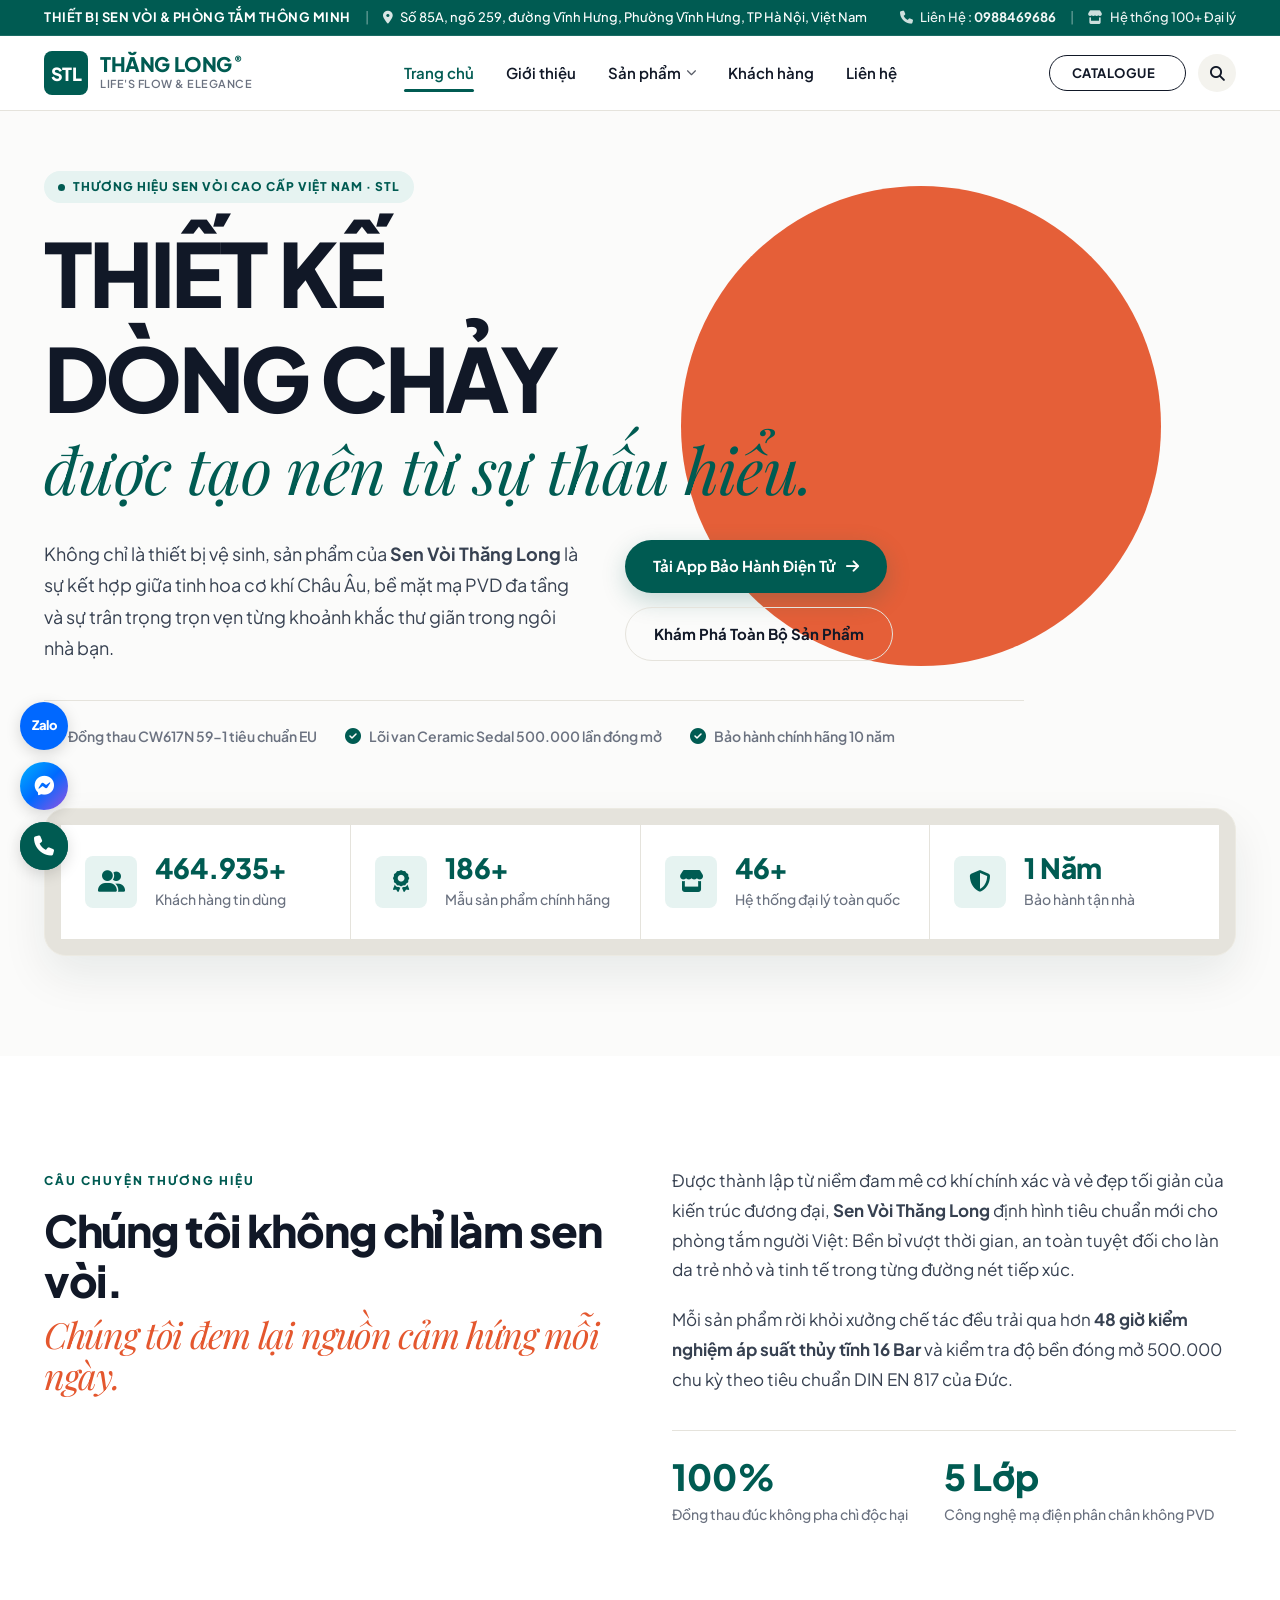
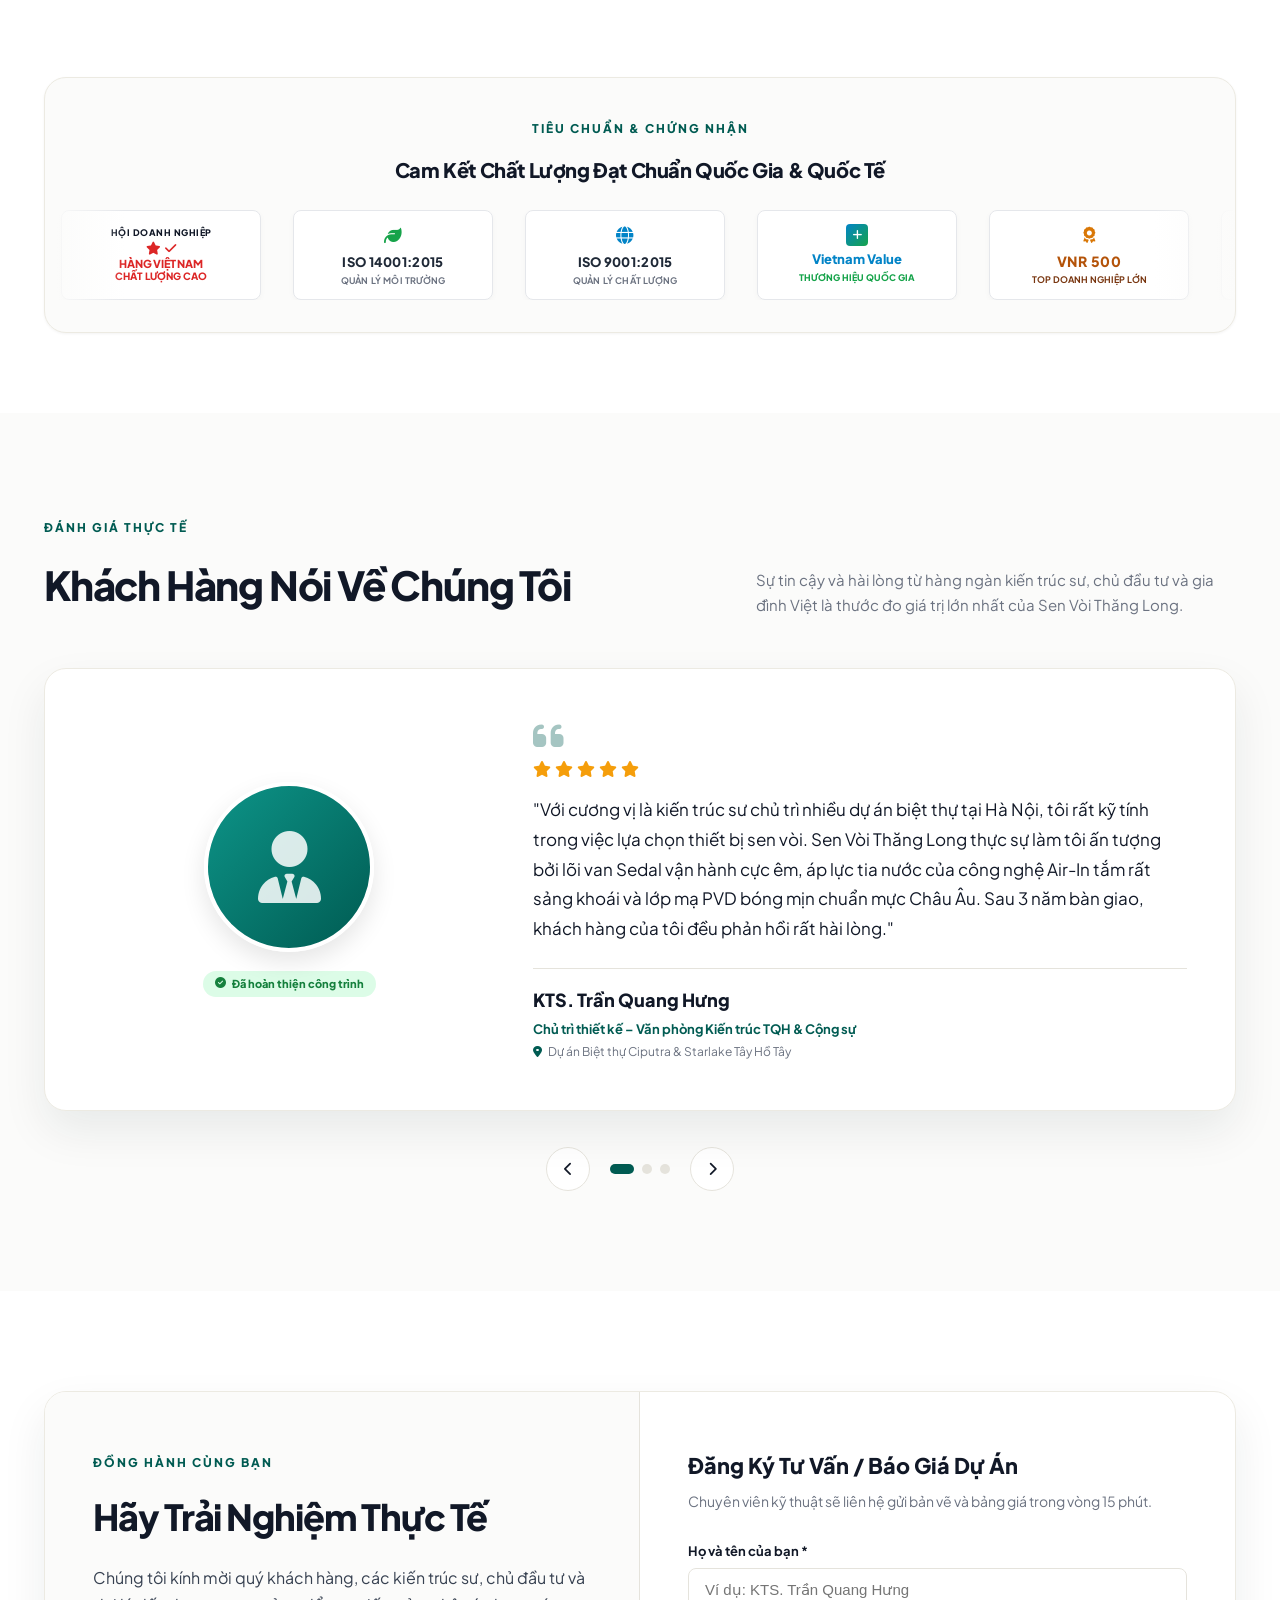
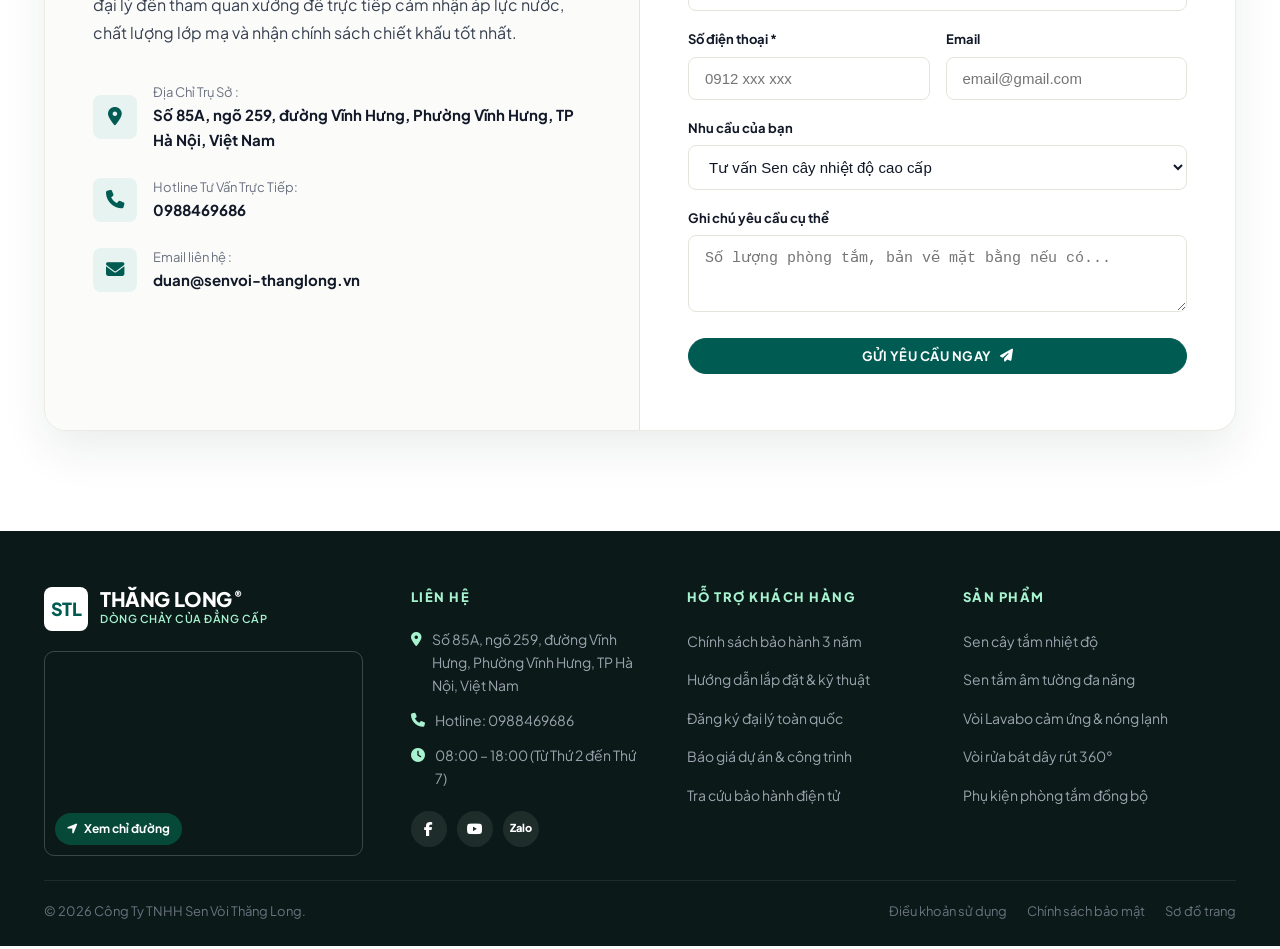
==== commit 23d85d78: "fix" ====
--- a/index.html
+++ b/index.html
@@ -643,7 +643,7 @@
       </div>
 
       <div class="footer-bottom-bar">
-        <div class="copyright">© 2026 Công Ty TNHH. Tất cả quyền được bảo lưu.</div>
+        <div class="copyright">© 2026 Công Ty TNHH Sen Vòi Thăng Long.</div>
         <div class="footer-meta-links">
           <a href="#">Điều khoản sử dụng</a>
           <a href="#">Chính sách bảo mật</a>
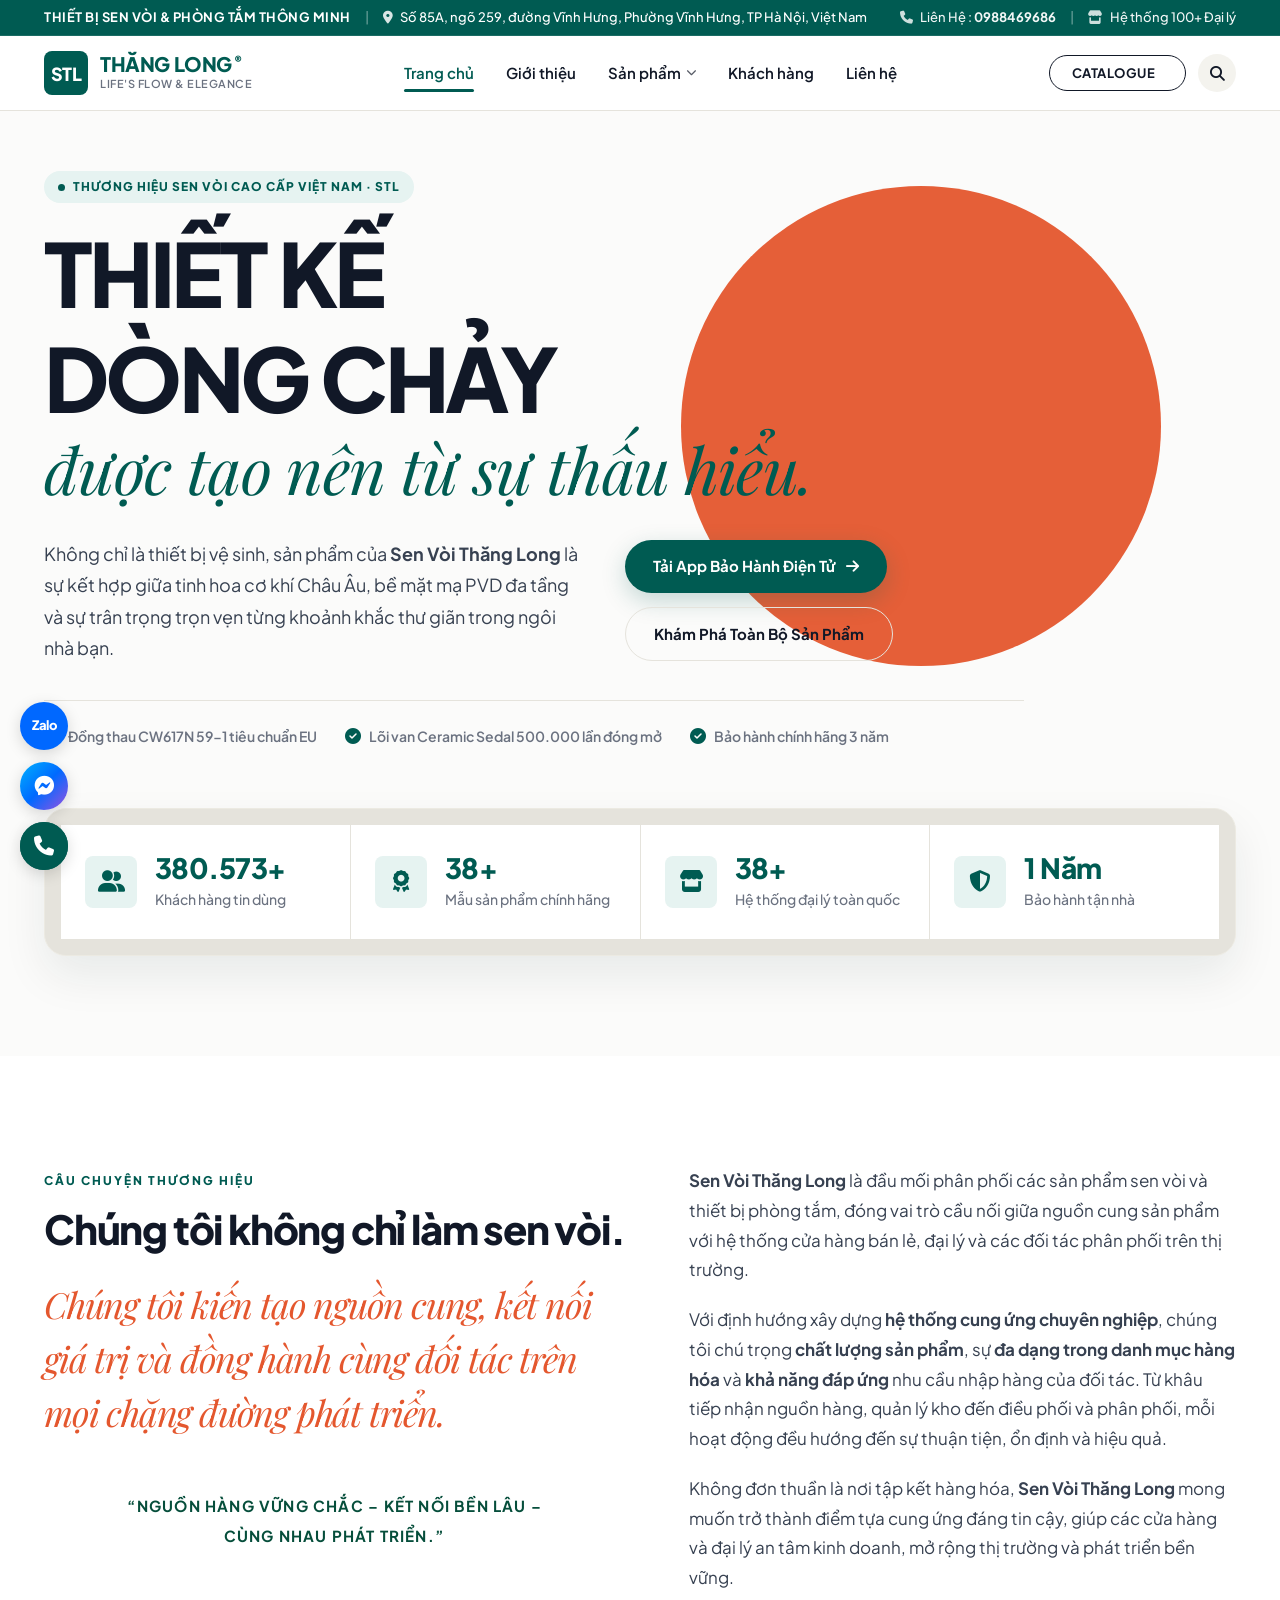
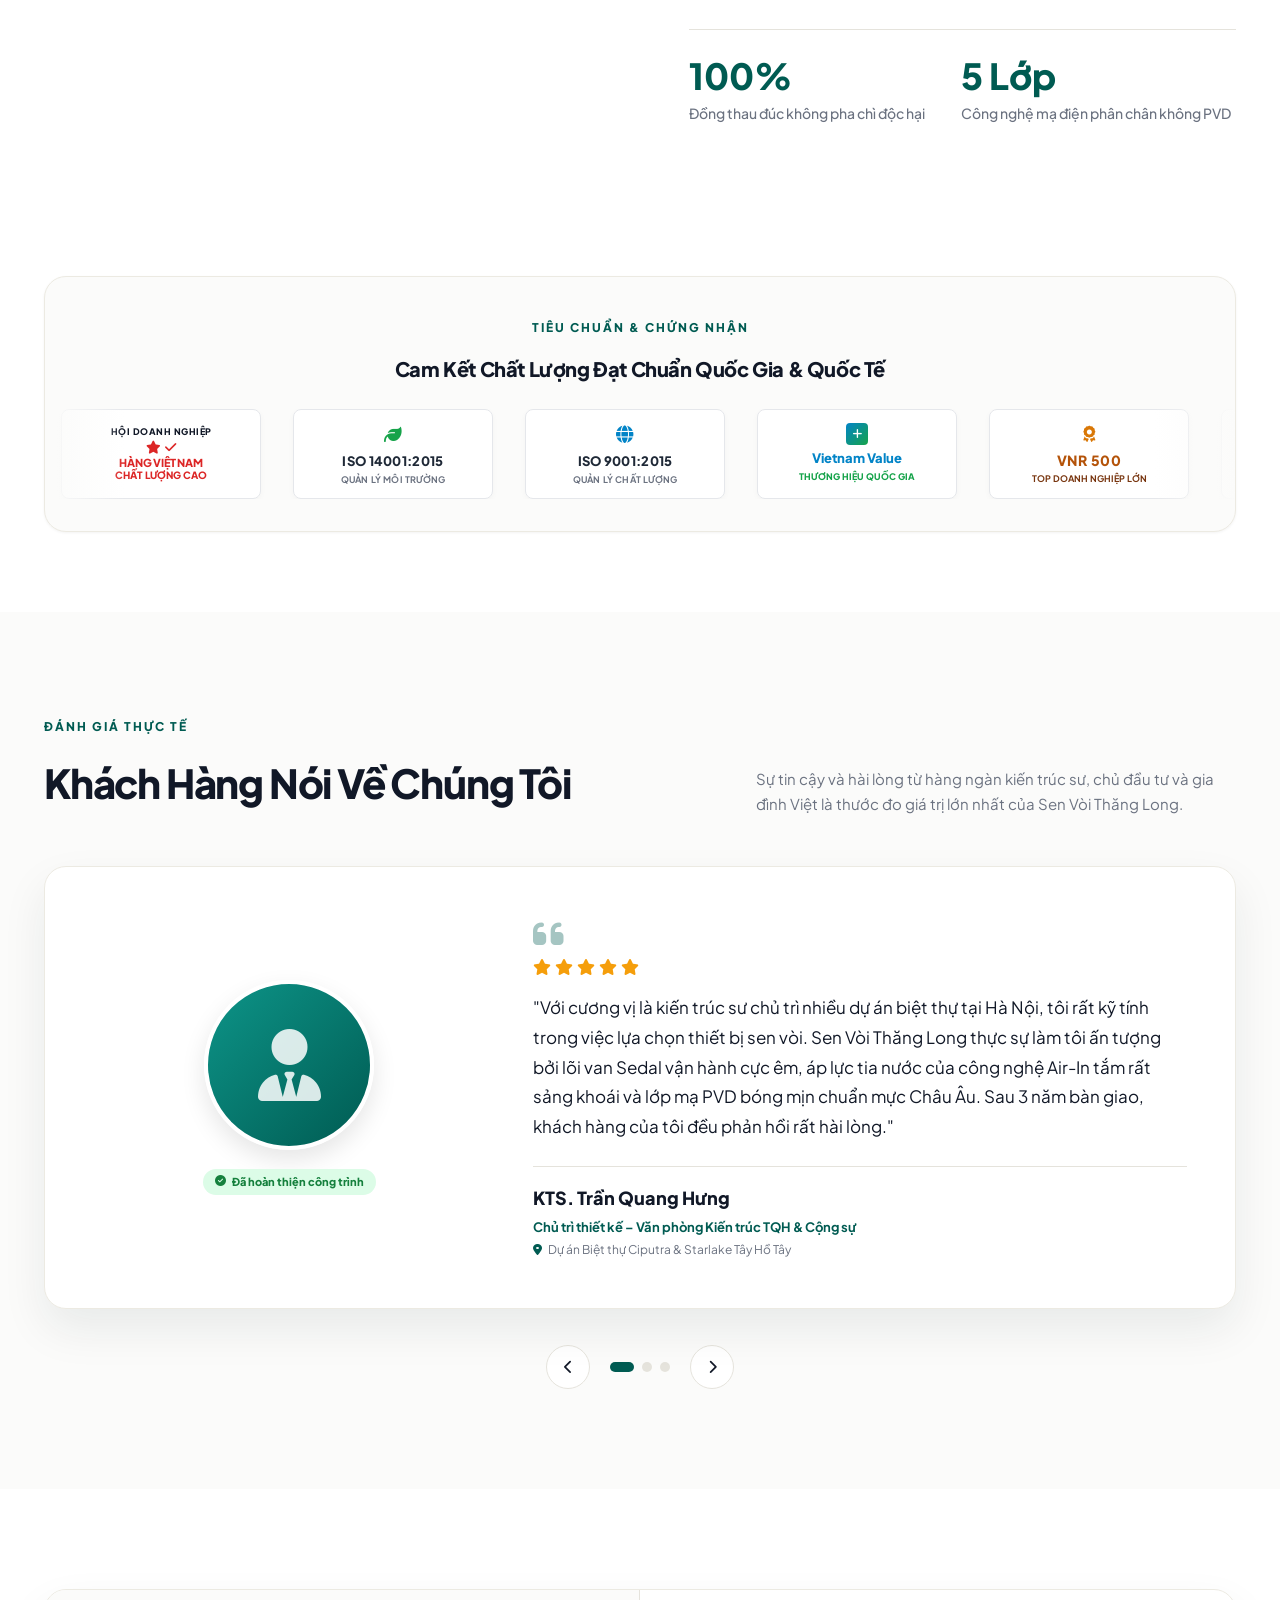
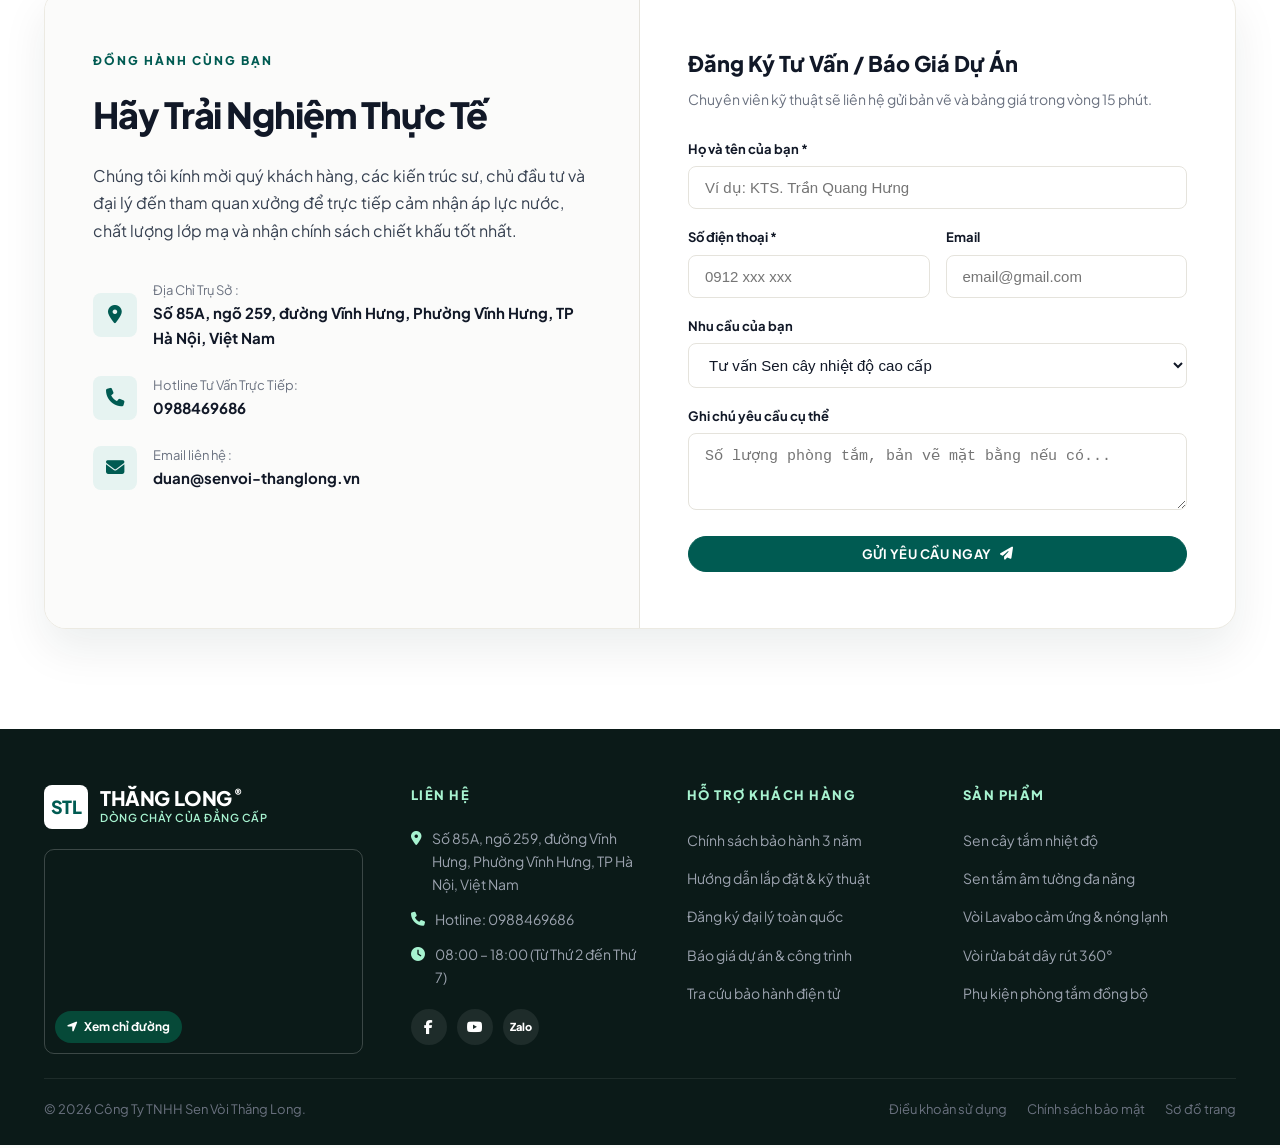
==== commit dccb2697: "fix" ====
--- a/index.html
+++ b/index.html
@@ -3,7 +3,7 @@
 <head>
   <meta charset="UTF-8" />
   <meta name="viewport" content="width=device-width, initial-scale=1.0" />
-  <meta name="description" content="Sen Vòi Thăng Long – Thiết bị sen vòi và phòng tắm cao cấp. Nghệ thuật dòng chảy chuẩn mực Châu Âu, bảo hành 10 năm." />
+  <meta name="description" content="Sen Vòi Thăng Long – Thiết bị sen vòi và phòng tắm cao cấp. Nghệ thuật dòng chảy chuẩn mực Châu Âu, bảo hành 3 năm." />
   <meta name="keywords" content="sen vòi thăng long, sen cây nhiệt độ, sen tắm âm tường, vòi lavabo cao cấp, thiết bị vệ sinh thăng long" />
   <meta name="author" content="Sen Vòi Thăng Long" />
 
@@ -147,7 +147,7 @@
               </div>
               <div class="strip-item">
                 <i class="fa-solid fa-circle-check"></i>
-                <span>Bảo hành chính hãng 10 năm</span>
+                <span>Bảo hành chính hãng 3 năm</span>
               </div>
             </div>
           </div>
@@ -172,7 +172,7 @@
                 <i class="fa-solid fa-award"></i>
               </div>
               <div class="stats-box__content">
-                <div class="stats-box__num"><span class="counter" data-target="400">0</span>+</div>
+                <div class="stats-box__num"><span class="counter" data-target="100">0</span>+</div>
                 <div class="stats-box__label">Mẫu sản phẩm chính hãng</div>
               </div>
             </div>
@@ -207,18 +207,26 @@
           <div class="about-lead">
             <span class="sub-kicker">CÂU CHUYỆN THƯƠNG HIỆU</span>
             <h2 class="about-heading">
-              Chúng tôi không chỉ làm sen vòi.<br />
-              <span class="about-heading__serif">Chúng tôi đem lại nguồn cảm hứng mỗi ngày.</span>
+              <span class="about-heading__lead-line">Chúng tôi không chỉ làm sen vòi.</span>
+              <span class="about-heading__serif">Chúng tôi kiến tạo nguồn cung, kết nối giá trị và đồng hành cùng đối tác trên mọi chặng đường phát triển.</span>
+              <span class="about-heading__khauhieu">
+                <span class="khauhieu-doan">“NGUỒN HÀNG VỮNG CHẮC –</span>
+                <span class="khauhieu-doan">KẾT NỐI BỀN LÂU –</span>
+                <span class="khauhieu-doan">CÙNG NHAU PHÁT TRIỂN.”</span>
+              </span>
             </h2>
           </div>
           <div class="about-text">
-            <p class="about-para">
-              Được thành lập từ niềm đam mê cơ khí chính xác và vẻ đẹp tối giản của kiến trúc đương đại, <strong>Sen Vòi Thăng Long</strong> định hình tiêu chuẩn mới cho phòng tắm người Việt: Bền bỉ vượt thời gian, an toàn tuyệt đối cho làn da trẻ nhỏ và tinh tế trong từng đường nét tiếp xúc.
+            <p class="about-para"> 
+			  <strong>Sen Vòi Thăng Long</strong> là đầu mối phân phối các sản phẩm sen vòi và thiết bị phòng tắm, đóng vai trò cầu nối giữa nguồn cung sản phẩm với hệ thống cửa hàng bán lẻ, đại lý và các đối tác phân phối trên thị trường.
             </p>
             <p class="about-para">
-              Mỗi sản phẩm rời khỏi xưởng chế tác đều trải qua hơn <strong>48 giờ kiểm nghiệm áp suất thủy tĩnh 16 Bar</strong> và kiểm tra độ bền đóng mở 500.000 chu kỳ theo tiêu chuẩn DIN EN 817 của Đức.
+               Với định hướng xây dựng <strong>hệ thống cung ứng chuyên nghiệp</strong>, chúng tôi chú trọng <strong>chất lượng sản phẩm</strong>, sự <strong>đa dạng trong danh mục hàng hóa</strong> và <strong>khả năng đáp ứng</strong> nhu cầu nhập hàng của đối tác. Từ khâu tiếp nhận nguồn hàng, quản lý kho đến điều phối và phân phối, mỗi hoạt động đều hướng đến sự thuận tiện, ổn định và hiệu quả.
             </p>
-            <div class="about-metrics">
+			<p class="about-para">
+			Không đơn thuần là nơi tập kết hàng hóa, <strong>Sen Vòi Thăng Long</strong> mong muốn trở thành điểm tựa cung ứng đáng tin cậy, giúp các cửa hàng và đại lý an tâm kinh doanh, mở rộng thị trường và phát triển bền vững.
+            </p>
+			<div class="about-metrics">
               <div class="metric-item">
                 <span class="metric-val">100%</span>
                 <span class="metric-desc">Đồng thau đúc không pha chì độc hại</span>
--- a/style.css
+++ b/style.css
@@ -109,7 +109,6 @@
 .topbar__highlight {
   font-weight: 700;
   letter-spacing: 0.5px;
-  color: #ffffff;
 }
 
 .topbar__divider {
@@ -123,7 +122,6 @@
 }
 
 .topbar__link {
-  color: #ffffff;
   opacity: 0.95;
 }
 
@@ -282,16 +280,6 @@
   box-shadow: 0 4px 14px rgba(0, 91, 82, 0.25);
 }
 
-.pill-btn--white {
-  background-color: #ffffff;
-  color: var(--teal-primary);
-  border: 1.5px solid #ffffff;
-}
-
-.pill-btn--white:hover {
-  background-color: var(--teal-subtle);
-}
-
 .pill-btn--full {
   width: 100%;
 }
@@ -410,8 +398,7 @@
 
 .phone-pulse {
   position: absolute;
-  width: 100%;
-  height: 100%;
+  inset: 0;
   border-radius: 50%;
   border: 2px solid var(--teal-primary);
   animation: pulse-ring 1.8s infinite;
@@ -442,7 +429,6 @@
 
 
 */
-
 
 .hero-section {
   position: relative;
@@ -462,24 +448,17 @@
   opacity: 0.95;
   z-index: 1;
   pointer-events: none;
-  display: block;
-}
-
-.hero-section__inner {
+}
+
+.hero-section__inner,
+.hero-layout--full,
+.hero-typography {
   position: relative;
   z-index: 2;
 }
 
-.hero-layout--full {
-  display: block;
-  position: relative;
-  z-index: 2;
-}
-
 .hero-typography {
   max-width: 980px;
-  position: relative;
-  z-index: 2;
 }
 
 .hero-label-chip {
@@ -547,14 +526,12 @@
   font-size: 1.125rem;
   line-height: 1.75;
   color: var(--text-body);
-  margin-bottom: 0;
 }
 
 .hero-cta-group {
   display: flex;
   align-items: center;
   gap: 14px;
-  margin-bottom: 0;
   flex-wrap: wrap;
 }
 
@@ -626,10 +603,6 @@
   opacity: 1;
   transform: translateY(0);
 }
-
-.reveal-delay-1 { transition-delay: 0.12s; }
-.reveal-delay-2 { transition-delay: 0.24s; }
-.reveal-delay-3 { transition-delay: 0.36s; }
 
 .stats-overlap {
   position: relative;
@@ -711,20 +684,17 @@
   margin-bottom: 14px;
 }
 
-.sub-kicker--light {
-  color: #7dd3fc;
-}
-
-.sub-kicker--teal {
-  color: var(--teal-primary);
-}
-
 .about-heading {
-  font-size: 2.75rem;
-  line-height: 1.15;
+  font-size: 2.5rem;
+  line-height: 1.2;
   font-weight: 900;
   letter-spacing: -0.03em;
   color: var(--text-main);
+}
+
+.about-heading__lead-line {
+  display: block;
+  white-space: nowrap;
 }
 
 .about-heading__serif {
@@ -734,7 +704,25 @@
   font-weight: 400;
   color: var(--terracotta);
   font-size: 2.25rem;
-  margin-top: 8px;
+  line-height: 1.5;
+  margin-top: 24px;
+}
+
+.about-heading__khauhieu {
+  display: block;
+  margin-top: 52px;
+  margin-bottom: 44px;
+  text-align: center;
+  font-size: 0.95rem;
+  font-weight: 700;
+  letter-spacing: 1.2px;
+  line-height: 2;
+  color: #064e3b;
+}
+
+.khauhieu-doan {
+  display: inline-block;
+  white-space: nowrap;
 }
 
 .about-para {
@@ -861,8 +849,15 @@
   transform: translateY(-2px);
 }
 
+.cert-badge-hvnclc,
+.cert-iso,
+.cert-vnvalue,
+.cert-vnr,
+.cert-tcvn {
+  text-align: center;
+}
+
 .cert-badge-hvnclc {
-  text-align: center;
   line-height: 1.15;
 }
 
@@ -899,10 +894,6 @@
   color: #dc2626;
 }
 
-.cert-iso {
-  text-align: center;
-}
-
 .cert-iso--env .iso-icon {
   font-size: 1.1rem;
   color: #16a34a;
@@ -927,10 +918,6 @@
   font-weight: 700;
   color: #6b7280;
   letter-spacing: 0.2px;
-}
-
-.cert-vnvalue {
-  text-align: center;
 }
 
 .vnvalue-symbol {
@@ -958,10 +945,6 @@
   color: #16a34a;
 }
 
-.cert-vnr {
-  text-align: center;
-}
-
 .vnr-wreath {
   font-size: 1rem;
   color: #d97706;
@@ -979,10 +962,6 @@
   font-size: 0.5625rem;
   font-weight: 700;
   color: #78350f;
-}
-
-.cert-tcvn {
-  text-align: center;
 }
 
 .tcvn-title {
@@ -1080,7 +1059,6 @@
   align-items: center;
   justify-content: center;
   margin: 0 auto 16px;
-  position: relative;
   overflow: hidden;
 }
 
@@ -1130,7 +1108,6 @@
   font-size: 1.0625rem;
   line-height: 1.75;
   color: var(--text-main);
-  font-style: normal;
   margin-bottom: 24px;
 }
 
@@ -1209,288 +1186,6 @@
   width: 24px;
   border-radius: 5px;
   background-color: var(--teal-primary);
-}
-
-.page-banner {
-  padding: 60px 0 40px;
-  background: linear-gradient(180deg, var(--teal-subtle) 0%, var(--bg-canvas) 100%);
-  border-bottom: 1px solid var(--border-subtle);
-}
-
-.page-banner__inner {
-  text-align: center;
-  max-width: 720px;
-  margin: 0 auto;
-}
-
-.page-banner__title {
-  font-size: clamp(2.2rem, 5vw, 3.25rem);
-  font-weight: 900;
-  color: var(--text-main);
-  letter-spacing: -0.03em;
-  margin-bottom: 14px;
-}
-
-.page-banner__desc {
-  font-size: 1.05rem;
-  color: var(--text-body);
-  line-height: 1.65;
-}
-
-.section-products-page {
-  padding: 60px 0 100px;
-  background-color: var(--bg-canvas);
-}
-
-.products-toolbar {
-  display: flex;
-  align-items: center;
-  justify-content: space-between;
-  margin-bottom: 40px;
-  flex-wrap: wrap;
-  gap: 16px;
-}
-
-.filter-pills {
-  display: flex;
-  gap: 8px;
-  background-color: var(--bg-surface);
-  padding: 6px;
-  border-radius: var(--radius-pill);
-  border: 1px solid var(--border-card);
-}
-
-.filter-pills--wrap {
-  flex-wrap: wrap;
-}
-
-.filter-pill {
-  padding: 8px 18px;
-  border-radius: var(--radius-pill);
-  font-size: 0.8125rem;
-  font-weight: 700;
-  color: var(--text-muted);
-  transition: all var(--trans-fast);
-}
-
-.filter-pill:hover,
-.filter-pill.is-active {
-  background-color: var(--teal-primary);
-  color: #ffffff;
-}
-
-.products-count-badge {
-  font-size: 0.875rem;
-  color: var(--text-muted);
-}
-
-.products-count-badge strong {
-  color: var(--teal-primary);
-}
-
-.product-cards-grid {
-  display: grid;
-  grid-template-columns: repeat(3, 1fr);
-  gap: 28px;
-}
-
-.product-cards-grid--full {
-  grid-template-columns: repeat(4, 1fr);
-  gap: 28px;
-}
-
-.p-card {
-  background-color: var(--bg-surface);
-  border: 1px solid var(--border-card);
-  border-radius: var(--radius-md);
-  overflow: hidden;
-  transition: transform var(--trans-smooth), box-shadow var(--trans-smooth), opacity 0.25s ease;
-  display: flex;
-  flex-direction: column;
-}
-
-.p-card:hover {
-  transform: translateY(-6px);
-  box-shadow: var(--shadow-elevated);
-}
-
-.p-card__visual {
-  height: 220px;
-  display: flex;
-  align-items: center;
-  justify-content: center;
-  position: relative;
-  background-color: var(--bg-muted);
-}
-
-.visual-teal { background: radial-gradient(circle, #e6f3f1 0%, #d4eae7 100%); }
-.visual-dark { background: radial-gradient(circle, #e5e7eb 0%, #d1d5db 100%); }
-.visual-warm { background: radial-gradient(circle, #fef3c7 0%, #fde68a 100%); }
-.visual-sage { background: radial-gradient(circle, #e2e8f0 0%, #cbd5e1 100%); }
-
-.p-card__art i {
-  font-size: 4rem;
-  color: var(--teal-primary);
-  opacity: 0.85;
-  transition: transform var(--trans-fast);
-}
-
-.p-card:hover .p-card__art i {
-  transform: scale(1.1);
-}
-
-.p-card__badge {
-  position: absolute;
-  top: 14px;
-  left: 14px;
-  font-size: 0.625rem;
-  font-weight: 800;
-  letter-spacing: 0.5px;
-  padding: 4px 10px;
-  border-radius: var(--radius-pill);
-}
-
-.badge-featured { background-color: var(--teal-primary); color: #ffffff; }
-.badge-new { background-color: var(--terracotta); color: #ffffff; }
-.badge-premium { background-color: #b45309; color: #ffffff; }
-
-.p-card__colors {
-  position: absolute;
-  bottom: 12px;
-  right: 14px;
-  display: flex;
-  gap: 6px;
-}
-
-.color-dot {
-  width: 14px;
-  height: 14px;
-  border-radius: 50%;
-  border: 1.5px solid #ffffff;
-  box-shadow: 0 1px 3px rgba(0, 0, 0, 0.2);
-}
-
-.dot-chrome { background: linear-gradient(135deg, #e5e7eb, #9ca3af); }
-.dot-black { background-color: #1f2937; }
-.dot-gold { background: linear-gradient(135deg, #f59e0b, #d97706); }
-.dot-gunmetal { background-color: #4b5563; }
-
-.p-card__body {
-  padding: 22px;
-  display: flex;
-  flex-direction: column;
-  flex: 1;
-}
-
-.p-card__sku {
-  font-size: 0.6875rem;
-  font-weight: 700;
-  color: var(--text-muted);
-  letter-spacing: 0.5px;
-  margin-bottom: 6px;
-}
-
-.p-card__name {
-  font-size: 1.0625rem;
-  font-weight: 800;
-  color: var(--text-main);
-  line-height: 1.35;
-  margin-bottom: 8px;
-}
-
-.p-card__brief {
-  font-size: 0.8125rem;
-  color: var(--text-muted);
-  line-height: 1.55;
-  margin-bottom: 16px;
-  flex: 1;
-}
-
-.p-card__specs {
-  display: flex;
-  flex-direction: column;
-  gap: 4px;
-  margin-bottom: 16px;
-  padding: 8px 12px;
-  background-color: var(--bg-muted);
-  border-radius: var(--radius-sm);
-  font-size: 0.6875rem;
-  color: var(--text-body);
-  font-weight: 600;
-}
-
-.p-card__specs i {
-  color: var(--teal-primary);
-  margin-right: 4px;
-}
-
-.p-card__footer {
-  display: flex;
-  align-items: center;
-  justify-content: space-between;
-  padding-top: 14px;
-  border-top: 1px solid var(--border-subtle);
-}
-
-.p-card__price {
-  font-size: 1.15rem;
-  font-weight: 900;
-  color: var(--teal-primary);
-}
-
-.p-card__action {
-  font-size: 0.8125rem;
-  font-weight: 700;
-  color: var(--text-main);
-  display: inline-flex;
-  align-items: center;
-  gap: 6px;
-  transition: gap var(--trans-fast), color var(--trans-fast);
-}
-
-.p-card__action:hover {
-  color: var(--teal-primary);
-  gap: 10px;
-}
-
-.section-contact-cta {
-  padding-bottom: 80px;
-  background-color: var(--bg-canvas);
-}
-
-.catalogue-banner {
-  background-color: var(--teal-primary);
-  border-radius: var(--radius-lg);
-  padding: 48px;
-  color: #ffffff;
-  display: flex;
-  align-items: center;
-  justify-content: space-between;
-  gap: 32px;
-  flex-wrap: wrap;
-}
-
-.cat-tag {
-  display: inline-block;
-  font-size: 0.6875rem;
-  font-weight: 800;
-  letter-spacing: 1.5px;
-  background-color: rgba(255, 255, 255, 0.2);
-  padding: 4px 12px;
-  border-radius: var(--radius-pill);
-  margin-bottom: 12px;
-}
-
-.catalogue-banner__content h3 {
-  font-size: 1.75rem;
-  font-weight: 800;
-  margin-bottom: 8px;
-}
-
-.catalogue-banner__content p {
-  font-size: 1rem;
-  opacity: 0.9;
-  max-width: 640px;
 }
 
 .section-contact {
@@ -1651,7 +1346,6 @@
   border-radius: 10px;
   overflow: hidden;
   border: 1px solid rgba(255, 255, 255, 0.2);
-  cursor: pointer;
 }
 
 .khungbando .bando {
@@ -1702,7 +1396,6 @@
 .footer-links a {
   font-size: 0.875rem;
   color: #9ca3af;
-  transition: color var(--trans-fast);
 }
 
 .footer-links a:hover {
@@ -1766,10 +1459,6 @@
 .footer-meta-links {
   display: flex;
   gap: 20px;
-}
-
-.footer-meta-links a {
-  color: #6b7280;
 }
 
 .footer-meta-links a:hover {
@@ -1819,7 +1508,6 @@
   font-size: 2rem;
   line-height: 1;
   color: var(--text-muted);
-  cursor: pointer;
 }
 
 .modal-close:hover {
@@ -1894,29 +1582,6 @@
   transform: translateY(-3px);
 }
 
-.toast-msg {
-  position: fixed;
-  top: 24px;
-  right: 24px;
-  background-color: var(--text-main);
-  color: #ffffff;
-  border-left: 4px solid var(--teal-primary);
-  padding: 14px 22px;
-  border-radius: var(--radius-sm);
-  font-size: 0.875rem;
-  font-weight: 600;
-  box-shadow: 0 10px 25px rgba(0, 0, 0, 0.2);
-  z-index: 2000;
-  transform: translateY(-20px);
-  opacity: 0;
-  transition: all 0.3s ease;
-}
-
-.toast-msg.is-show {
-  transform: translateY(0);
-  opacity: 1;
-}
-
 @media (max-width: 1024px) {
   .hero-bottom-row {
     grid-template-columns: 1fr;
@@ -1931,9 +1596,8 @@
   .stats-card-deck {
     grid-template-columns: repeat(2, 1fr);
   }
-  .product-cards-grid,
-  .product-cards-grid--full {
-    grid-template-columns: repeat(2, 1fr);
+  .about-heading {
+    font-size: 2rem;
   }
   .testimonial-card {
     grid-template-columns: 1fr;
@@ -1976,8 +1640,6 @@
   .stats-card-deck,
   .about-grid,
   .contact-box-wrapper,
-  .product-cards-grid,
-  .product-cards-grid--full,
   .footer-top-row,
   .form-grid-2 {
     grid-template-columns: 1fr;
@@ -1985,15 +1647,15 @@
   .about-grid {
     gap: 36px;
   }
+  .about-heading__lead-line {
+    white-space: normal;
+  }
   .testimonial-card {
     padding: 28px 20px;
   }
   .contact-info-panel,
   .contact-form-panel {
     padding: 36px 24px;
-  }
-  .catalogue-banner {
-    padding: 32px 24px;
   }
   .floating-contact {
     bottom: 20px;
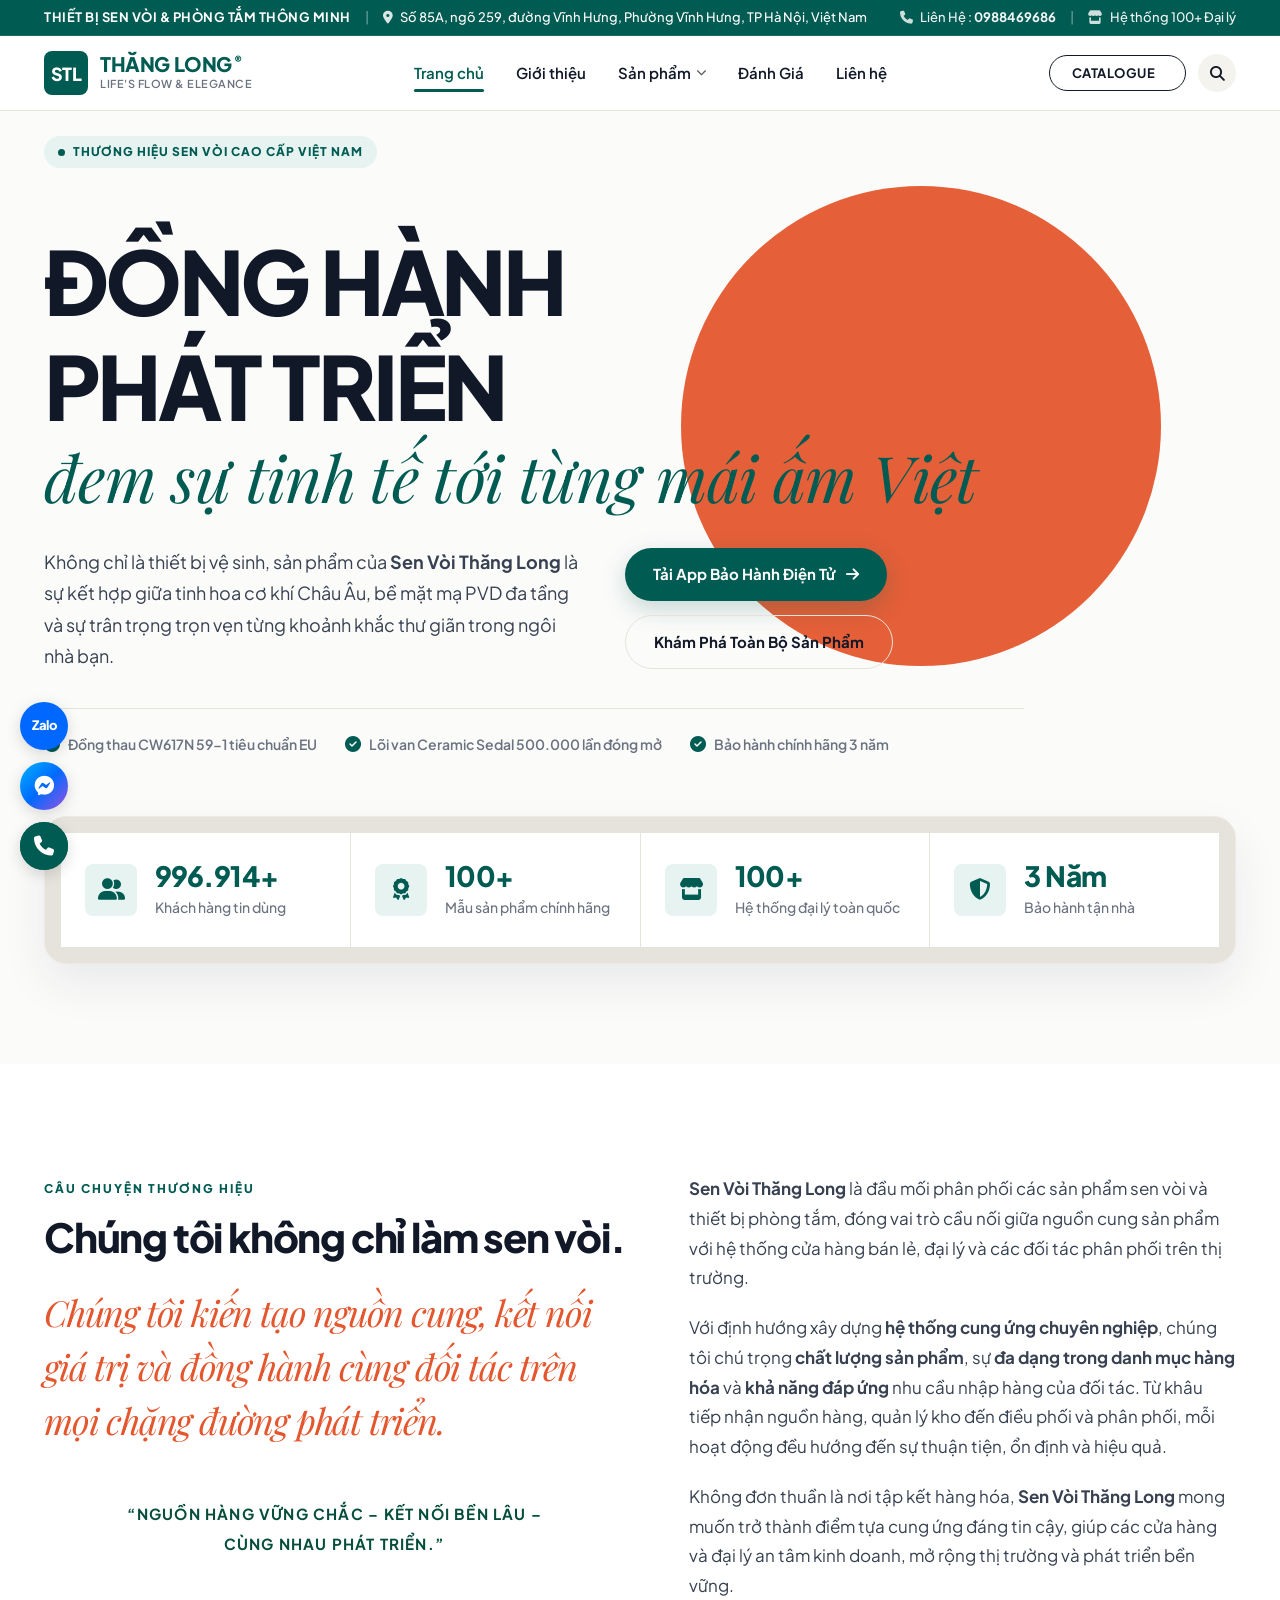
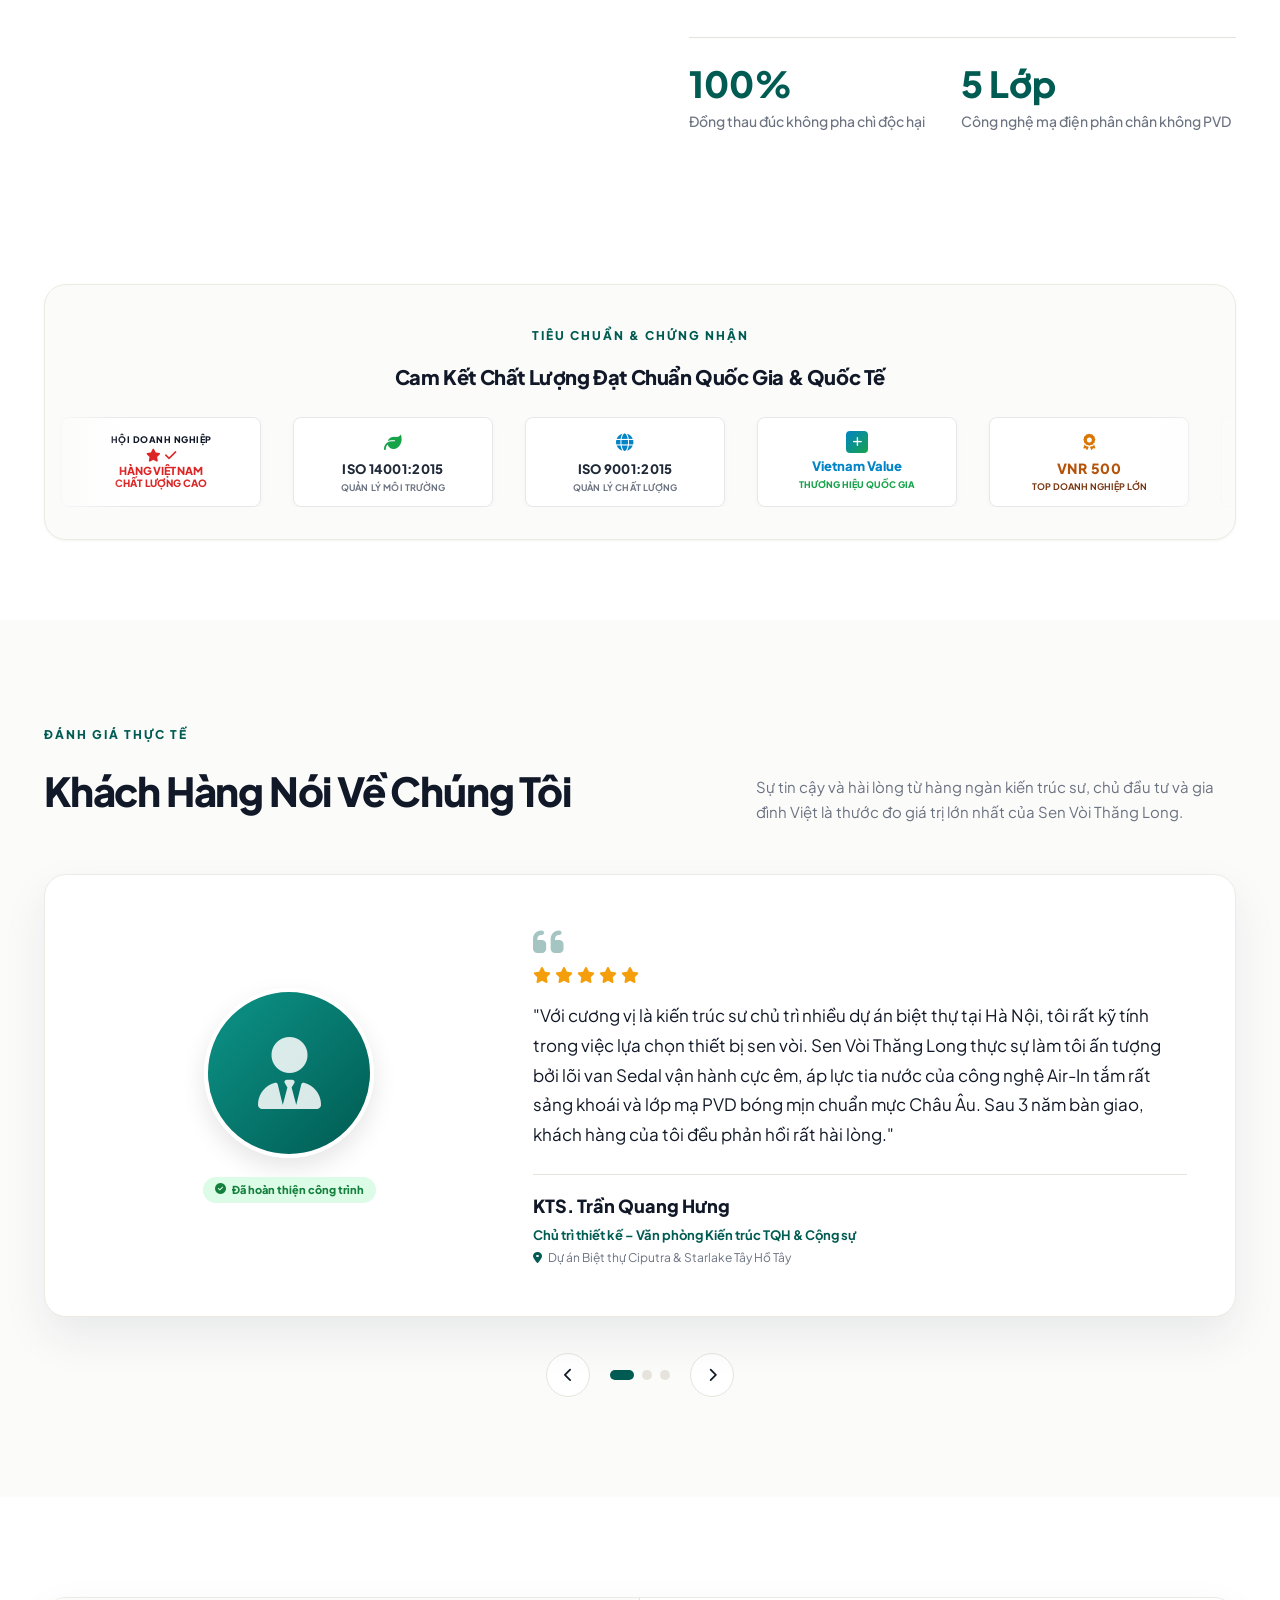
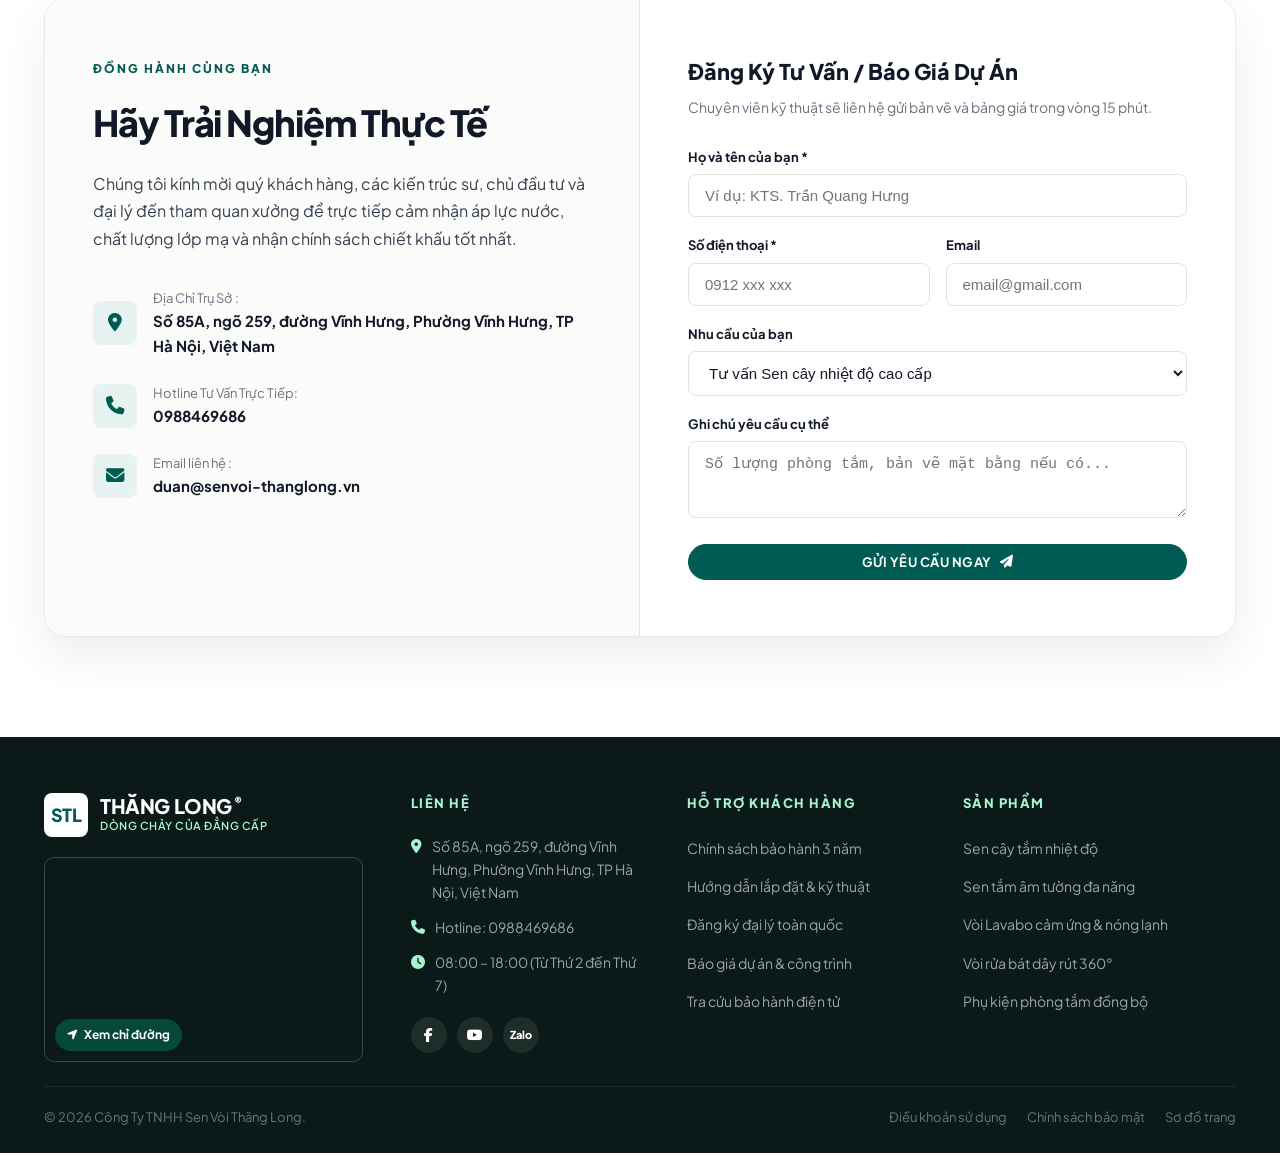
==== commit 665f720a: "push" ====
--- a/index.html
+++ b/index.html
@@ -54,7 +54,7 @@
           <li><a href="#khungchinh" class="nav-item is-active">Trang chủ</a></li>
           <li><a href="#gioithieu" class="nav-item">Giới thiệu</a></li>
           <li><a href="sanpham.html" class="nav-item">Sản phẩm <i class="fa-solid fa-chevron-down nav-item__arrow"></i></a></li>
-          <li><a href="#danhgia" class="nav-item">Khách hàng</a></li>
+          <li><a href="#danhgia" class="nav-item">Đánh Giá</a></li>
           <li><a href="#lienhe" class="nav-item">Liên hệ</a></li>
         </ul>
       </nav>
@@ -77,8 +77,8 @@
       <ul class="mobile-drawer__list">
         <li><a href="#khungchinh" class="mobile-drawer__link">Trang chủ</a></li>
         <li><a href="#gioithieu" class="mobile-drawer__link">Giới thiệu</a></li>
-        <li><a href="sanpham.html" class="mobile-drawer__link">Sản phẩm & Bộ sưu tập</a></li>
-        <li><a href="#danhgia" class="mobile-drawer__link">Khách hàng nói về chúng tôi</a></li>
+        <li><a href="sanpham.html" class="mobile-drawer__link">Sản phẩm </a></li>
+        <li><a href="#danhgia" class="mobile-drawer__link">Đánh Giá</a></li>
         <li><a href="#lienhe" class="mobile-drawer__link">Liên hệ tư vấn</a></li>
         <li class="mobile-drawer__action">
           <button class="pill-btn pill-btn--teal pill-btn--full" id="nuttaididong">
@@ -111,13 +111,13 @@
           <div class="hero-typography">
             <div class="hero-label-chip">
               <span class="chip-dot"></span>
-              THƯƠNG HIỆU SEN VÒI CAO CẤP VIỆT NAM · STL
+              THƯƠNG HIỆU SEN VÒI CAO CẤP VIỆT NAM 
             </div>
 
             <h1 class="hero-title">
-              <span class="hero-title__block">THIẾT KẾ</span>
-              <span class="hero-title__block">DÒNG CHẢY</span>
-              <span class="hero-title__script">được tạo nên từ sự thấu hiểu.</span>
+              <span class="hero-title__block">ĐỒNG HÀNH</span>
+              <span class="hero-title__block">PHÁT TRIỂN</span>
+              <span class="hero-title__script">đem sự tinh tế tới từng mái ấm Việt</span>
             </h1>
 
             <div class="hero-bottom-row">
--- a/style.css
+++ b/style.css
@@ -1582,6 +1582,64 @@
   transform: translateY(-3px);
 }
 
+.hero-label-chip {
+  margin-bottom: 32px;
+  transform: translateY(-35px);
+}
+
+
+
+
+
+
+
+
+
+
+
+
+
+
+
+
+
+
+
+
+
+
+
+
+
+
+
+
+
+
+
+
+
+
+
+
+
+
+
+
+
+
+
+
+
+
+
+
+
+
+
+
+
+
 @media (max-width: 1024px) {
   .hero-bottom-row {
     grid-template-columns: 1fr;
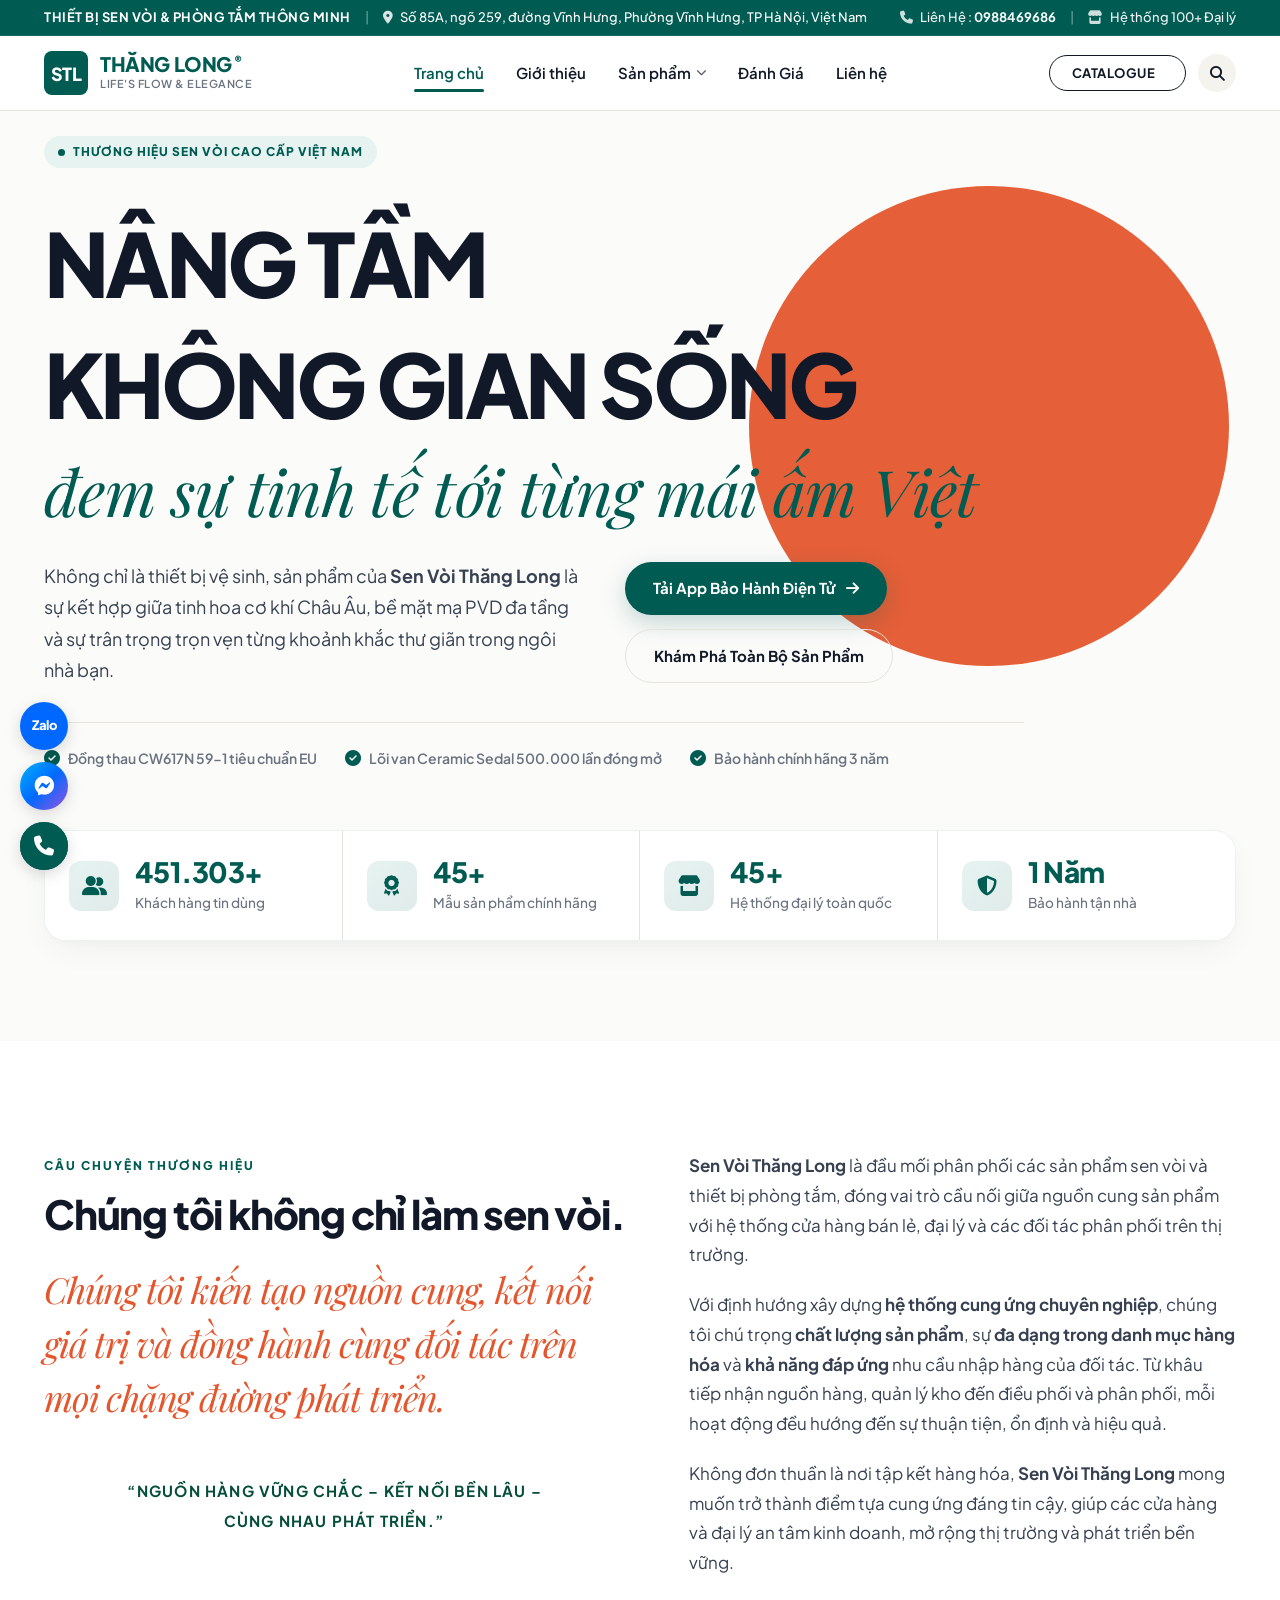
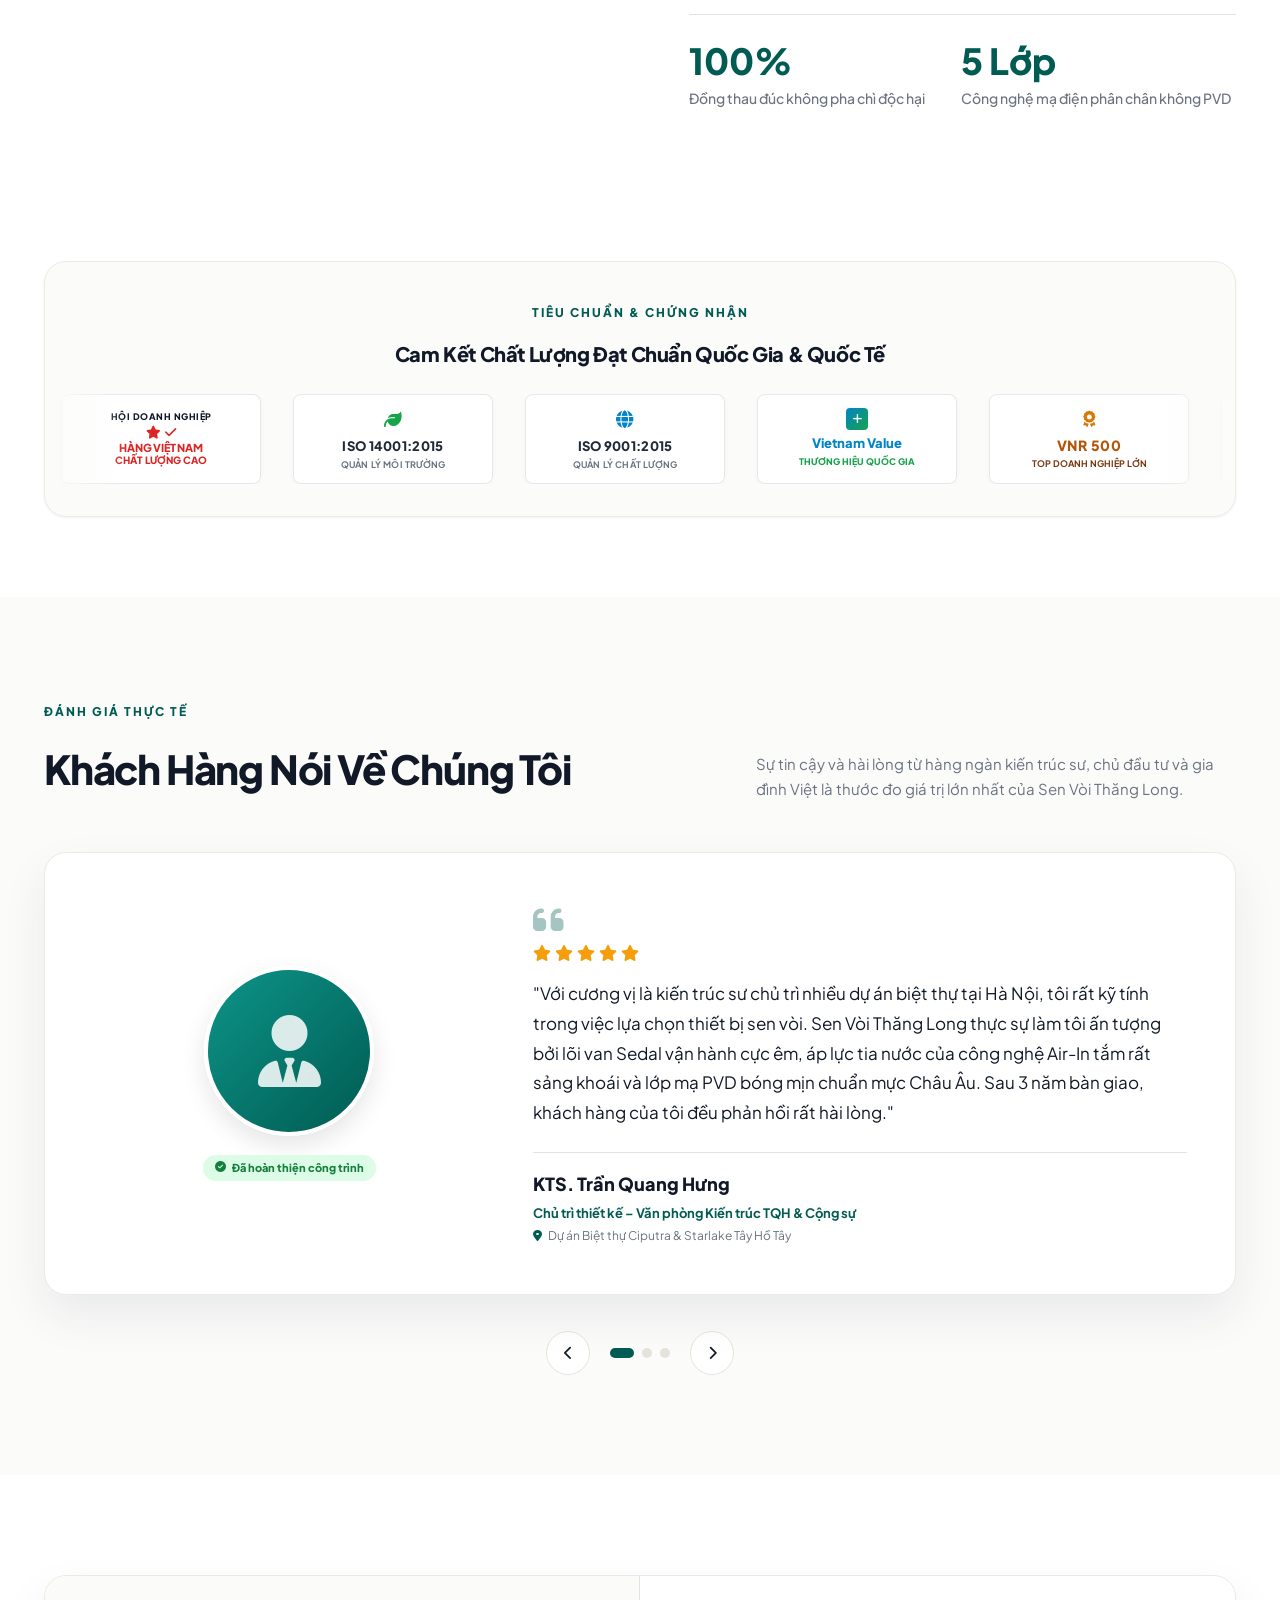
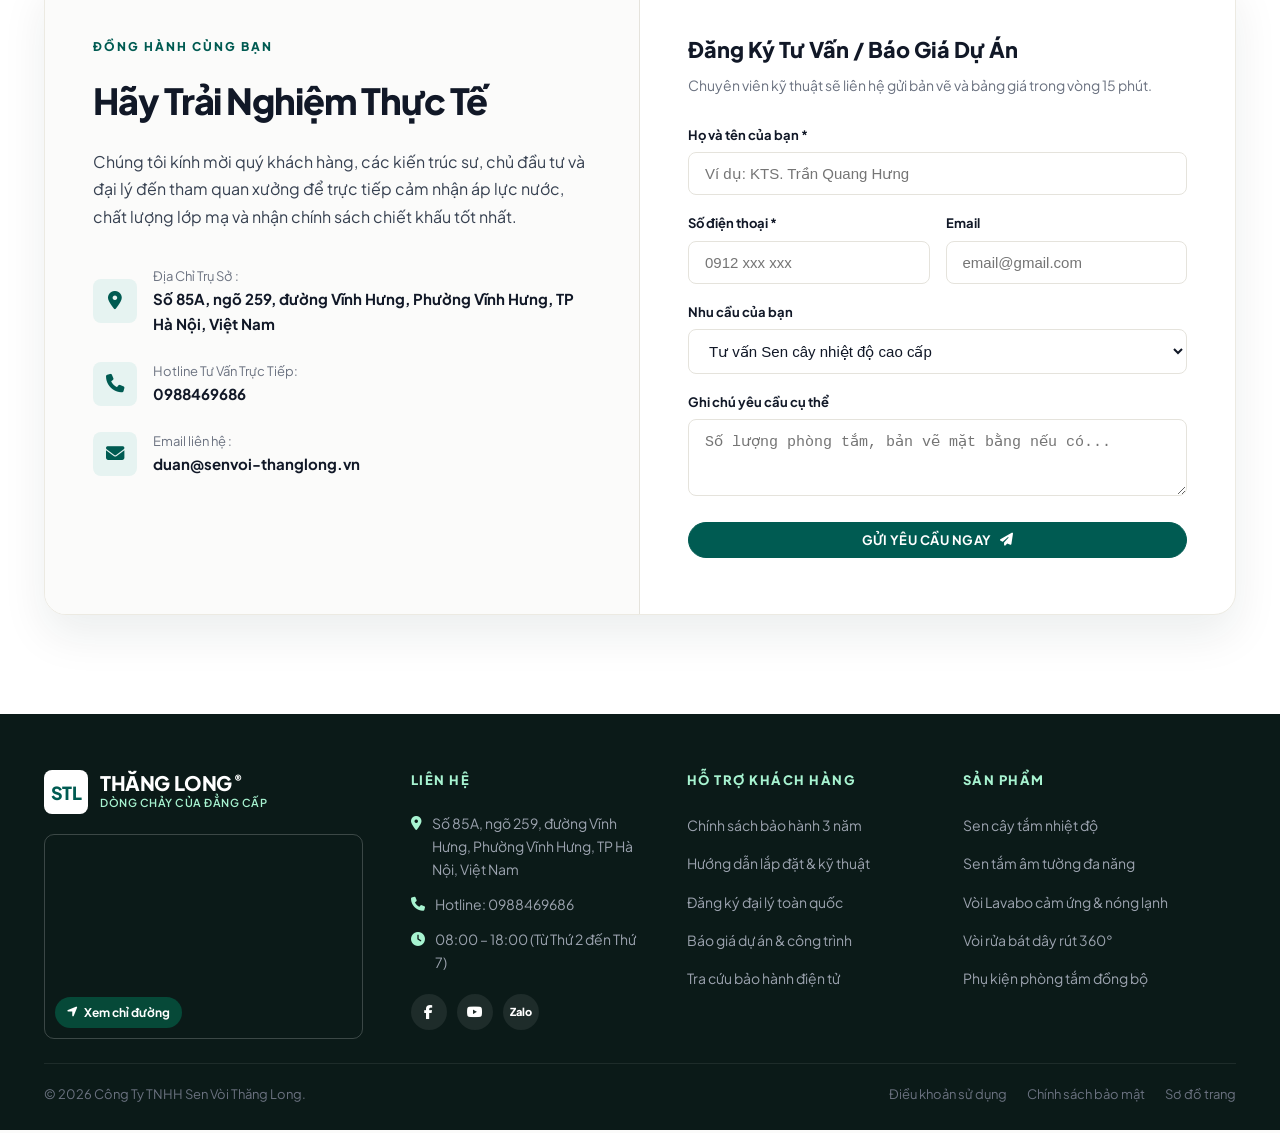
==== commit 4a9514a1: "fix" ====
--- a/index.html
+++ b/index.html
@@ -18,7 +18,7 @@
   <link href="https://fonts.googleapis.com/css2?family=Playfair+Display:ital,wght@0,600;0,700;1,400;1,600&family=Plus+Jakarta+Sans:wght@300;400;500;600;700;800;900&display=swap" rel="stylesheet" />
 
   <link rel="stylesheet" href="https://cdnjs.cloudflare.com/ajax/libs/font-awesome/6.5.1/css/all.min.css" />
-  <link rel="stylesheet" href="style.css" />
+  <link rel="stylesheet" href="style.css?v=7" />
 </head>
 <body>
 
@@ -115,8 +115,8 @@
             </div>
 
             <h1 class="hero-title">
-              <span class="hero-title__block">ĐỒNG HÀNH</span>
-              <span class="hero-title__block">PHÁT TRIỂN</span>
+              <span class="hero-title__block">NÂNG TẦM</span>
+              <span class="hero-title__block">KHÔNG GIAN SỐNG</span>
               <span class="hero-title__script">đem sự tinh tế tới từng mái ấm Việt</span>
             </h1>
 
--- a/style.css
+++ b/style.css
@@ -182,6 +182,7 @@
   letter-spacing: -0.02em;
   color: var(--teal-primary);
   line-height: 1.1;
+  white-space: nowrap;
 }
 
 .brand-logo__name .registered {
@@ -352,6 +353,7 @@
 .floating-contact {
   position: fixed;
   left: 20px;
+  right: auto;
   bottom: 30px;
   z-index: 99;
   display: flex;
@@ -439,7 +441,7 @@
 
 .hero-art-circle {
   position: absolute;
-  right: 8%;
+  right: 2.5%;
   top: 15px;
   width: 480px;
   height: 480px;
@@ -488,6 +490,7 @@
   font-weight: 900;
   color: var(--text-main);
   letter-spacing: -0.04em;
+  margin-top: -18px;
   margin-bottom: 32px;
   text-transform: uppercase;
 }
@@ -497,7 +500,7 @@
 }
 
 .hero-title__block:first-child {
-  margin-bottom: 12px;
+  margin-bottom: 28px;
 }
 
 .hero-title__script {
@@ -510,7 +513,7 @@
   line-height: 1.15;
   letter-spacing: -0.01em;
   color: var(--teal-primary);
-  margin-top: 8px;
+  margin-top: 24px;
 }
 
 .hero-bottom-row {
@@ -611,40 +614,50 @@
 }
 
 .stats-card-deck {
-  border: 1px solid var(--border-card);
+  background-color: #ffffff;
+  border: 1px solid rgba(0, 91, 82, 0.08);
   border-radius: var(--radius-lg);
-  box-shadow: var(--shadow-elevated);
+  box-shadow: 0 12px 35px -8px rgba(0, 0, 0, 0.06), 0 4px 12px rgba(0, 0, 0, 0.02);
   display: grid;
   grid-template-columns: repeat(4, 1fr);
-  padding: 16px;
-  gap: 1px;
-  background-color: var(--border-subtle);
+  padding: 0;
+  overflow: hidden;
 }
 
 .stats-box {
-  background-color: var(--bg-surface);
-  padding: 28px 24px;
-  display: flex;
-  align-items: center;
-  gap: 18px;
-  transition: background-color var(--trans-fast);
+  background-color: #ffffff;
+  padding: 26px 24px;
+  display: flex;
+  align-items: center;
+  gap: 16px;
+  position: relative;
+  transition: all var(--trans-fast);
+}
+
+.stats-box:not(:last-child) {
+  border-right: 1px solid var(--border-subtle);
 }
 
 .stats-box:hover {
-  background-color: var(--bg-canvas);
+  background-color: #fbfbf9;
+}
+
+.stats-box:hover .stats-box__icon {
+  transform: scale(1.06);
 }
 
 .stats-box__icon {
-  width: 52px;
-  height: 52px;
-  border-radius: var(--radius-sm);
-  background-color: var(--teal-subtle);
+  width: 50px;
+  height: 50px;
+  border-radius: 12px;
+  background: linear-gradient(135deg, var(--teal-subtle) 0%, rgba(0, 91, 82, 0.12) 100%);
   color: var(--teal-primary);
   display: flex;
   align-items: center;
   justify-content: center;
-  font-size: 1.35rem;
+  font-size: 1.25rem;
   flex-shrink: 0;
+  transition: transform var(--trans-fast);
 }
 
 .stats-box__num {
@@ -656,7 +669,7 @@
 }
 
 .stats-box__label {
-  font-size: 0.875rem;
+  font-size: 0.85rem;
   color: var(--text-muted);
   font-weight: 500;
   margin-top: 4px;
@@ -1588,58 +1601,6 @@
 }
 
 
-
-
-
-
-
-
-
-
-
-
-
-
-
-
-
-
-
-
-
-
-
-
-
-
-
-
-
-
-
-
-
-
-
-
-
-
-
-
-
-
-
-
-
-
-
-
-
-
-
-
-
-
 @media (max-width: 1024px) {
   .hero-bottom-row {
     grid-template-columns: 1fr;
@@ -1654,6 +1615,16 @@
   .stats-card-deck {
     grid-template-columns: repeat(2, 1fr);
   }
+  .stats-box:not(:last-child) {
+    border-right: none;
+  }
+  .stats-box:nth-child(odd) {
+    border-right: 1px solid var(--border-subtle);
+  }
+  .stats-box:nth-child(1),
+  .stats-box:nth-child(2) {
+    border-bottom: 1px solid var(--border-subtle);
+  }
   .about-heading {
     font-size: 2rem;
   }
@@ -1680,22 +1651,125 @@
   .main-nav {
     display: none;
   }
+  .header__inner {
+    height: 62px;
+  }
+  .brand-logo {
+    gap: 10px;
+  }
+  .brand-logo__symbol {
+    width: 38px;
+    height: 38px;
+    font-size: 0.95rem;
+    flex-shrink: 0;
+  }
+  .brand-logo__name {
+    font-size: 1.125rem;
+    line-height: 1.1;
+    white-space: nowrap;
+  }
+  .brand-logo__name .registered {
+    font-size: 0.65rem;
+  }
+  .header .brand-logo__tagline {
+    display: none !important;
+  }
+  .header-actions .pill-btn {
+    display: none !important;
+  }
+  .header-actions {
+    gap: 8px;
+  }
+  .icon-circle-btn {
+    width: 36px;
+    height: 36px;
+    font-size: 0.875rem;
+  }
   .hamburger-btn {
     display: flex;
+    width: 36px;
+    height: 36px;
+  }
+
+  .hero-section {
+    padding: 24px 0 60px;
+  }
+  .hero-label-chip {
+    font-size: 0.7rem;
+    padding: 5px 12px;
+    margin-bottom: 18px;
+    transform: translateY(-10px);
   }
   .hero-title {
-    font-size: 2.5rem;
+    font-size: clamp(1.95rem, 7.5vw, 2.45rem);
+    line-height: 1.1;
+    margin-top: 0;
+    margin-bottom: 18px;
+    letter-spacing: -0.03em;
+  }
+  .hero-title__block:first-child {
+    margin-bottom: 11px;
   }
   .hero-title__script {
-    font-size: 1.85rem;
+    font-size: clamp(1.125rem, 4.3vw, 1.35rem);
+    line-height: 1.25;
+    margin-top: 10px;
+    display: block;
   }
   .hero-art-circle {
-    width: 280px;
-    height: 280px;
-    right: -40px;
-    top: 5%;
-  }
-  .stats-card-deck,
+    width: 250px;
+    height: 250px;
+    right: -50px;
+    top: 6%;
+    opacity: 0.85;
+  }
+  .hero-bottom-row {
+    grid-template-columns: 1fr;
+    gap: 20px;
+    margin-bottom: 28px;
+  }
+  .hero-description {
+    font-size: 0.9375rem;
+    line-height: 1.65;
+  }
+  .hero-cta-group {
+    display: flex;
+    flex-direction: column;
+    align-items: stretch;
+    gap: 12px;
+    width: 100%;
+    max-width: 320px;
+  }
+  .btn-editorial {
+    display: flex;
+    align-items: center;
+    justify-content: center;
+    width: 100%;
+    padding: 13px 20px;
+    font-size: 0.9375rem;
+    text-align: center;
+  }
+  .hero-features-strip {
+    flex-direction: column;
+    gap: 12px;
+    padding-top: 20px;
+  }
+
+  .stats-card-deck {
+    grid-template-columns: 1fr;
+    border-radius: var(--radius-md);
+  }
+  .stats-box {
+    padding: 18px 20px;
+  }
+  .stats-box:not(:last-child) {
+    border-right: none !important;
+    border-bottom: 1px solid var(--border-subtle);
+  }
+  .stats-box:nth-child(odd) {
+    border-right: none;
+  }
+
   .about-grid,
   .contact-box-wrapper,
   .footer-top-row,
@@ -1717,11 +1791,35 @@
   }
   .floating-contact {
     bottom: 20px;
-    left: 14px;
+    right: 14px;
+    left: auto;
+    gap: 10px;
   }
   .float-btn {
     width: 42px;
     height: 42px;
-    font-size: 1.1rem;
+    font-size: 1.05rem;
+  }
+  .back-to-top {
+    bottom: 180px;
+    right: 14px;
+    width: 40px;
+    height: 40px;
+    font-size: 0.875rem;
+  }
+}
+
+@media (max-width: 480px) {
+  .hero-title {
+    font-size: 2.1rem;
+  }
+  .hero-title__script {
+    font-size: 1.15rem;
+  }
+  .hero-cta-group {
+    max-width: calc(100% - 56px);
+  }
+  .brand-logo__name {
+    font-size: 1.05rem;
   }
 }
